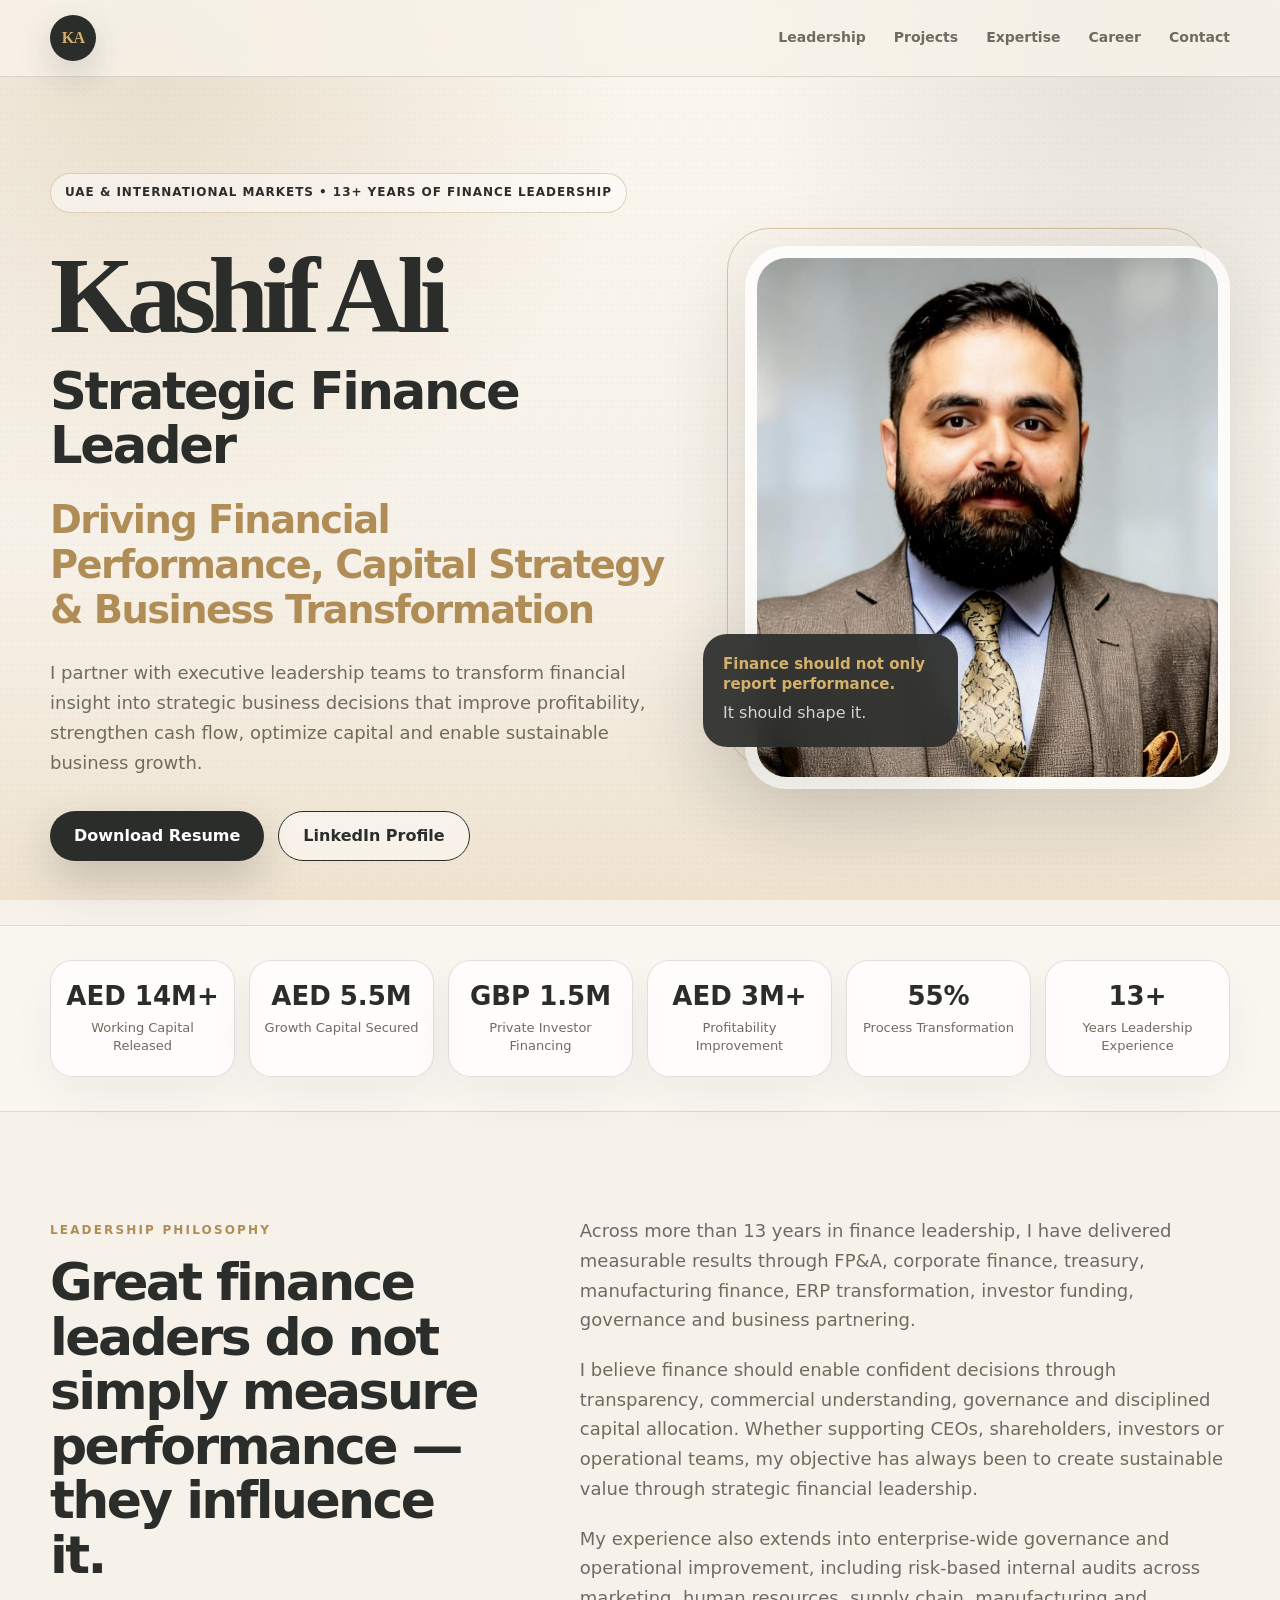
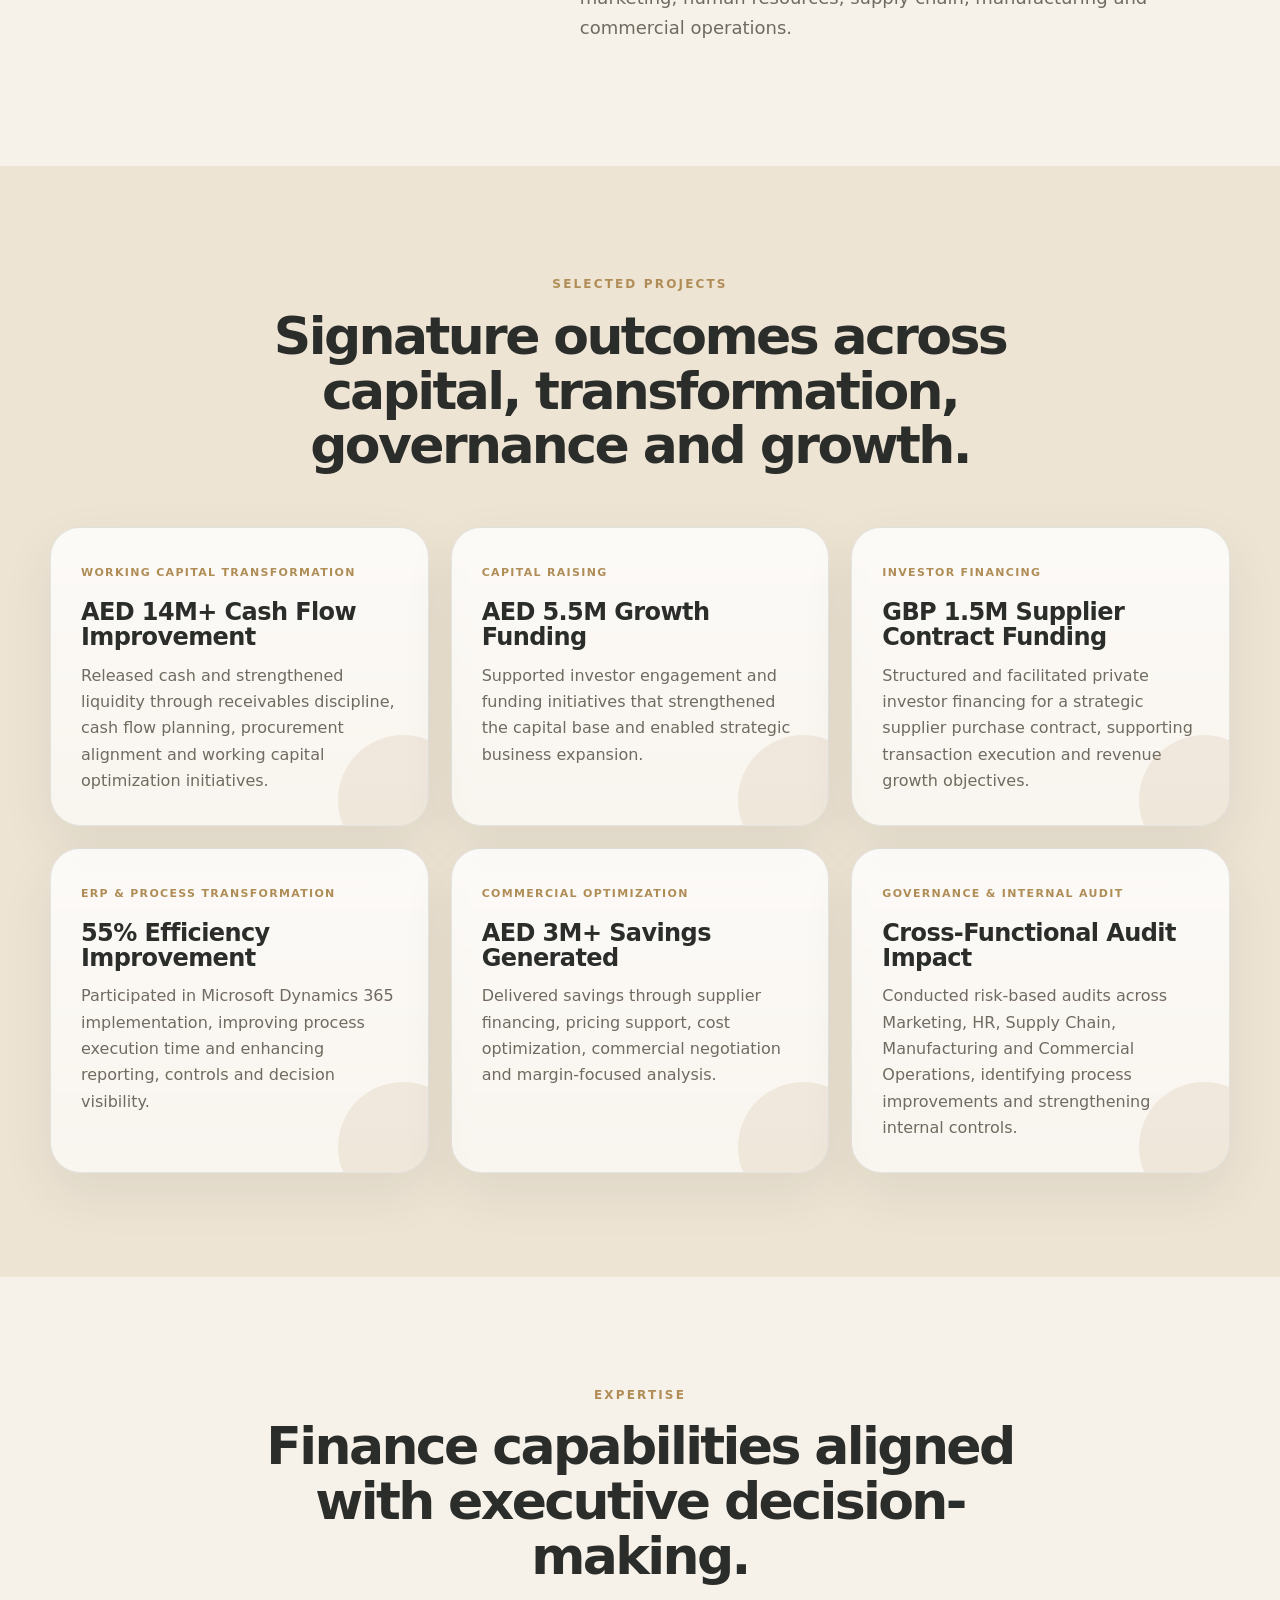
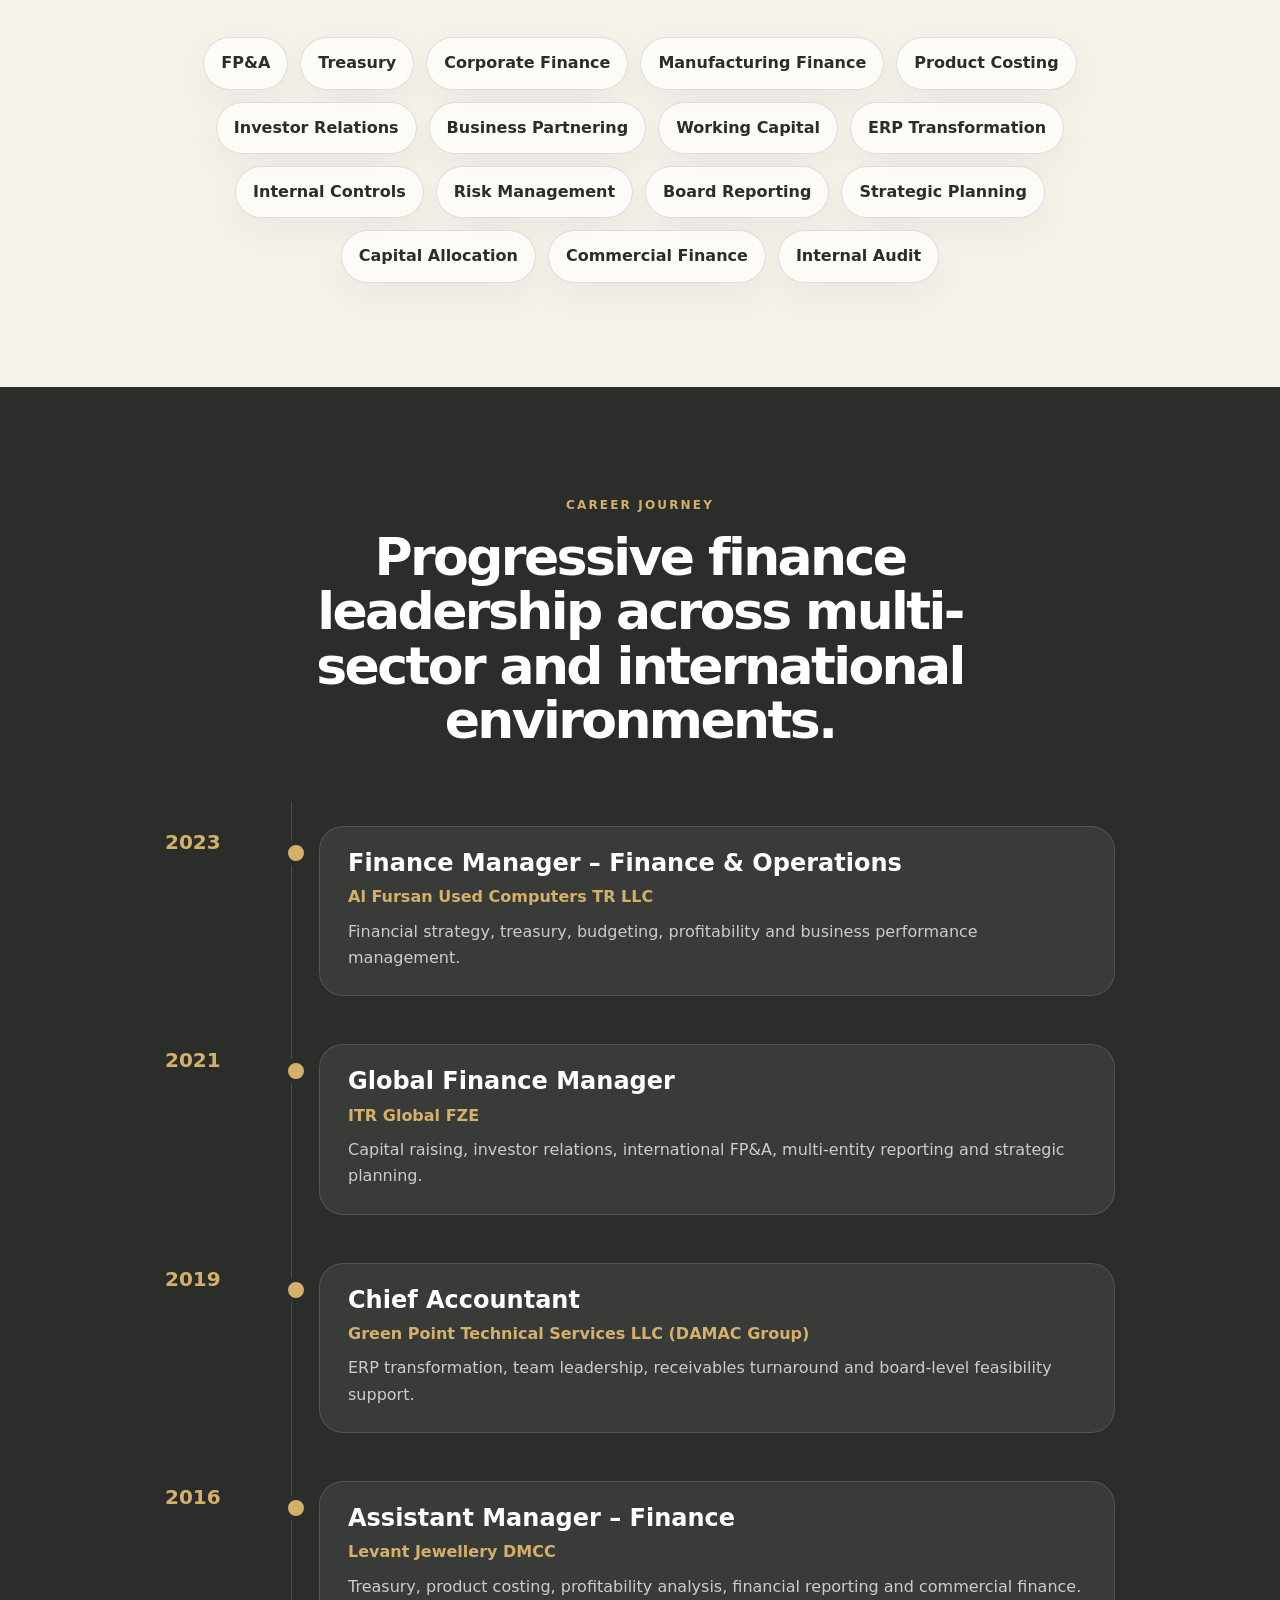
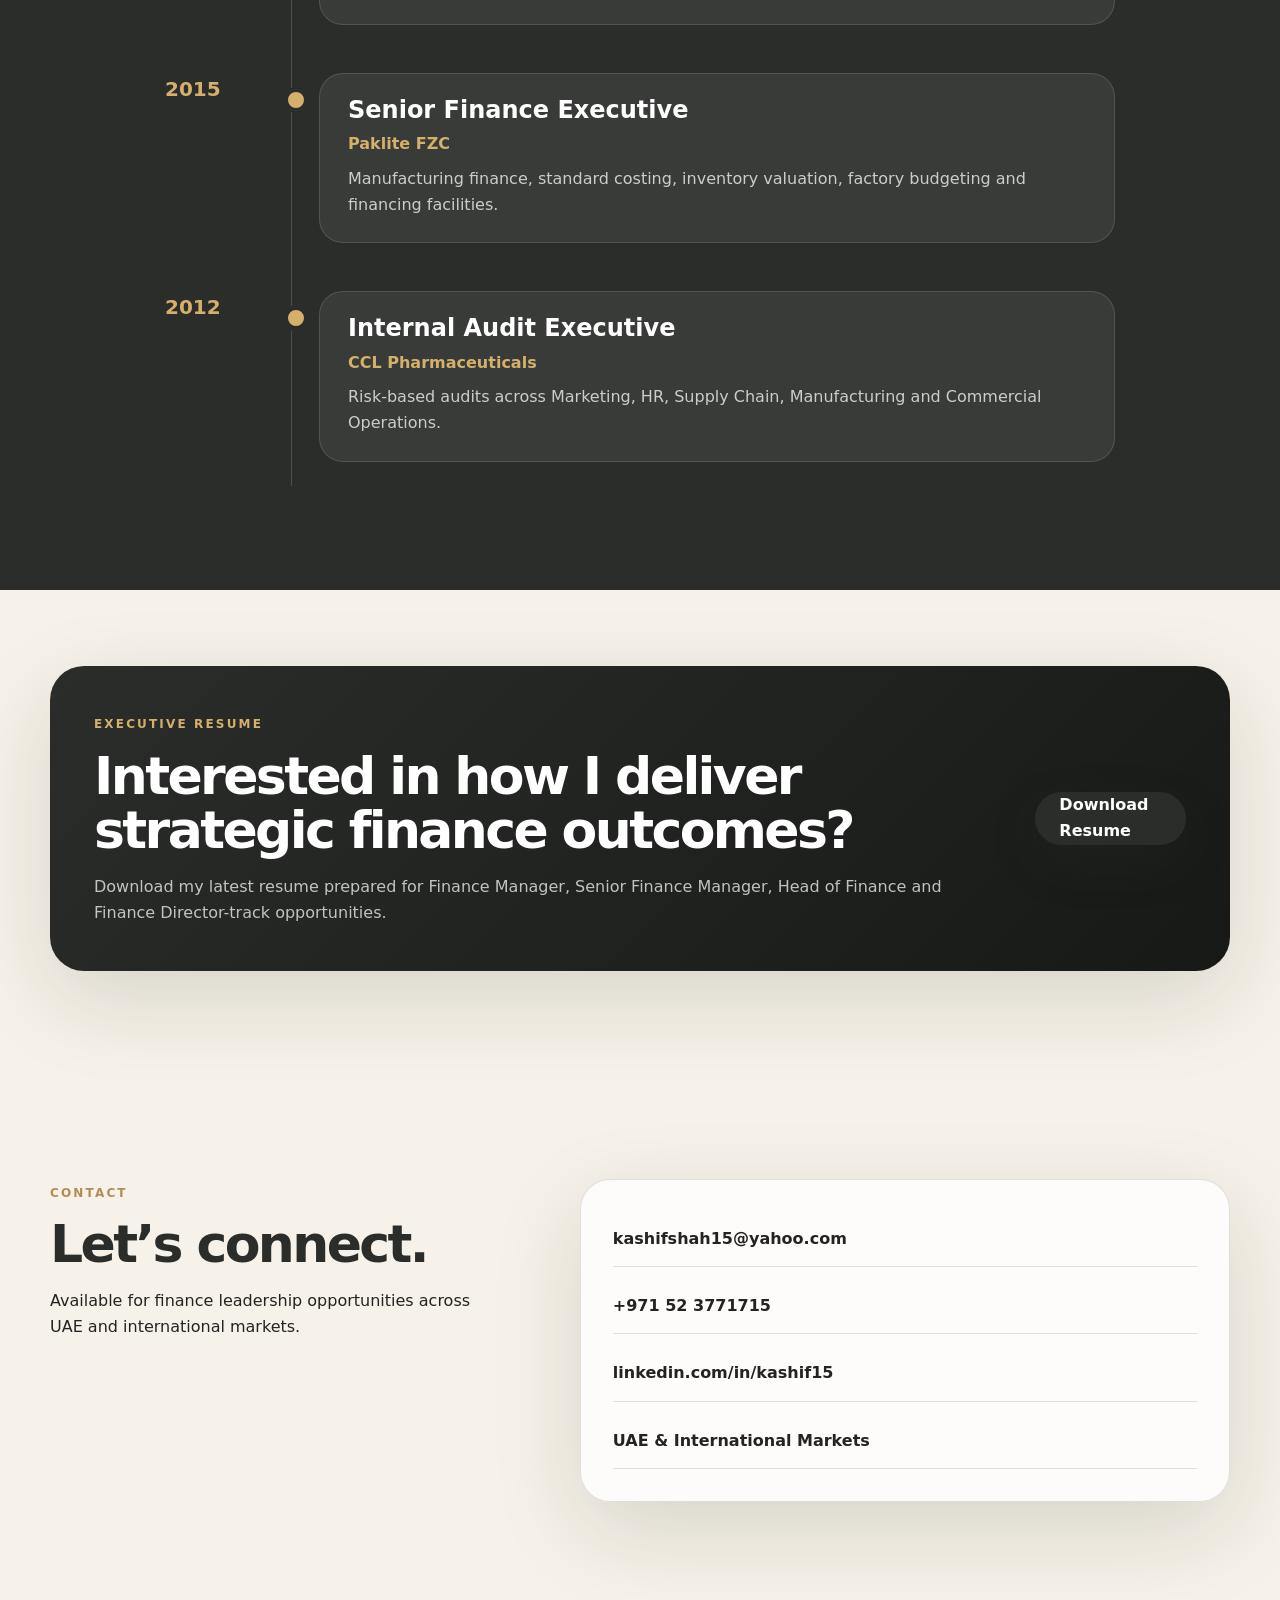
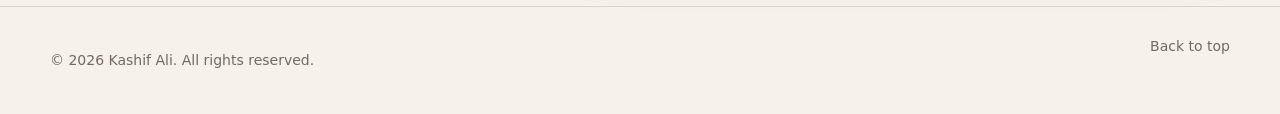
==== index.html @ ffe64fff "Add files via upload" ====
<!DOCTYPE html>
<html lang="en">
<head>
  <meta charset="UTF-8" />
  <meta name="viewport" content="width=device-width, initial-scale=1.0" />
  <title>Kashif Ali | Strategic Finance Leader</title>
  <meta name="description" content="Kashif Ali is a Strategic Finance Leader with 13+ years across UAE and international markets, specializing in FP&A, treasury, corporate finance, manufacturing finance, working capital, investor financing and governance." />
  <meta name="keywords" content="Kashif Ali, Strategic Finance Leader, FP&A, Treasury, Corporate Finance, Finance Manager, Head of Finance, Manufacturing Finance, Dubai, ACCA" />
  <meta property="og:title" content="Kashif Ali | Strategic Finance Leader" />
  <meta property="og:description" content="Driving Financial Performance, Capital Strategy & Business Transformation." />
  <meta property="og:type" content="website" />
  <meta property="og:url" content="https://kashifali.info" />
  <meta property="og:image" content="assets/profile.jpg" />
  <link rel="icon" href="assets/favicon.svg" type="image/svg+xml" />
  <link rel="stylesheet" href="styles.css" />
</head>
<body>
  <div class="noise"></div>
  <header class="header" id="home">
    <nav class="nav">
      <a class="logo" href="#home" aria-label="Kashif Ali home"><span>KA</span></a>
      <button class="menu-btn" aria-label="Open menu" aria-expanded="false"><i></i><i></i><i></i></button>
      <div class="nav-links">
        <a href="#leadership">Leadership</a>
        <a href="#projects">Projects</a>
        <a href="#expertise">Expertise</a>
        <a href="#career">Career</a>
        <a href="#contact">Contact</a>
      </div>
    </nav>
  </header>
  <main>
    <section class="hero">
      <div class="container hero-grid">
        <div class="hero-copy reveal">
          <p class="micro">UAE & International Markets • 13+ Years of Finance Leadership</p>
          <h1>Kashif Ali</h1>
          <h2>Strategic Finance Leader</h2>
          <p class="tagline">Driving Financial Performance, Capital Strategy & Business Transformation</p>
          <p class="intro">I partner with executive leadership teams to transform financial insight into strategic business decisions that improve profitability, strengthen cash flow, optimize capital and enable sustainable business growth.</p>
          <div class="cta-row">
            <a href="assets/resume.pdf" class="btn primary" target="_blank" rel="noopener">Download Resume</a>
            <a href="https://www.linkedin.com/in/kashif15/" class="btn outline" target="_blank" rel="noopener">LinkedIn Profile</a>
          </div>
        </div>
        <div class="hero-photo-wrap reveal">
          <div class="frame"></div>
          <img src="assets/profile.jpg" alt="Kashif Ali professional profile photo" class="hero-photo" />
          <div class="floating-note"><strong>Finance should not only report performance.</strong><span>It should shape it.</span></div>
        </div>
      </div>
    </section>
    <section class="metrics">
      <div class="container metrics-grid">
        <div class="metric reveal"><strong>AED 14M+</strong><span>Working Capital Released</span></div>
        <div class="metric reveal"><strong>AED 5.5M</strong><span>Growth Capital Secured</span></div>
        <div class="metric reveal"><strong>GBP 1.5M</strong><span>Private Investor Financing</span></div>
        <div class="metric reveal"><strong>AED 3M+</strong><span>Profitability Improvement</span></div>
        <div class="metric reveal"><strong>55%</strong><span>Process Transformation</span></div>
        <div class="metric reveal"><strong>13+</strong><span>Years Leadership Experience</span></div>
      </div>
    </section>
    <section class="section" id="leadership">
      <div class="container split">
        <div class="section-title reveal"><span>Leadership Philosophy</span><h2>Great finance leaders do not simply measure performance — they influence it.</h2></div>
        <div class="prose reveal">
          <p>Across more than 13 years in finance leadership, I have delivered measurable results through FP&A, corporate finance, treasury, manufacturing finance, ERP transformation, investor funding, governance and business partnering.</p>
          <p>I believe finance should enable confident decisions through transparency, commercial understanding, governance and disciplined capital allocation. Whether supporting CEOs, shareholders, investors or operational teams, my objective has always been to create sustainable value through strategic financial leadership.</p>
          <p>My experience also extends into enterprise-wide governance and operational improvement, including risk-based internal audits across marketing, human resources, supply chain, manufacturing and commercial operations.</p>
        </div>
      </div>
    </section>
    <section class="section projects-section" id="projects">
      <div class="container">
        <div class="center-title reveal"><span>Selected Projects</span><h2>Signature outcomes across capital, transformation, governance and growth.</h2></div>
        <div class="project-grid">
          <article class="project reveal"><small>Working Capital Transformation</small><h3>AED 14M+ Cash Flow Improvement</h3><p>Released cash and strengthened liquidity through receivables discipline, cash flow planning, procurement alignment and working capital optimization initiatives.</p></article>
          <article class="project reveal"><small>Capital Raising</small><h3>AED 5.5M Growth Funding</h3><p>Supported investor engagement and funding initiatives that strengthened the capital base and enabled strategic business expansion.</p></article>
          <article class="project reveal"><small>Investor Financing</small><h3>GBP 1.5M Supplier Contract Funding</h3><p>Structured and facilitated private investor financing for a strategic supplier purchase contract, supporting transaction execution and revenue growth objectives.</p></article>
          <article class="project reveal"><small>ERP & Process Transformation</small><h3>55% Efficiency Improvement</h3><p>Participated in Microsoft Dynamics 365 implementation, improving process execution time and enhancing reporting, controls and decision visibility.</p></article>
          <article class="project reveal"><small>Commercial Optimization</small><h3>AED 3M+ Savings Generated</h3><p>Delivered savings through supplier financing, pricing support, cost optimization, commercial negotiation and margin-focused analysis.</p></article>
          <article class="project reveal"><small>Governance & Internal Audit</small><h3>Cross-Functional Audit Impact</h3><p>Conducted risk-based audits across Marketing, HR, Supply Chain, Manufacturing and Commercial Operations, identifying process improvements and strengthening internal controls.</p></article>
        </div>
      </div>
    </section>
    <section class="section" id="expertise">
      <div class="container">
        <div class="center-title reveal"><span>Expertise</span><h2>Finance capabilities aligned with executive decision-making.</h2></div>
        <div class="chips reveal"><span>FP&A</span><span>Treasury</span><span>Corporate Finance</span><span>Manufacturing Finance</span><span>Product Costing</span><span>Investor Relations</span><span>Business Partnering</span><span>Working Capital</span><span>ERP Transformation</span><span>Internal Controls</span><span>Risk Management</span><span>Board Reporting</span><span>Strategic Planning</span><span>Capital Allocation</span><span>Commercial Finance</span><span>Internal Audit</span></div>
      </div>
    </section>
    <section class="section career-section" id="career">
      <div class="container">
        <div class="center-title reveal"><span>Career Journey</span><h2>Progressive finance leadership across multi-sector and international environments.</h2></div>
        <div class="timeline">
          <div class="timeline-row reveal"><div class="timeline-year">2023</div><div class="timeline-card"><h3>Finance Manager – Finance & Operations</h3><p>Al Fursan Used Computers TR LLC</p><span>Financial strategy, treasury, budgeting, profitability and business performance management.</span></div></div>
          <div class="timeline-row reveal"><div class="timeline-year">2021</div><div class="timeline-card"><h3>Global Finance Manager</h3><p>ITR Global FZE</p><span>Capital raising, investor relations, international FP&A, multi-entity reporting and strategic planning.</span></div></div>
          <div class="timeline-row reveal"><div class="timeline-year">2019</div><div class="timeline-card"><h3>Chief Accountant</h3><p>Green Point Technical Services LLC (DAMAC Group)</p><span>ERP transformation, team leadership, receivables turnaround and board-level feasibility support.</span></div></div>
          <div class="timeline-row reveal"><div class="timeline-year">2016</div><div class="timeline-card"><h3>Assistant Manager – Finance</h3><p>Levant Jewellery DMCC</p><span>Treasury, product costing, profitability analysis, financial reporting and commercial finance.</span></div></div>
          <div class="timeline-row reveal"><div class="timeline-year">2015</div><div class="timeline-card"><h3>Senior Finance Executive</h3><p>Paklite FZC</p><span>Manufacturing finance, standard costing, inventory valuation, factory budgeting and financing facilities.</span></div></div>
          <div class="timeline-row reveal"><div class="timeline-year">2012</div><div class="timeline-card"><h3>Internal Audit Executive</h3><p>CCL Pharmaceuticals</p><span>Risk-based audits across Marketing, HR, Supply Chain, Manufacturing and Commercial Operations.</span></div></div>
        </div>
      </div>
    </section>
    <section class="section resume-band">
      <div class="container resume-card reveal"><div><span>Executive Resume</span><h2>Interested in how I deliver strategic finance outcomes?</h2><p>Download my latest resume prepared for Finance Manager, Senior Finance Manager, Head of Finance and Finance Director-track opportunities.</p></div><a class="btn primary" href="assets/resume.pdf" target="_blank" rel="noopener">Download Resume</a></div>
    </section>
    <section class="section contact-section" id="contact">
      <div class="container contact-grid">
        <div class="section-title reveal"><span>Contact</span><h2>Let’s connect.</h2><p>Available for finance leadership opportunities across UAE and international markets.</p></div>
        <div class="contact-panel reveal"><a href="mailto:kashifshah15@yahoo.com">kashifshah15@yahoo.com</a><a href="tel:+971523771715">+971 52 3771715</a><a href="https://www.linkedin.com/in/kashif15/" target="_blank" rel="noopener">linkedin.com/in/kashif15</a><span>UAE & International Markets</span></div>
      </div>
    </section>
  </main>
  <footer><div class="container footer-inner"><p>© <span id="year"></span> Kashif Ali. All rights reserved.</p><a href="#home">Back to top</a></div></footer>
  <script src="script.js"></script>
</body>
</html>
---- styles.css ----
:root{--charcoal:#2b2d2b;--charcoal2:#171917;--bronze:#b08d57;--gold:#d4b06a;--ivory:#f7f2e9;--warm:#eee4d4;--white:#fff;--text:#232323;--muted:#706b61;--line:rgba(43,45,43,.14);--shadow:0 28px 90px rgba(23,25,23,.14);--radius:30px;--max:1180px}*{box-sizing:border-box}html{scroll-behavior:smooth}body{margin:0;font-family:Inter,ui-sans-serif,system-ui,-apple-system,BlinkMacSystemFont,"Segoe UI",Arial,sans-serif;background:var(--ivory);color:var(--text);line-height:1.65}body:before{content:"";position:fixed;inset:0;pointer-events:none;background:radial-gradient(circle at 12% 8%,rgba(176,141,87,.22),transparent 34%),radial-gradient(circle at 90% 4%,rgba(43,45,43,.11),transparent 28%),linear-gradient(180deg,#fbf7ef 0%,#f7f2e9 60%,#efe3d0 100%);z-index:-2}.noise{position:fixed;inset:0;opacity:.05;pointer-events:none;background-image:linear-gradient(45deg,rgba(0,0,0,.3) 25%,transparent 25%),linear-gradient(-45deg,rgba(0,0,0,.25) 25%,transparent 25%);background-size:6px 6px;z-index:-1}a{color:inherit;text-decoration:none}img{display:block;max-width:100%}.container{width:min(var(--max),calc(100% - 42px));margin:0 auto}.header{position:sticky;top:0;z-index:30;border-bottom:1px solid var(--line);background:rgba(247,242,233,.84);backdrop-filter:blur(16px)}.nav{height:76px;width:min(var(--max),calc(100% - 42px));margin:0 auto;display:flex;align-items:center;justify-content:space-between}.logo span{width:46px;height:46px;border-radius:50%;display:grid;place-items:center;background:var(--charcoal);color:var(--gold);font-family:Georgia,serif;font-weight:800;letter-spacing:-.04em;box-shadow:0 14px 34px rgba(43,45,43,.18)}.nav-links{display:flex;gap:28px;color:var(--muted);font-size:14px;font-weight:650}.nav-links a:hover{color:var(--charcoal)}.menu-btn{display:none;border:1px solid var(--line);background:rgba(255,255,255,.65);border-radius:12px;width:44px;height:44px}.menu-btn i{display:block;width:18px;height:2px;background:var(--charcoal);margin:4px auto}.hero{padding:96px 0 64px}.hero-grid{display:grid;grid-template-columns:1.05fr .82fr;gap:74px;align-items:center}.micro{display:inline-flex;padding:9px 14px;border:1px solid rgba(176,141,87,.35);border-radius:999px;color:var(--charcoal);background:rgba(255,255,255,.45);font-size:12px;font-weight:800;letter-spacing:.08em;text-transform:uppercase;margin:0 0 26px}h1,h2,h3{margin:0;line-height:1.05;color:var(--charcoal)}h1{font-family:Georgia,"Times New Roman",serif;font-size:clamp(58px,8.5vw,112px);letter-spacing:-.07em}.hero h2{margin-top:12px;font-size:clamp(28px,4vw,54px);letter-spacing:-.045em}.tagline{margin:24px 0 0;font-size:clamp(24px,3vw,40px);line-height:1.18;color:var(--bronze);max-width:820px;font-weight:800;letter-spacing:-.04em}.intro{color:var(--muted);font-size:18px;margin:26px 0 0;max-width:700px}.cta-row{display:flex;flex-wrap:wrap;gap:14px;margin-top:34px}.btn{min-height:50px;padding:0 24px;border-radius:999px;display:inline-flex;align-items:center;justify-content:center;font-weight:800;transition:transform .25s ease,box-shadow .25s ease}.btn:hover{transform:translateY(-2px)}.btn.primary{background:var(--charcoal);color:white;box-shadow:0 18px 45px rgba(43,45,43,.22)}.btn.outline{border:1px solid var(--charcoal);color:var(--charcoal);background:rgba(255,255,255,.5)}.hero-photo-wrap{position:relative}.frame{position:absolute;inset:-18px 22px 22px -18px;border:1px solid rgba(176,141,87,.45);border-radius:42px;z-index:-1}.hero-photo{width:100%;aspect-ratio:1/1.12;object-fit:cover;border-radius:42px;box-shadow:var(--shadow);border:12px solid rgba(255,255,255,.72)}.floating-note{position:absolute;left:-42px;bottom:42px;width:255px;border-radius:24px;padding:20px;background:rgba(43,45,43,.92);color:#fff;box-shadow:var(--shadow);backdrop-filter:blur(16px)}.floating-note strong{display:block;font-size:15px;line-height:1.35;color:var(--gold)}.floating-note span{display:block;margin-top:6px;color:rgba(255,255,255,.78)}.metrics{padding:34px 0;border-top:1px solid var(--line);border-bottom:1px solid var(--line);background:rgba(255,255,255,.38)}.metrics-grid{display:grid;grid-template-columns:repeat(6,1fr);gap:14px}.metric{text-align:center;padding:22px 14px;border-radius:22px;background:rgba(255,255,255,.7);border:1px solid var(--line);box-shadow:0 18px 44px rgba(43,45,43,.06)}.metric strong{display:block;font-size:26px;color:var(--charcoal);line-height:1}.metric span{display:block;margin-top:10px;font-size:13px;color:var(--muted);line-height:1.35}.section{padding:104px 0}.split,.contact-grid{display:grid;grid-template-columns:.82fr 1.18fr;gap:78px}.section-title span,.center-title span,.resume-card span{display:inline-block;color:var(--bronze);text-transform:uppercase;font-weight:900;font-size:12px;letter-spacing:.18em;margin-bottom:14px}.section-title h2,.center-title h2,.resume-card h2{font-size:clamp(32px,4.2vw,52px);letter-spacing:-.05em}.prose p{color:var(--muted);font-size:18px;margin:0 0 20px}.projects-section{background:var(--warm)}.center-title{text-align:center;max-width:800px;margin:0 auto 54px}.project-grid{display:grid;grid-template-columns:repeat(3,1fr);gap:22px}.project{min-height:275px;padding:30px;border-radius:var(--radius);background:linear-gradient(180deg,rgba(255,255,255,.82),rgba(255,255,255,.62));border:1px solid rgba(43,45,43,.11);box-shadow:0 20px 52px rgba(43,45,43,.08);position:relative;overflow:hidden}.project:after{content:"";position:absolute;right:-40px;bottom:-40px;width:130px;height:130px;border-radius:50%;background:rgba(176,141,87,.13)}.project small{color:var(--bronze);font-weight:900;text-transform:uppercase;letter-spacing:.12em;font-size:11px}.project h3{font-size:24px;margin:16px 0 12px;letter-spacing:-.025em}.project p{color:var(--muted);margin:0}.chips{display:flex;justify-content:center;flex-wrap:wrap;gap:12px;max-width:970px;margin:0 auto}.chips span{padding:12px 17px;border-radius:999px;background:rgba(255,255,255,.68);border:1px solid var(--line);color:var(--charcoal);font-weight:750;box-shadow:0 12px 36px rgba(43,45,43,.05)}.career-section{background:var(--charcoal);color:#fff}.career-section h2,.career-section h3{color:#fff}.career-section .center-title span{color:var(--gold)}.timeline{max-width:950px;margin:0 auto;position:relative}.timeline:before{content:"";position:absolute;left:126px;top:0;bottom:0;width:1px;background:rgba(255,255,255,.16)}.timeline-row{display:grid;grid-template-columns:98px 1fr;gap:56px;padding:24px 0;position:relative}.timeline-row:before{content:"";position:absolute;left:118px;top:38px;width:16px;height:16px;background:var(--gold);border-radius:50%;border:5px solid var(--charcoal)}.timeline-year{color:var(--gold);font-size:20px;font-weight:900}.timeline-card{padding:24px 28px;border-radius:24px;background:rgba(255,255,255,.07);border:1px solid rgba(255,255,255,.12)}.timeline-card h3{font-size:24px}.timeline-card p{color:var(--gold);font-weight:800;margin:8px 0}.timeline-card span{color:rgba(255,255,255,.74)}.resume-band{padding-top:76px}.resume-card{background:linear-gradient(135deg,var(--charcoal),var(--charcoal2));color:#fff;border-radius:34px;padding:44px;box-shadow:var(--shadow);display:flex;justify-content:space-between;gap:28px;align-items:center}.resume-card h2{color:#fff}.resume-card p{color:rgba(255,255,255,.72);margin-bottom:0}.resume-card span{color:var(--gold)}.contact-panel{background:rgba(255,255,255,.76);border:1px solid var(--line);border-radius:var(--radius);padding:32px;box-shadow:var(--shadow);display:grid;gap:12px}.contact-panel a,.contact-panel span{padding:14px 0;border-bottom:1px solid var(--line);font-weight:750}.contact-panel a:hover{color:var(--bronze)}footer{border-top:1px solid var(--line);padding:28px 0;color:var(--muted);font-size:14px}.footer-inner{display:flex;justify-content:space-between;gap:18px}.reveal{opacity:0;transform:translateY(24px);transition:opacity .75s ease,transform .75s ease}.reveal.visible{opacity:1;transform:translateY(0)}@media(max-width:980px){.hero-grid,.split,.contact-grid{grid-template-columns:1fr;gap:50px}.metrics-grid{grid-template-columns:repeat(3,1fr)}.project-grid{grid-template-columns:repeat(2,1fr)}.floating-note{left:18px}.nav-links{display:none;position:fixed;top:76px;left:20px;right:20px;flex-direction:column;gap:18px;background:rgba(255,255,255,.94);border:1px solid var(--line);border-radius:20px;padding:22px;box-shadow:var(--shadow)}.nav-links.open{display:flex}.menu-btn{display:block}}@media(max-width:680px){.container,.nav{width:min(100% - 28px,var(--max))}.hero{padding:62px 0 46px}.section{padding:74px 0}.metrics-grid,.project-grid{grid-template-columns:1fr}.cta-row{flex-direction:column}.btn{width:100%}.floating-note{position:static;width:auto;margin-top:16px}.timeline:before{left:10px}.timeline-row{grid-template-columns:1fr;gap:8px;padding-left:42px}.timeline-row:before{left:2px}.resume-card{flex-direction:column;align-items:flex-start}.footer-inner{flex-direction:column}}
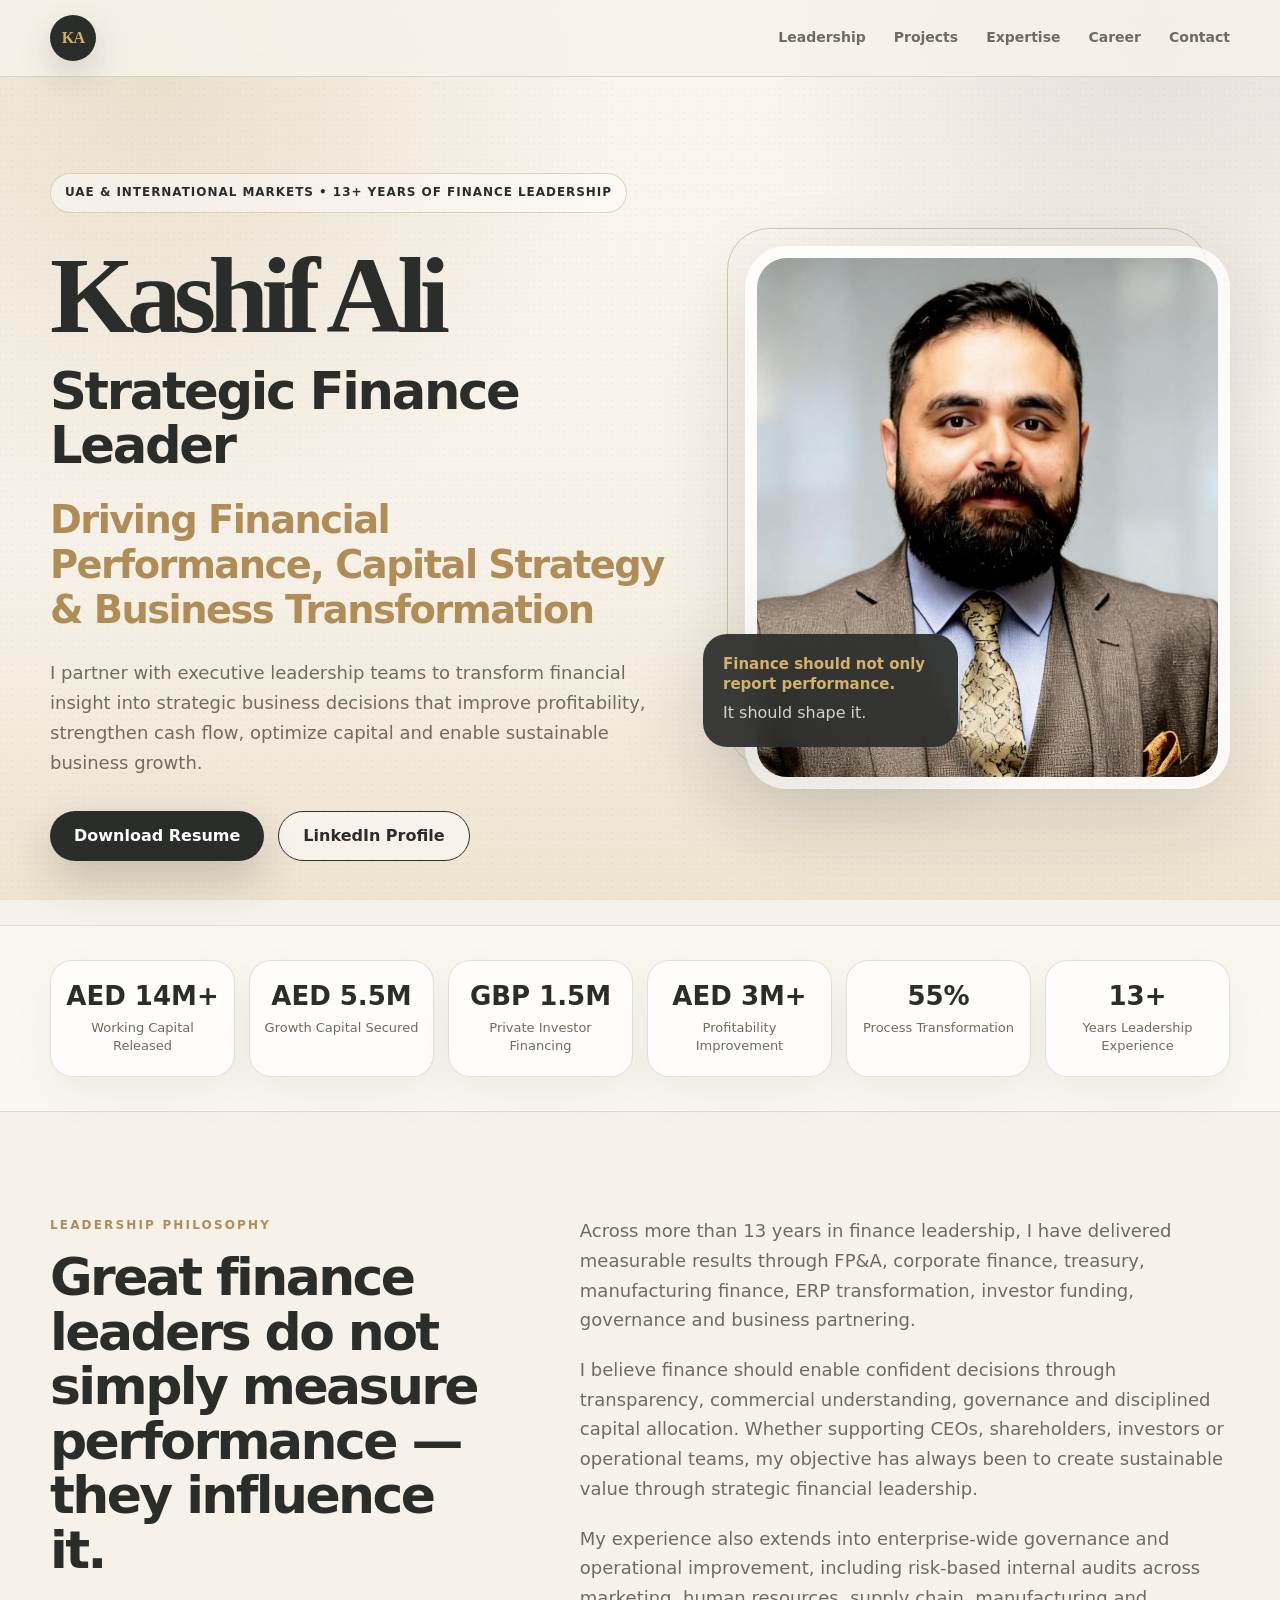
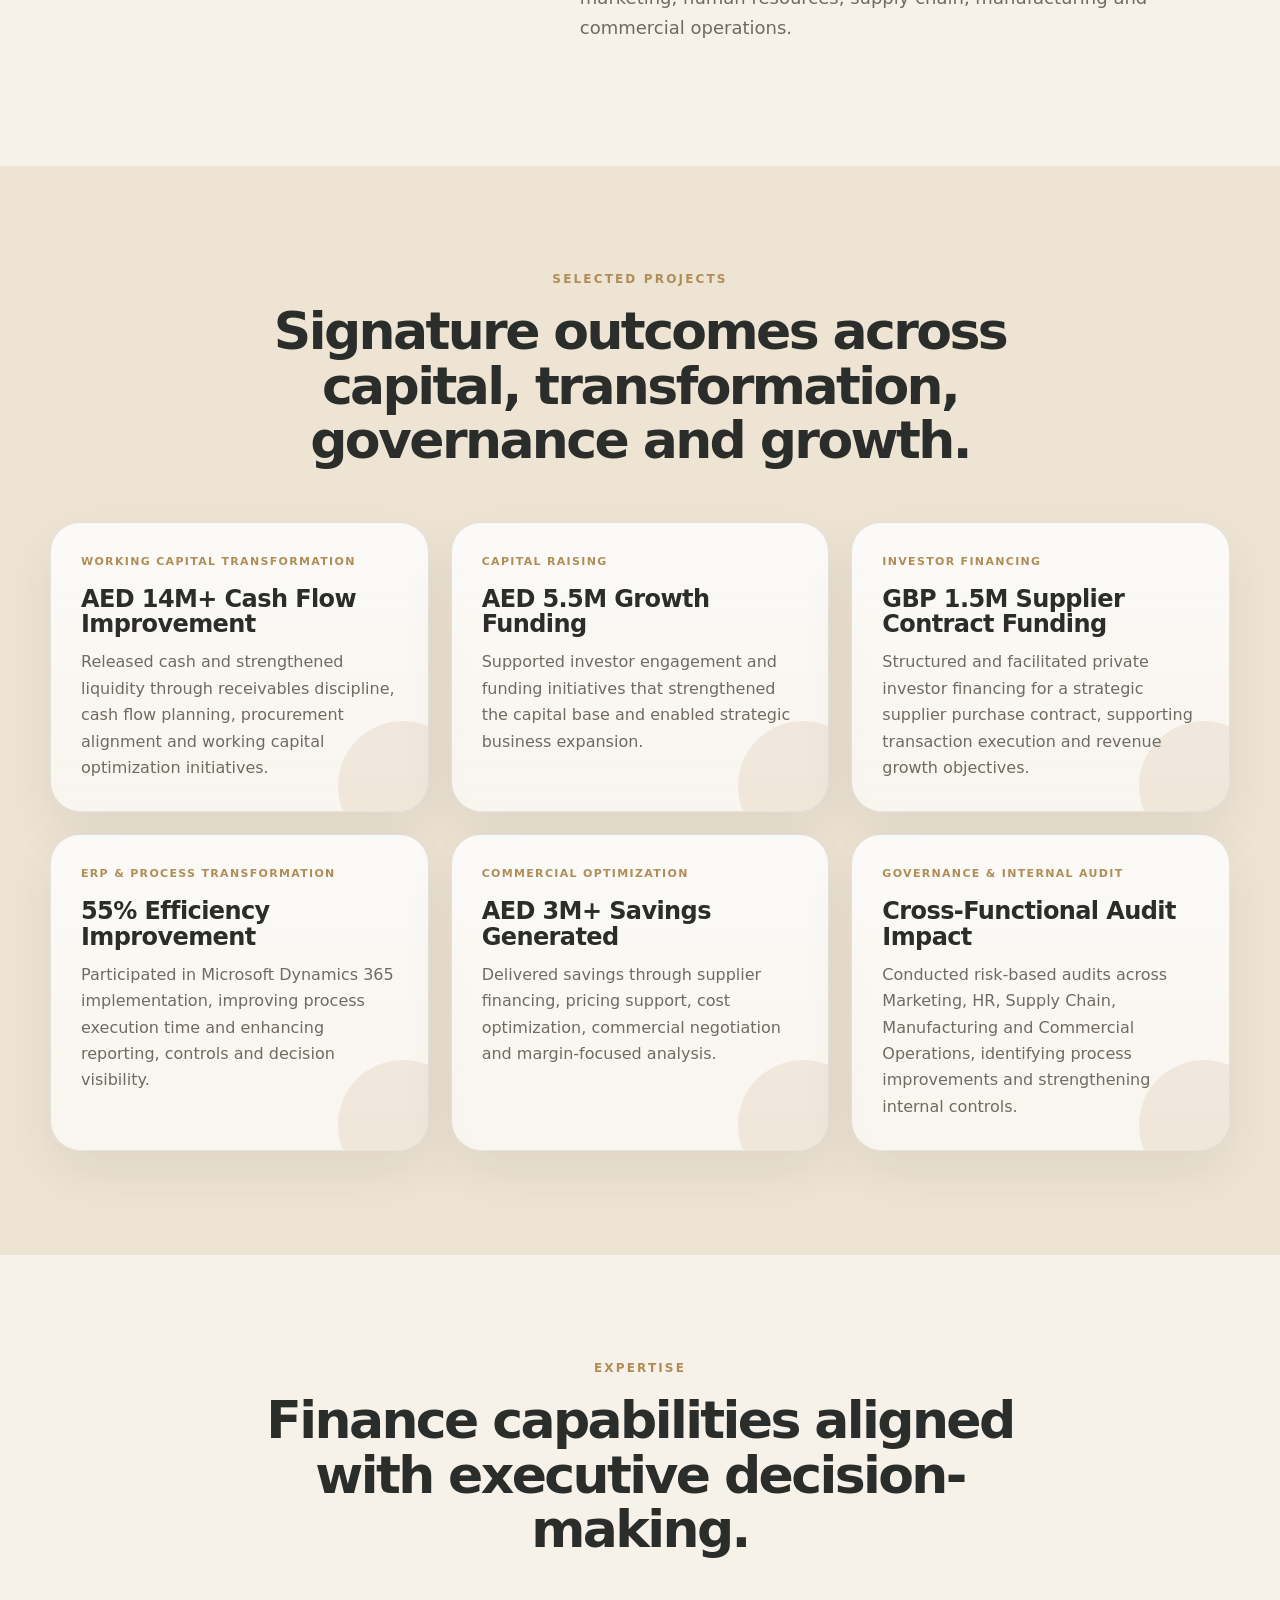
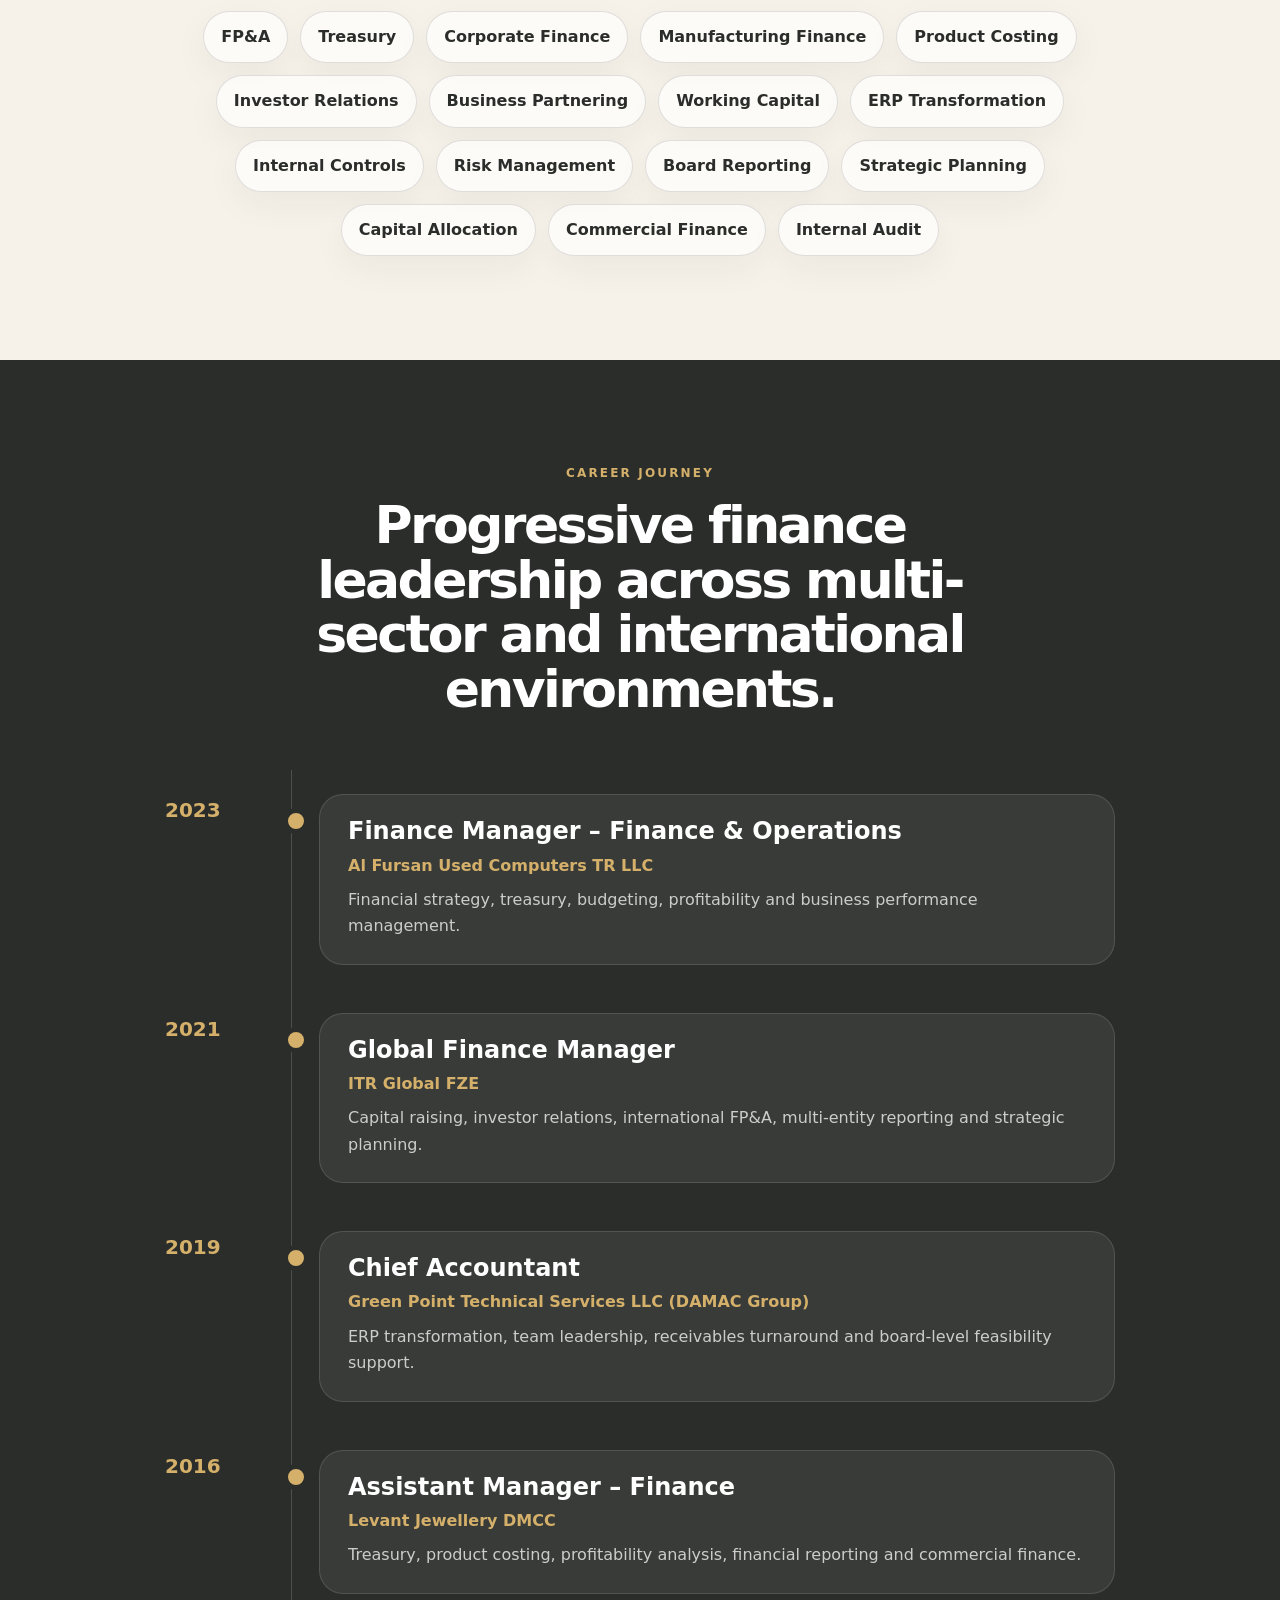
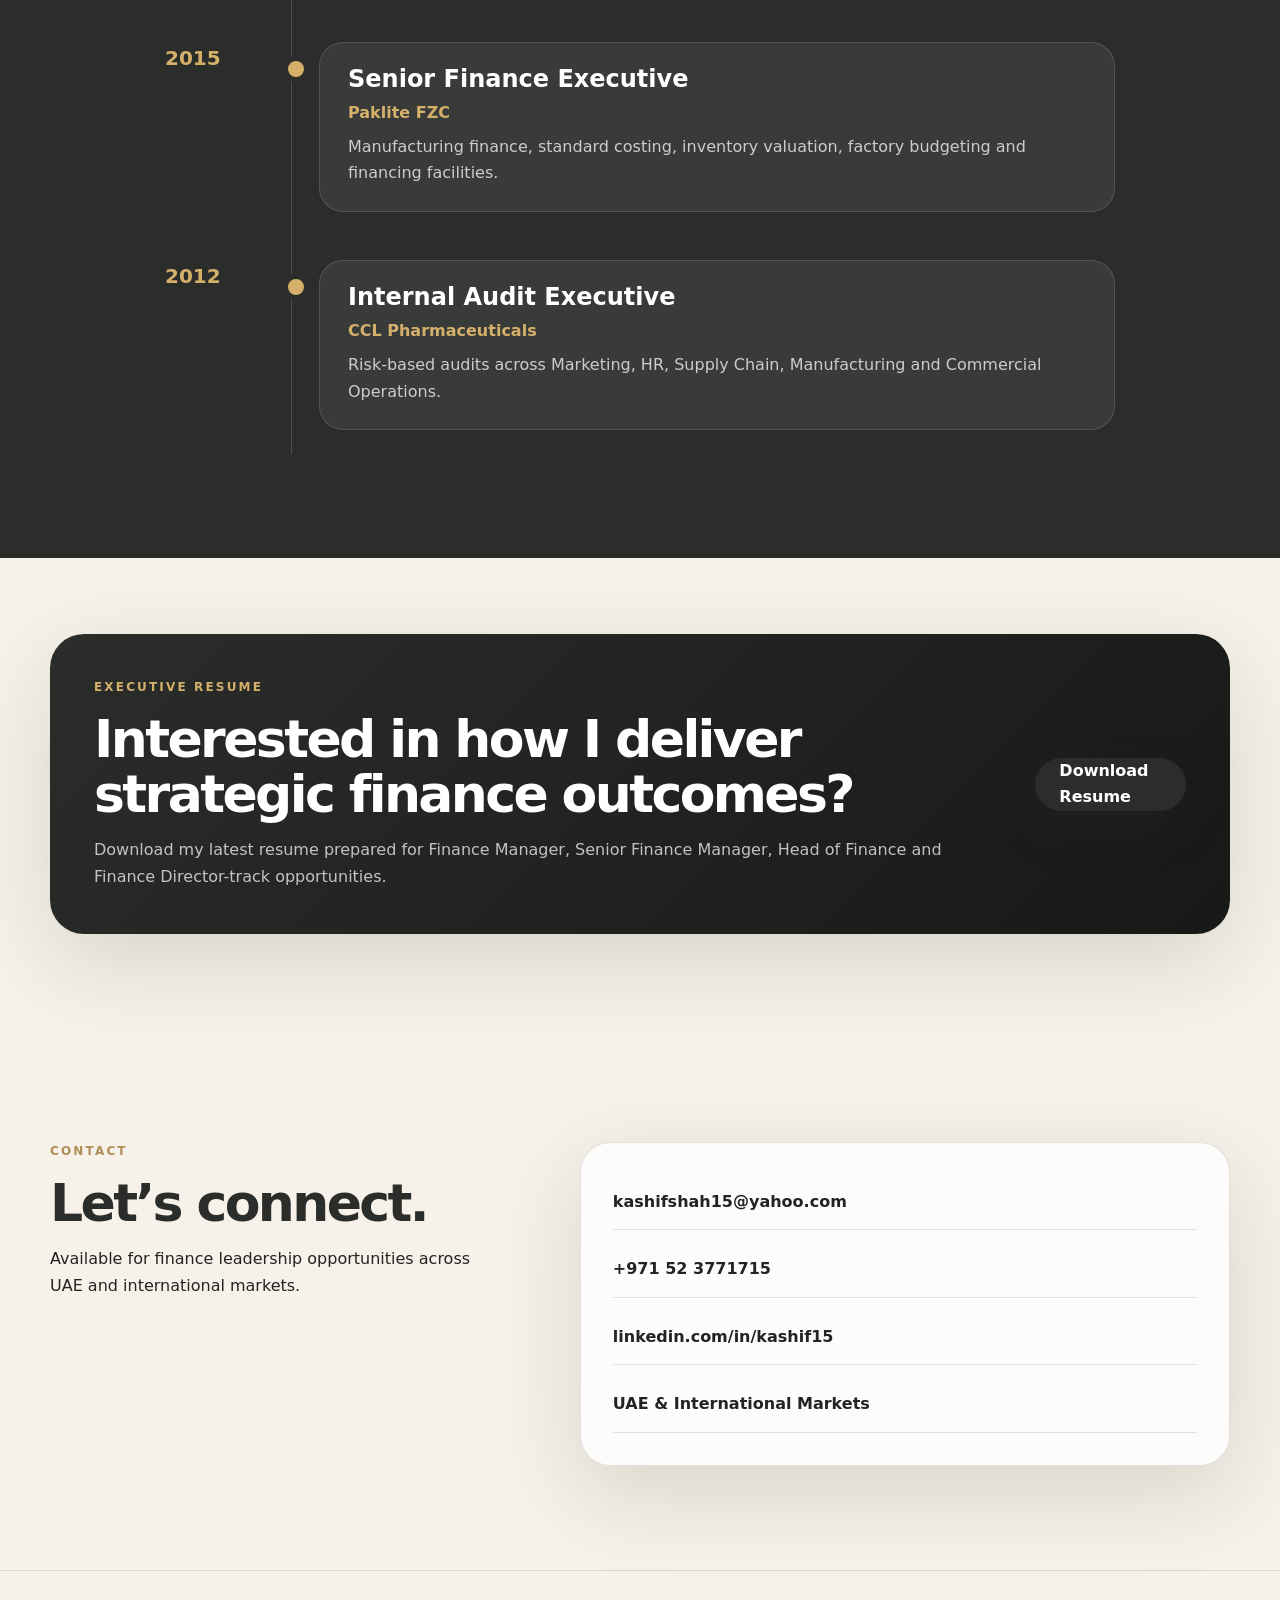
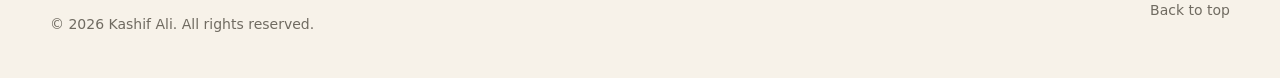
==== commit 2e55b3f1: "Update index.html" ====
--- a/index.html
+++ b/index.html
@@ -1,4 +1,12 @@
-<!DOCTYPE html>
+<!-- Google tag (gtag.js) -->
+<script async src="https://www.googletagmanager.com/gtag/js?id=G-428QS1JCM2"></script>
+<script>
+  window.dataLayer = window.dataLayer || [];
+  function gtag(){dataLayer.push(arguments);}
+  gtag('js', new Date());
+
+  gtag('config', 'G-428QS1JCM2');
+</script><!DOCTYPE html>
 <html lang="en">
 <head>
   <meta charset="UTF-8" />
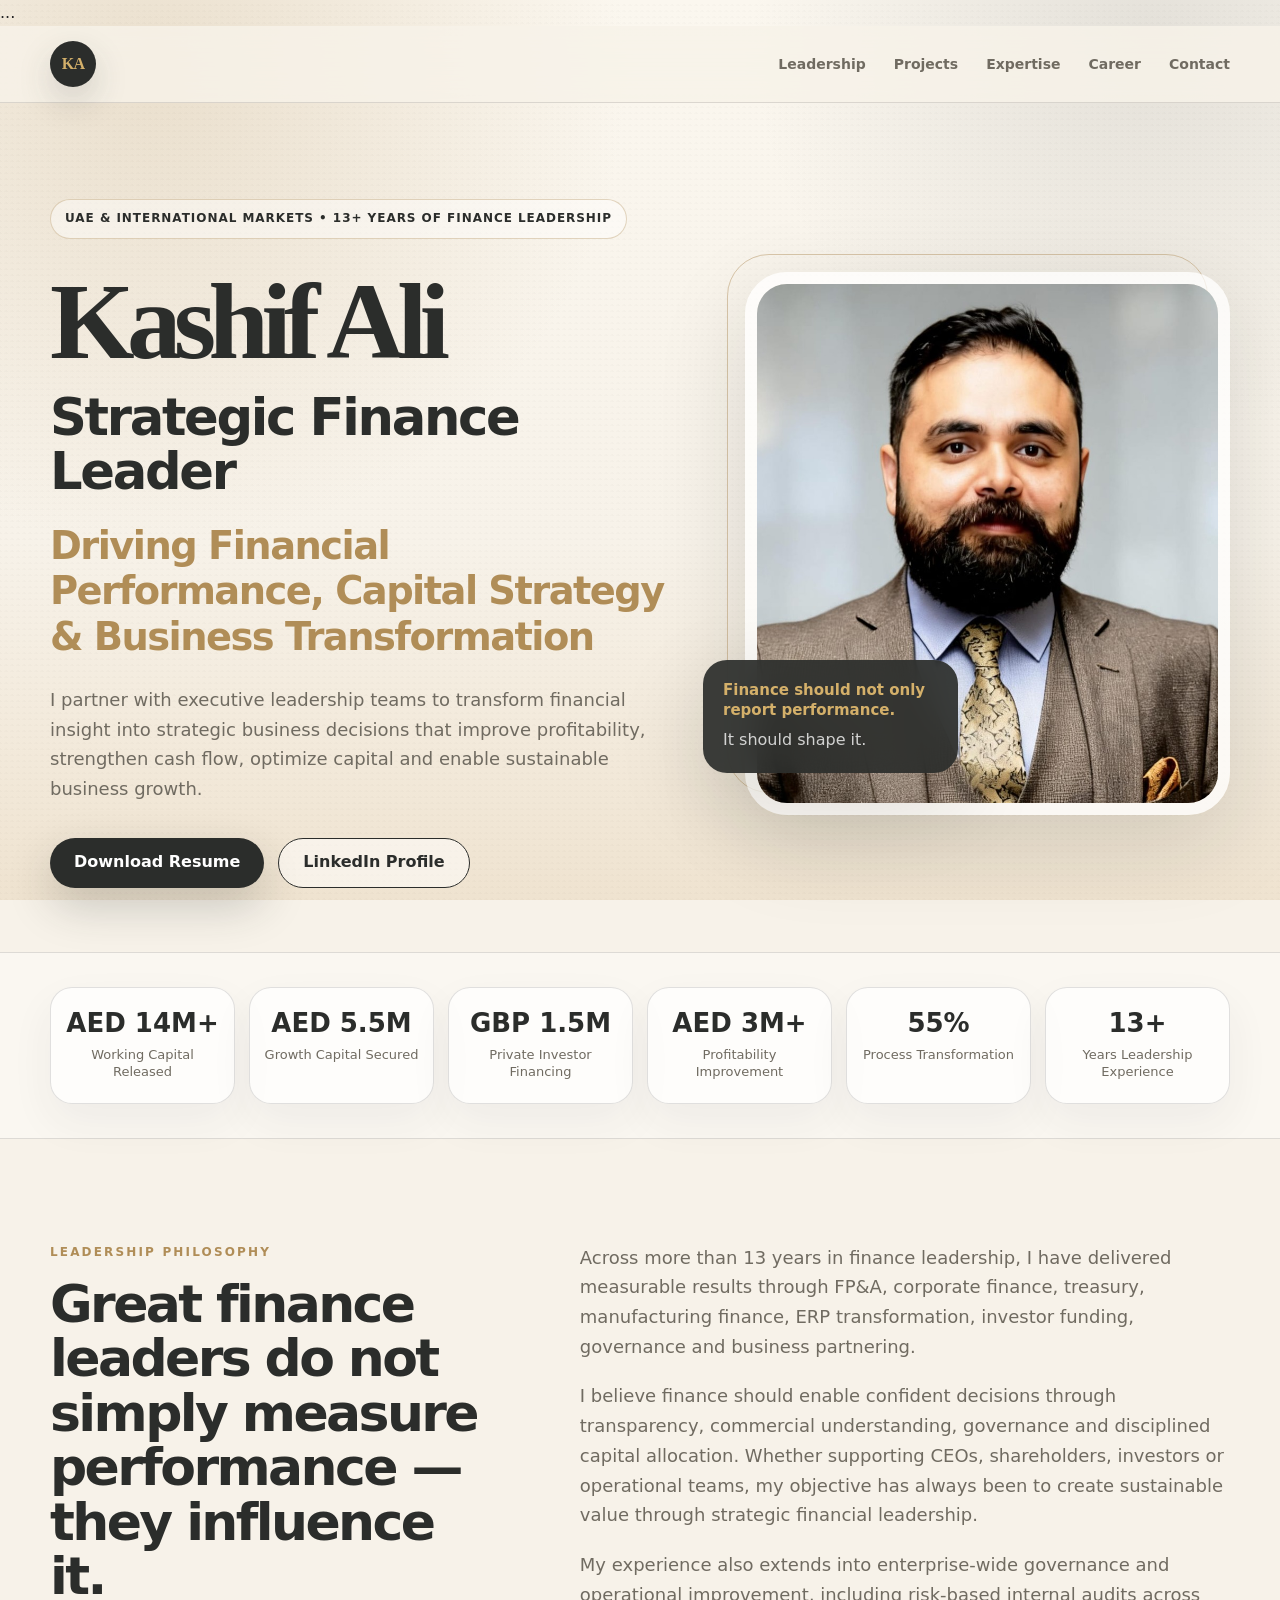
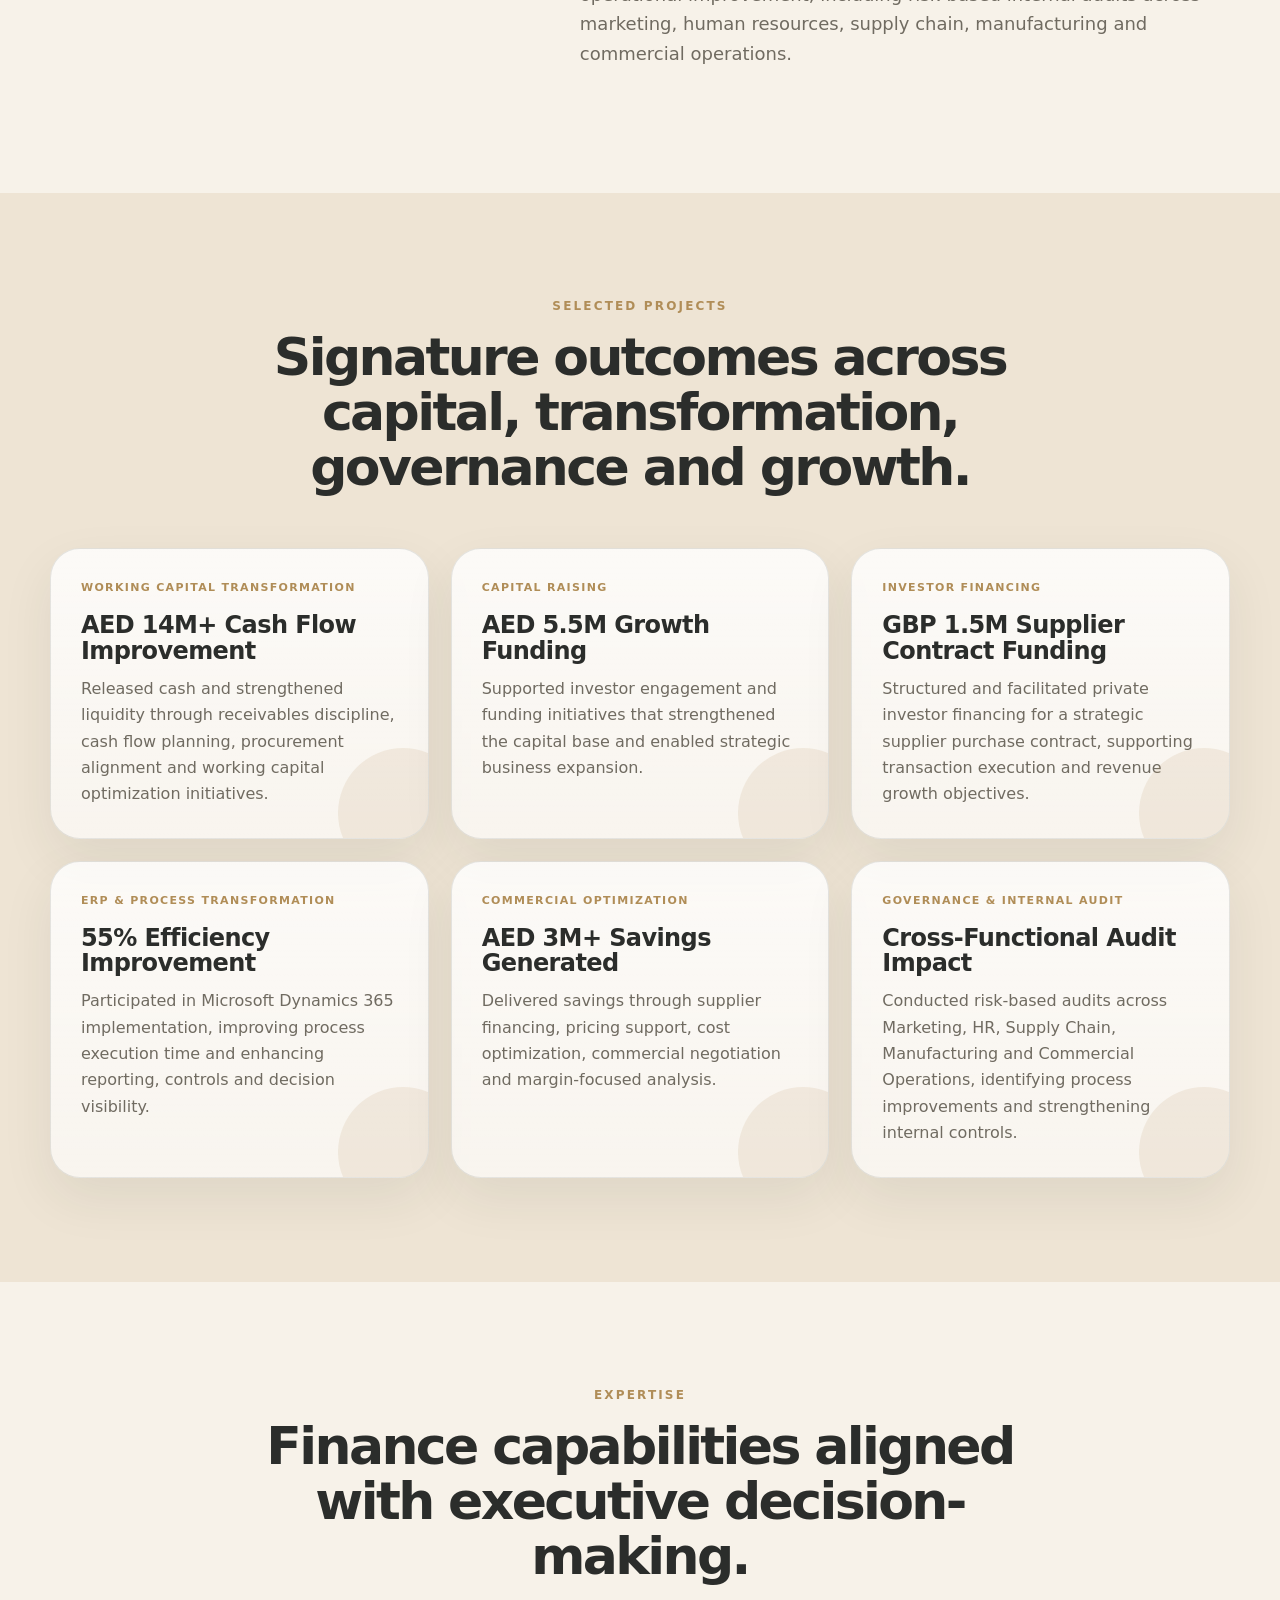
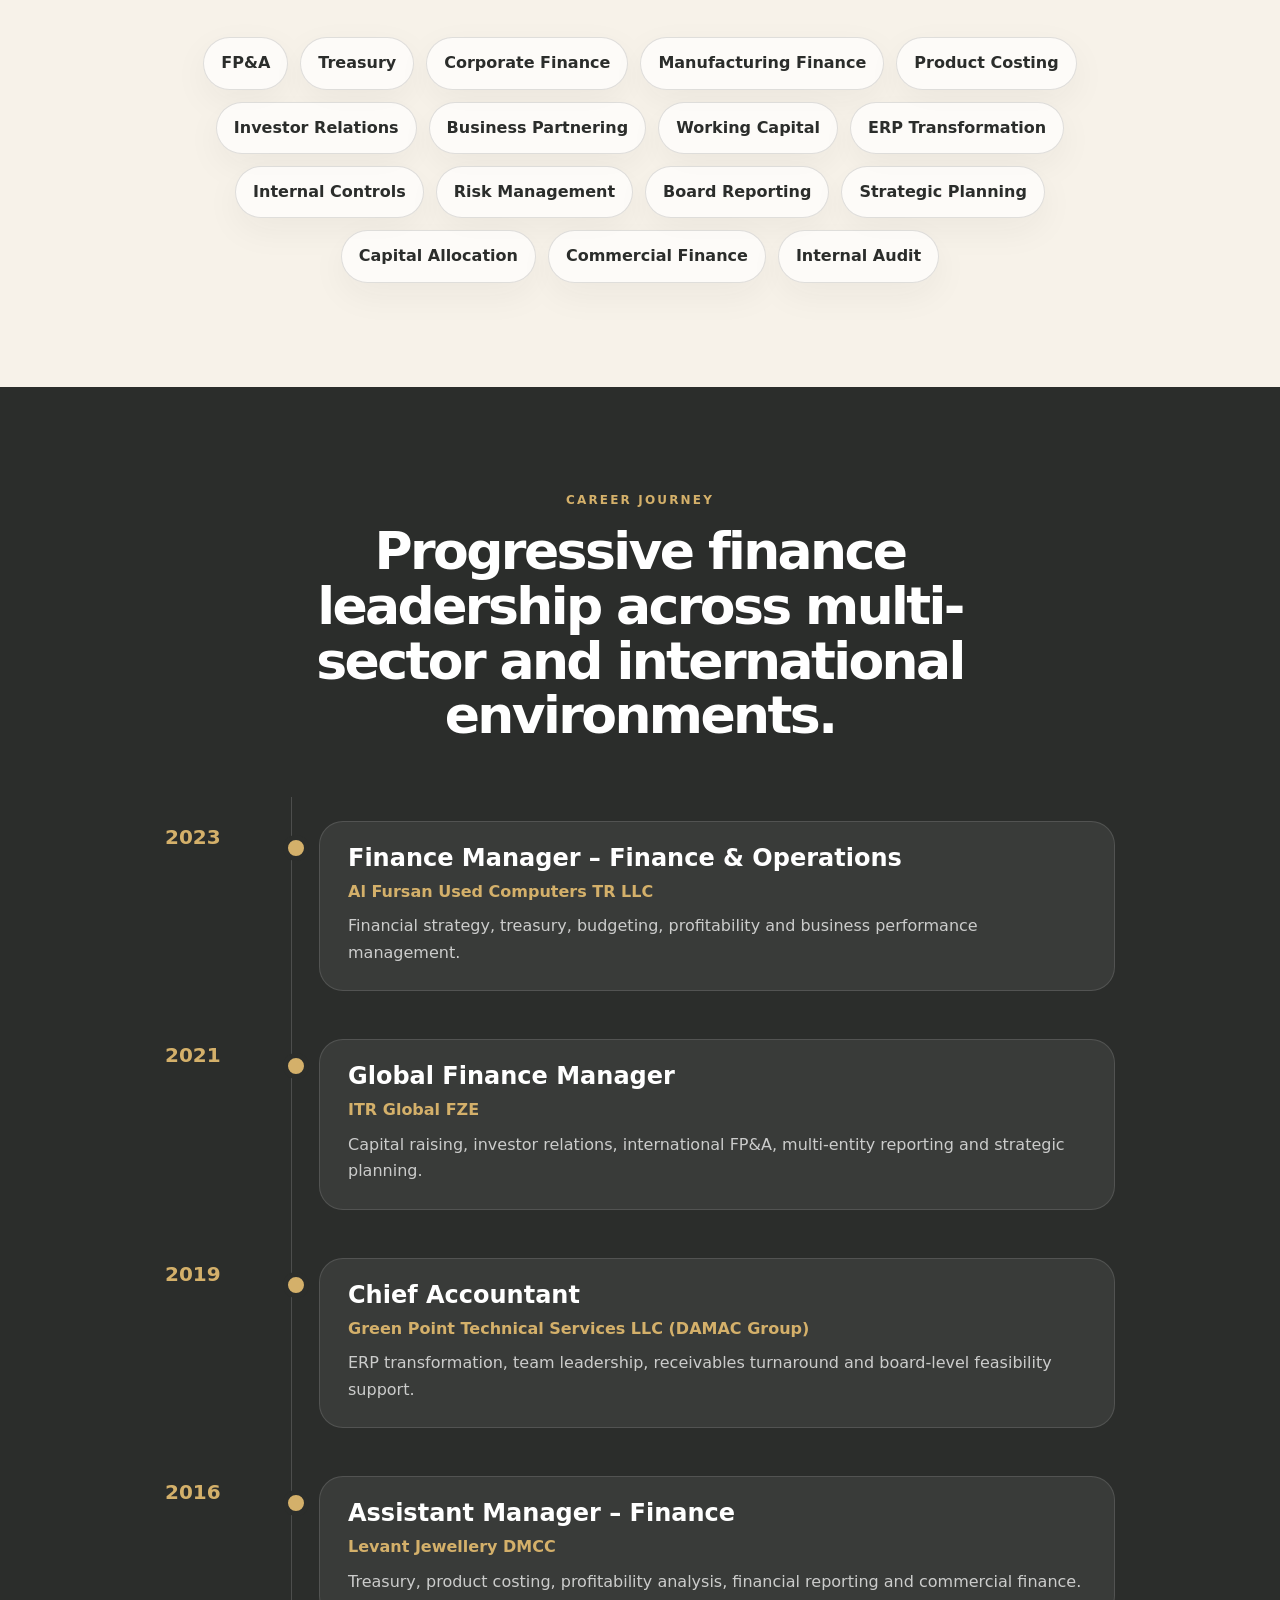
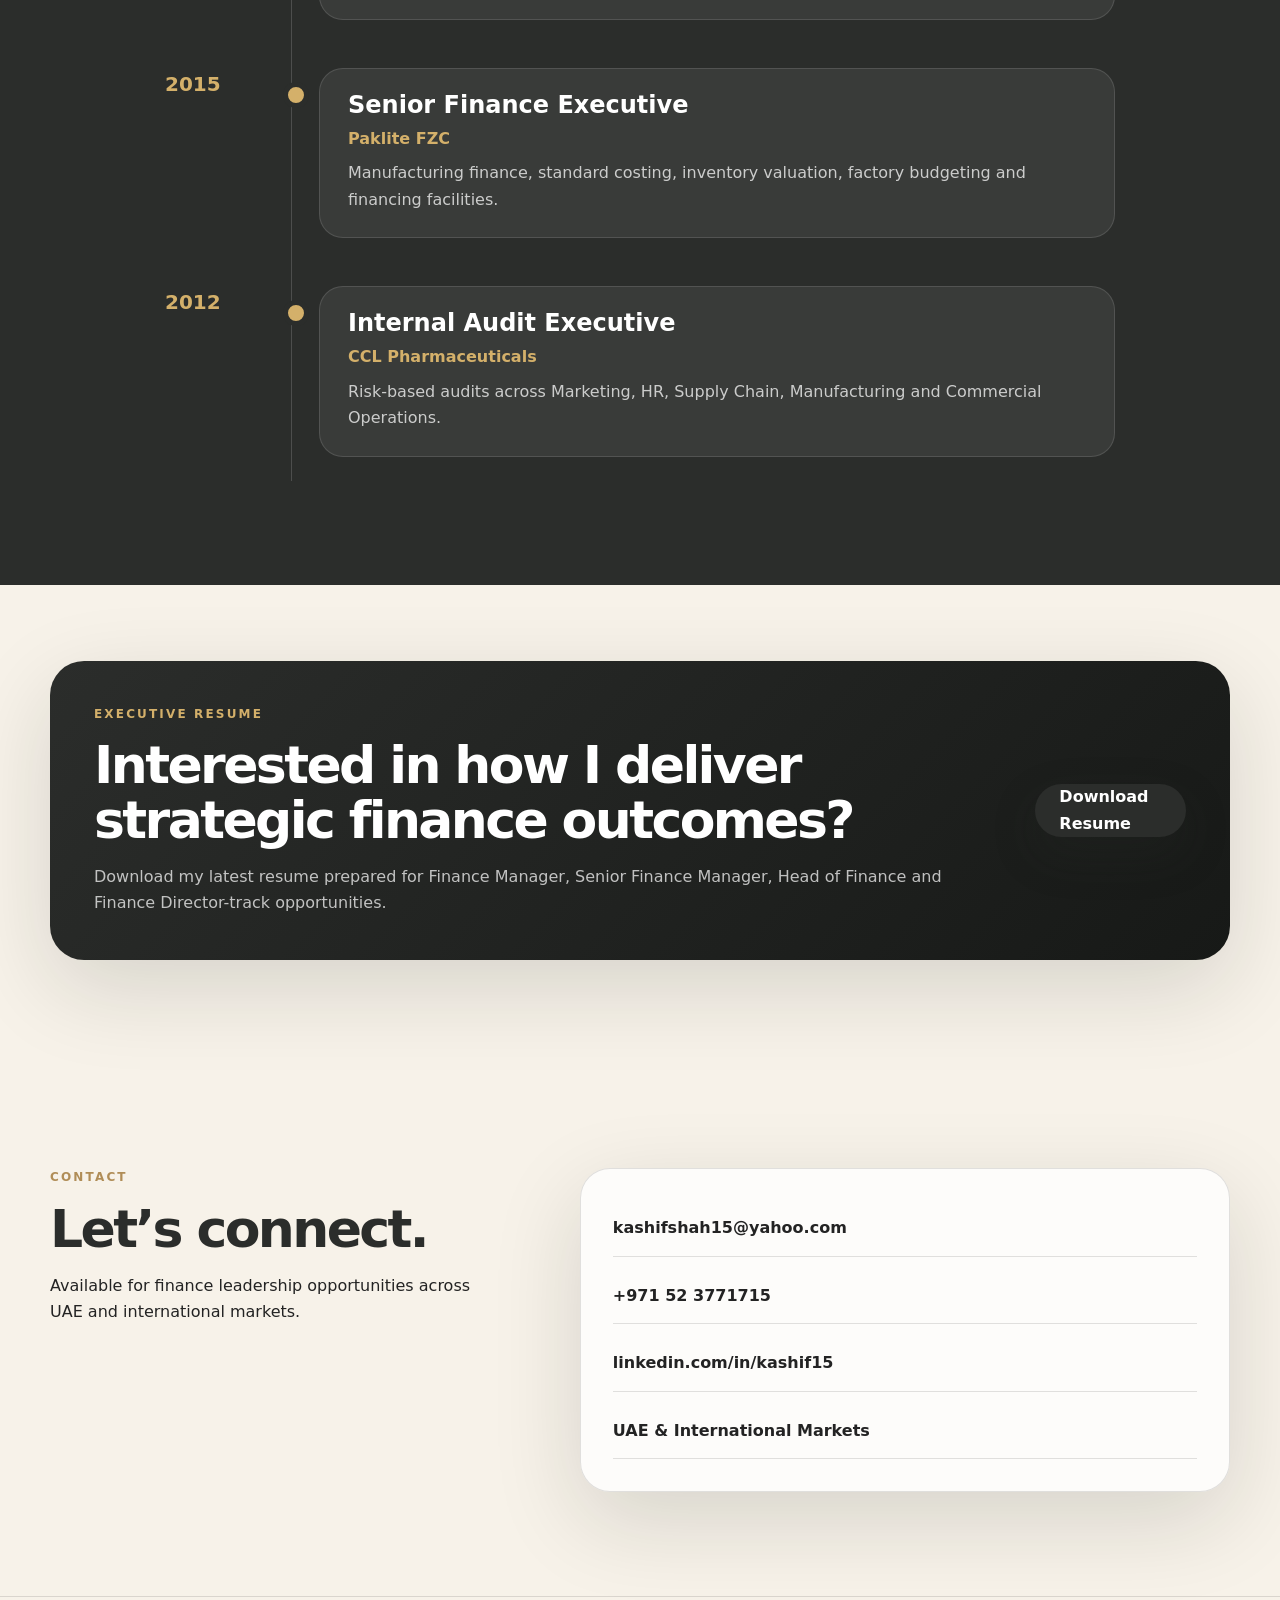
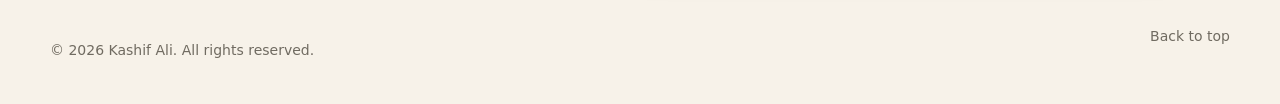
==== commit db9dbf34: "Update index.html" ====
--- a/index.html
+++ b/index.html
@@ -1,4 +1,22 @@
-<!-- Google tag (gtag.js) -->
+<head>
+    <meta charset="UTF-8">
+    <meta name="viewport" content="width=device-width, initial-scale=1.0">
+
+    <!-- Google Search Console -->
+    <meta name="google-site-verification" content="O3PEGT_ESB_7BS3BkQKM0X1HLkDiet7_AV5g5B24JnU" />
+
+    <!-- Google tag (gtag.js) -->
+    <script async src="https://www.googletagmanager.com/gtag/js?id=G-428QS1JCM2"></script>
+    <script>
+      window.dataLayer = window.dataLayer || [];
+      function gtag(){dataLayer.push(arguments);}
+      gtag('js', new Date());
+
+      gtag('config', 'G-428QS1JCM2');
+    </script>
+
+    ...
+</head><!-- Google tag (gtag.js) -->
 <script async src="https://www.googletagmanager.com/gtag/js?id=G-428QS1JCM2"></script>
 <script>
   window.dataLayer = window.dataLayer || [];
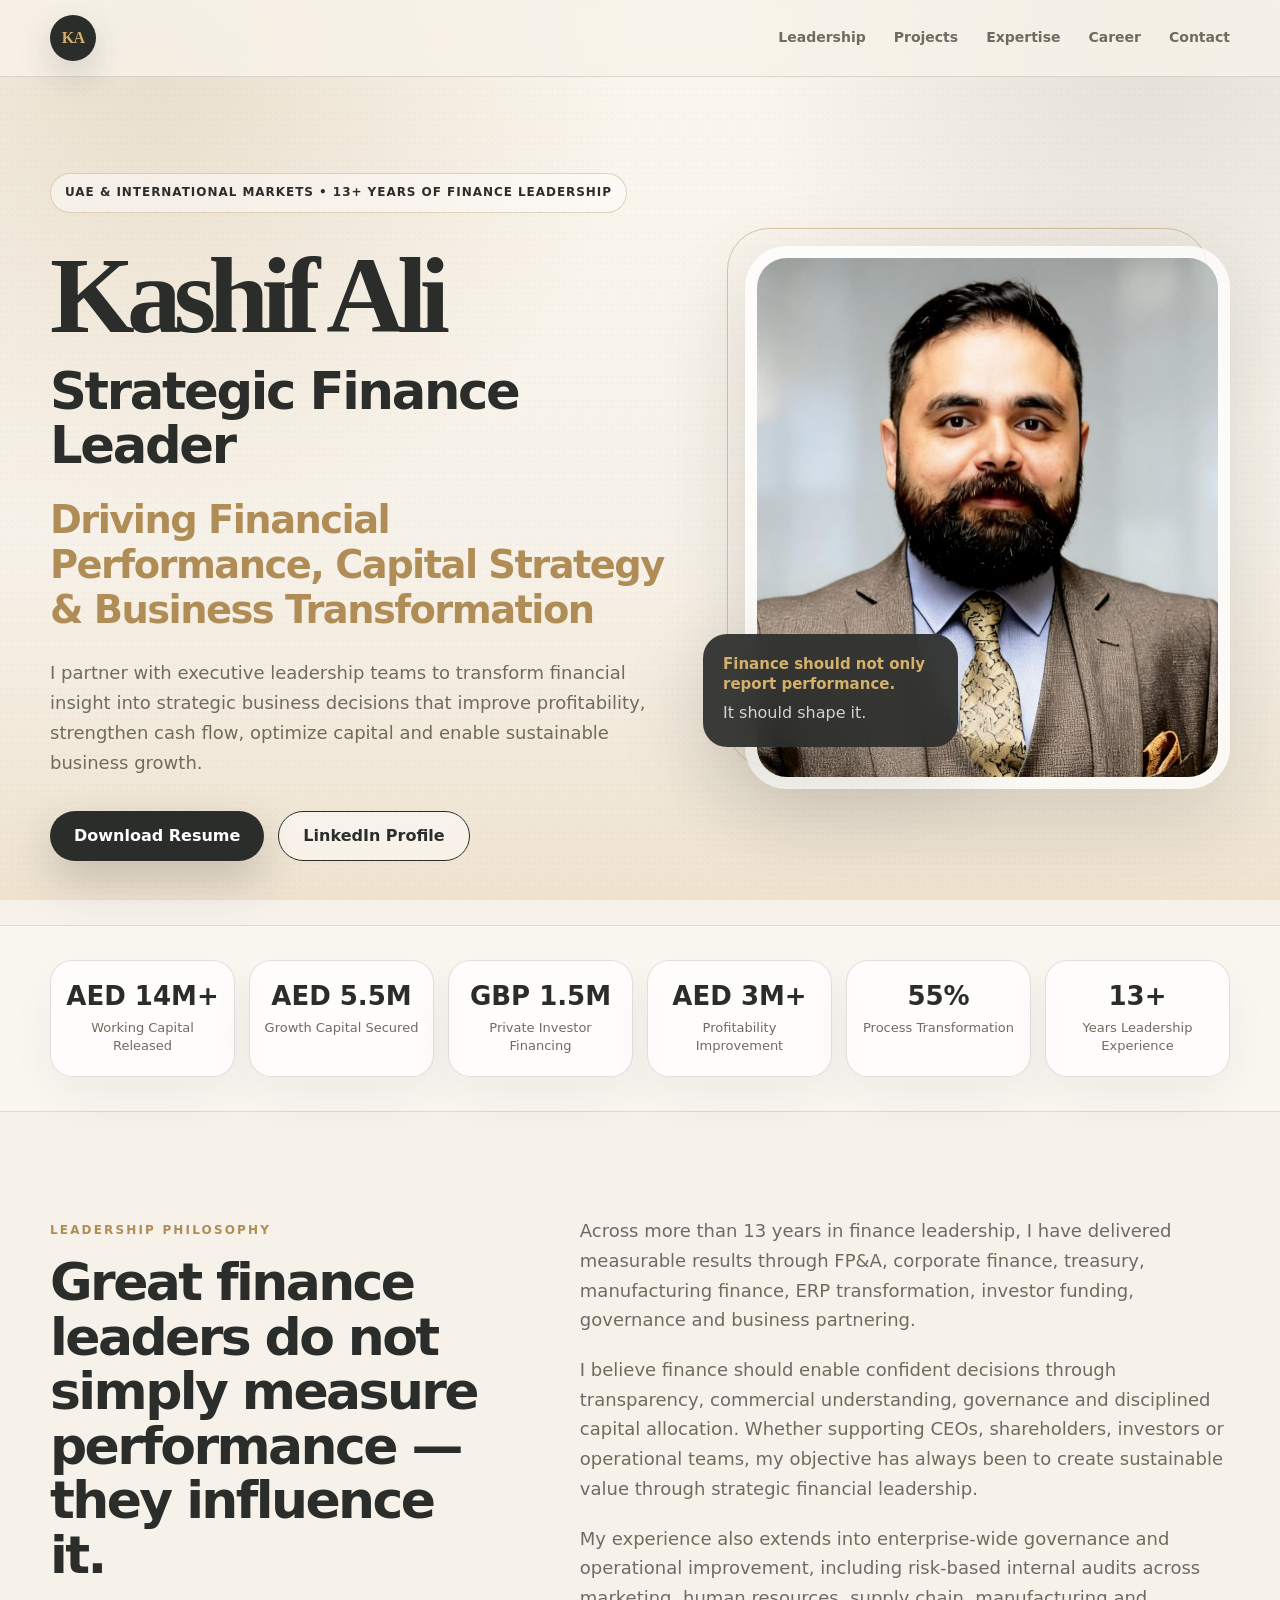
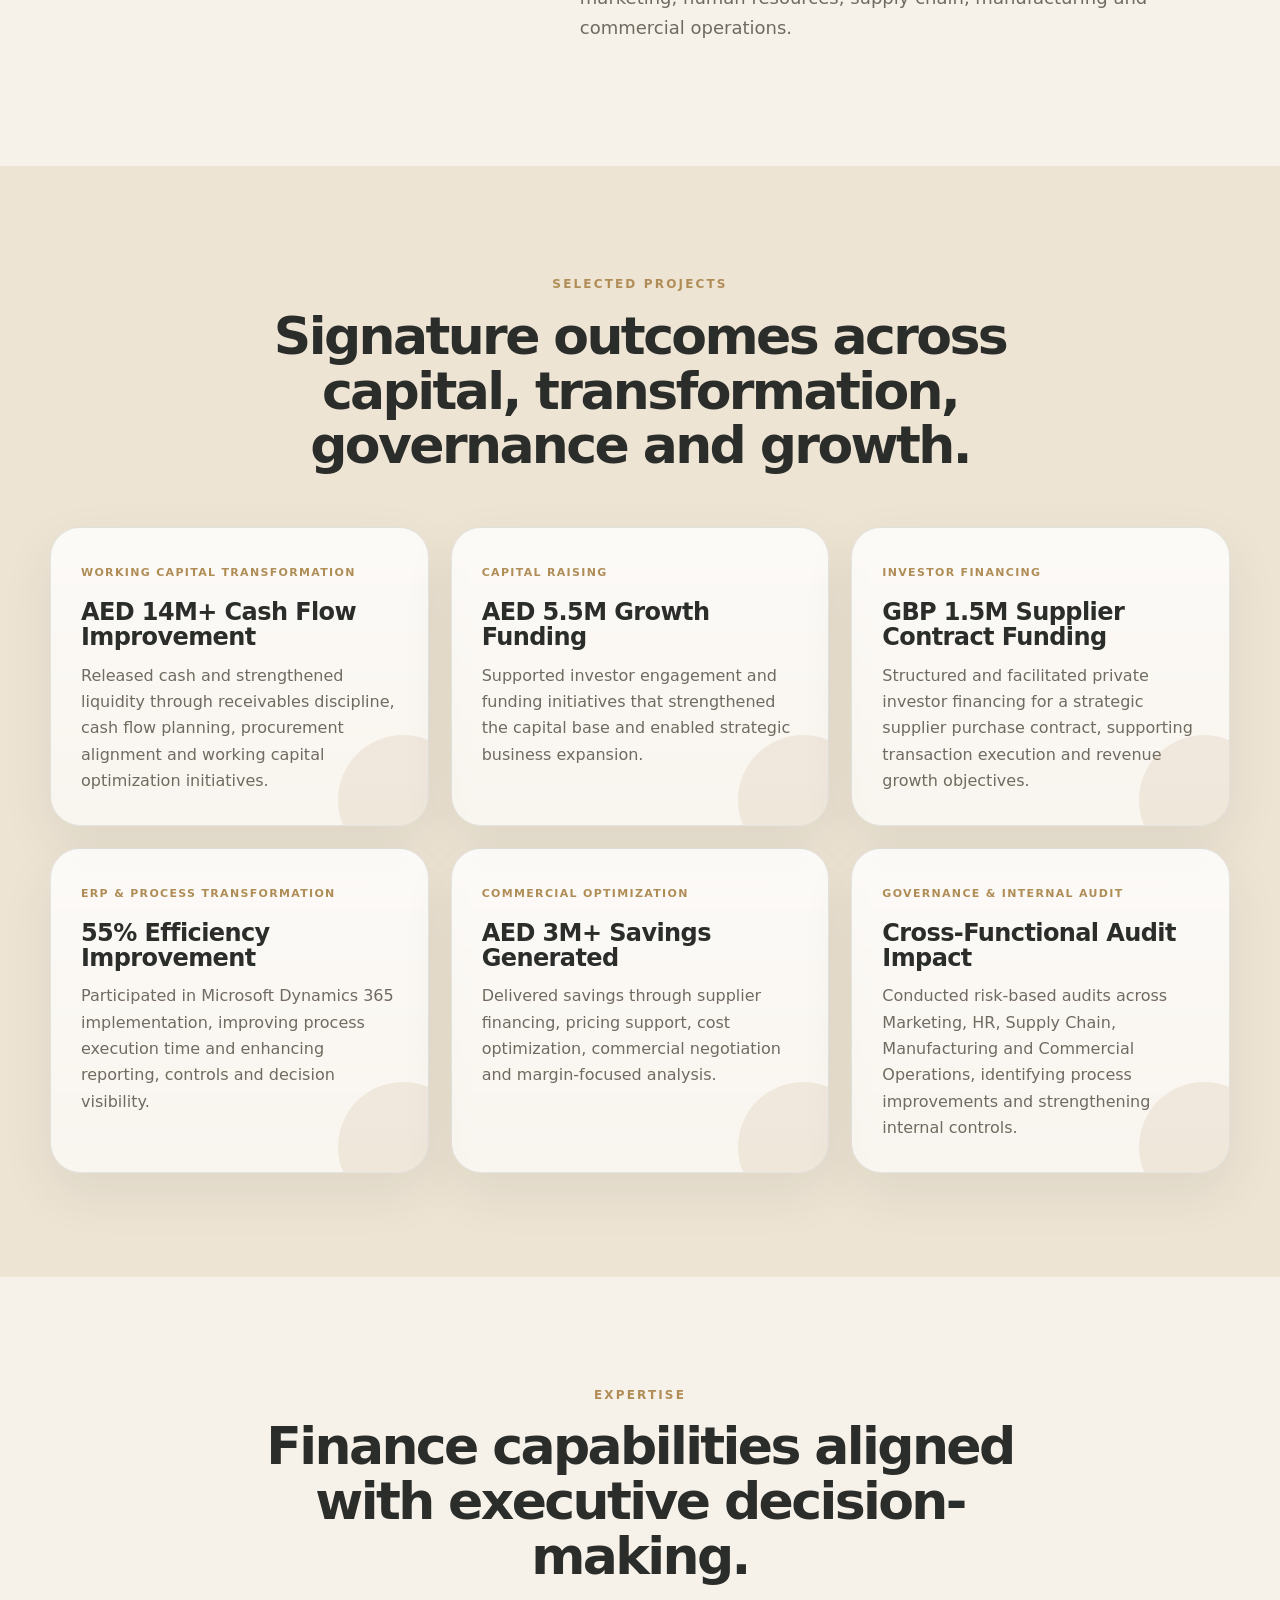
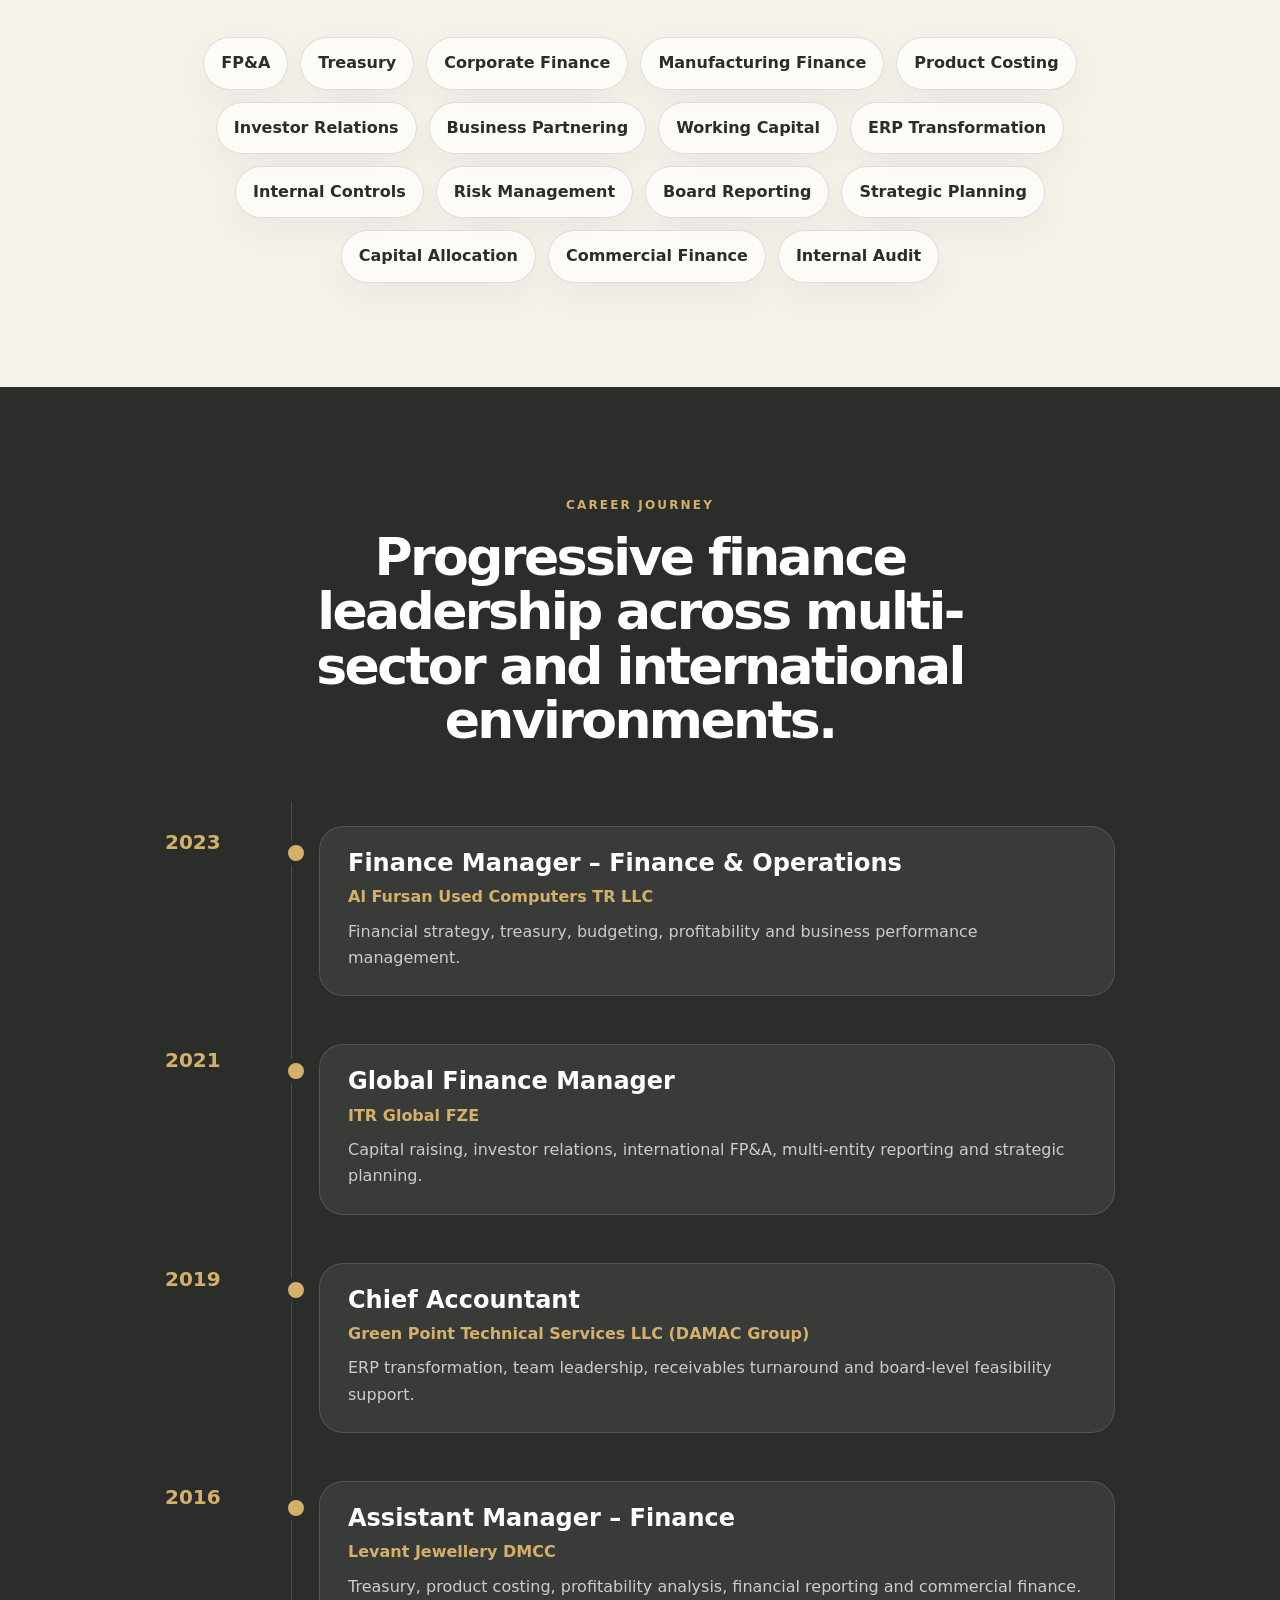
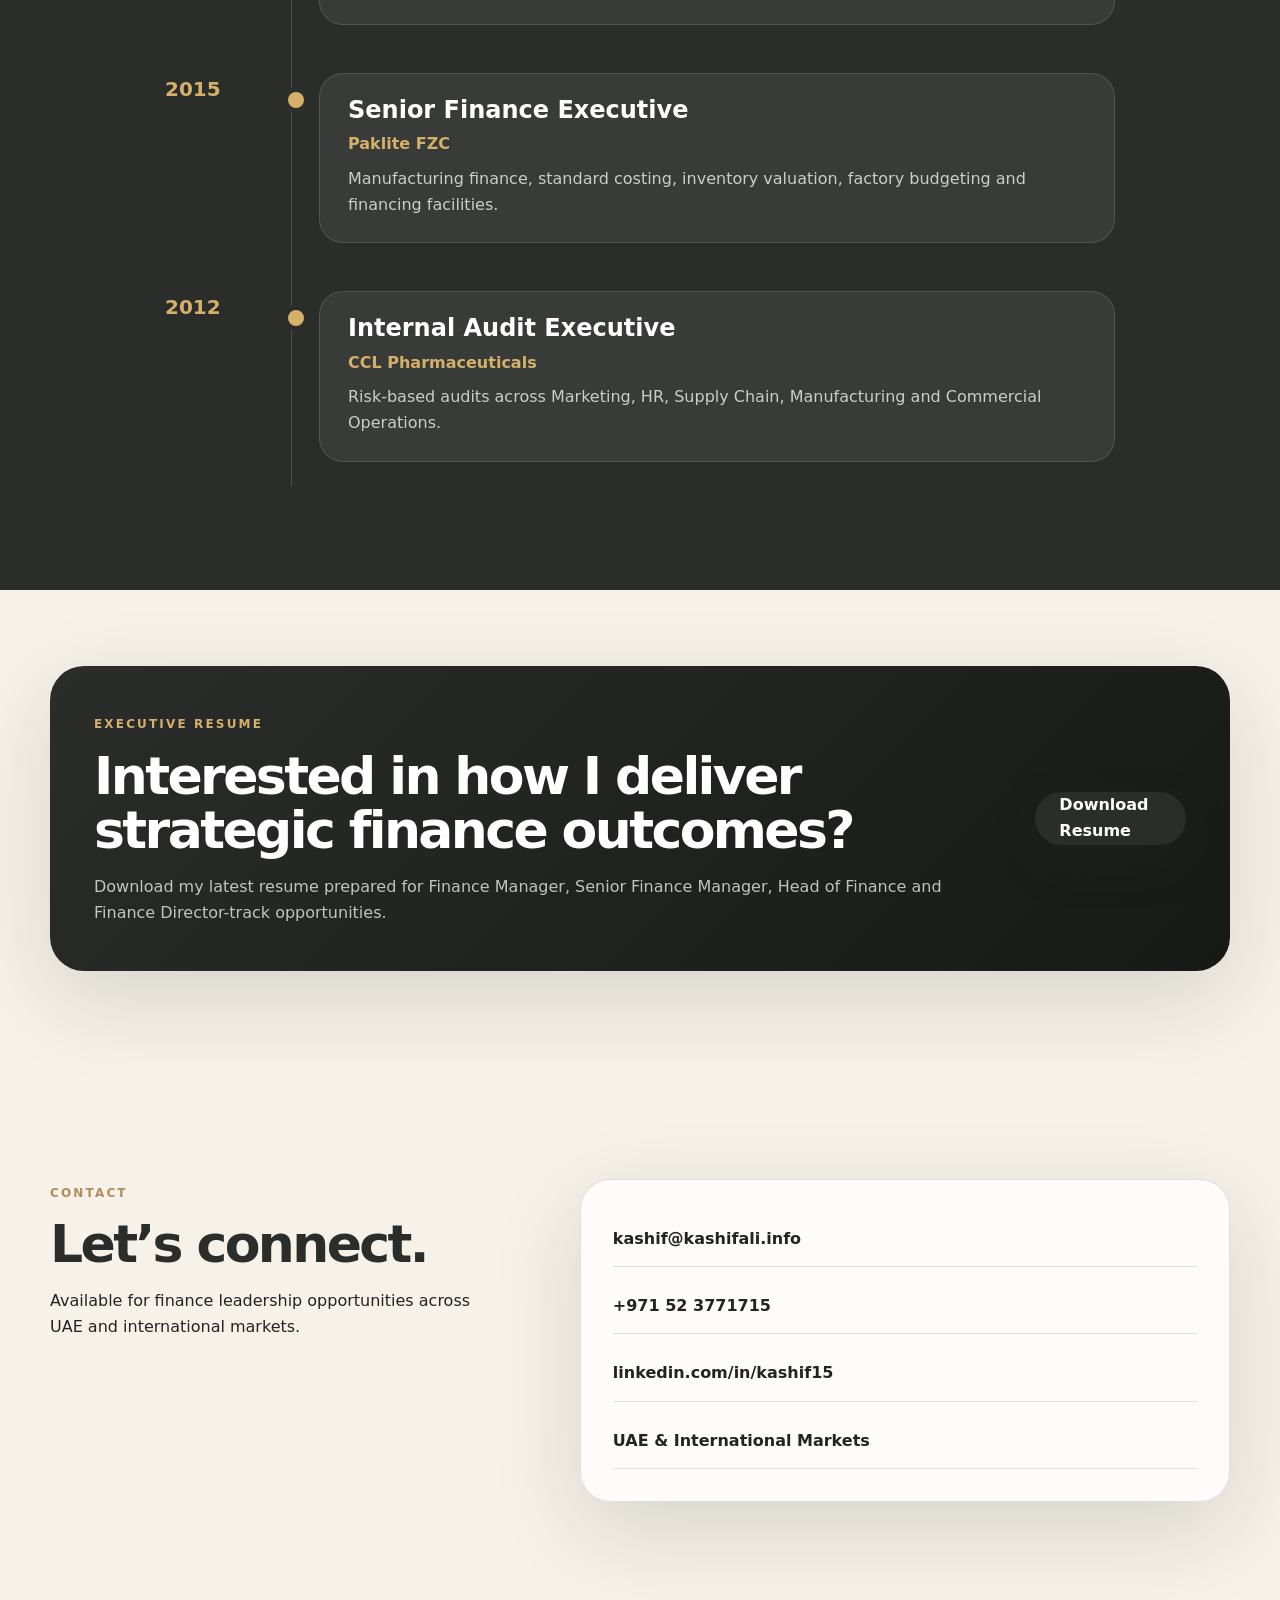
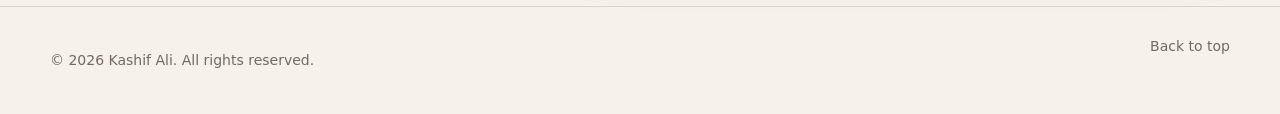
==== commit 82ee3261: "Add files via upload" ====
--- a/index.html
+++ b/index.html
@@ -1,36 +1,10 @@
-<head>
-    <meta charset="UTF-8">
-    <meta name="viewport" content="width=device-width, initial-scale=1.0">
-
-    <!-- Google Search Console -->
-    <meta name="google-site-verification" content="O3PEGT_ESB_7BS3BkQKM0X1HLkDiet7_AV5g5B24JnU" />
-
-    <!-- Google tag (gtag.js) -->
-    <script async src="https://www.googletagmanager.com/gtag/js?id=G-428QS1JCM2"></script>
-    <script>
-      window.dataLayer = window.dataLayer || [];
-      function gtag(){dataLayer.push(arguments);}
-      gtag('js', new Date());
-
-      gtag('config', 'G-428QS1JCM2');
-    </script>
-
-    ...
-</head><!-- Google tag (gtag.js) -->
-<script async src="https://www.googletagmanager.com/gtag/js?id=G-428QS1JCM2"></script>
-<script>
-  window.dataLayer = window.dataLayer || [];
-  function gtag(){dataLayer.push(arguments);}
-  gtag('js', new Date());
-
-  gtag('config', 'G-428QS1JCM2');
-</script><!DOCTYPE html>
+<!DOCTYPE html>
 <html lang="en">
 <head>
   <meta charset="UTF-8" />
   <meta name="viewport" content="width=device-width, initial-scale=1.0" />
-  <title>Kashif Ali | Strategic Finance Leader</title>
-  <meta name="description" content="Kashif Ali is a Strategic Finance Leader with 13+ years across UAE and international markets, specializing in FP&A, treasury, corporate finance, manufacturing finance, working capital, investor financing and governance." />
+  <title>Kashif Ali | Strategic Finance Leader | UAE & International Markets</title>
+  <meta name="description" content="Kashif Ali is a Strategic Finance Leader with 13+ years of experience across FP&A, treasury, corporate finance, manufacturing finance, investor funding, ERP transformation and governance." />
   <meta name="keywords" content="Kashif Ali, Strategic Finance Leader, FP&A, Treasury, Corporate Finance, Finance Manager, Head of Finance, Manufacturing Finance, Dubai, ACCA" />
   <meta property="og:title" content="Kashif Ali | Strategic Finance Leader" />
   <meta property="og:description" content="Driving Financial Performance, Capital Strategy & Business Transformation." />
@@ -39,6 +13,44 @@
   <meta property="og:image" content="assets/profile.jpg" />
   <link rel="icon" href="assets/favicon.svg" type="image/svg+xml" />
   <link rel="stylesheet" href="styles.css" />
+
+  <meta name="robots" content="index, follow" />
+  <link rel="canonical" href="https://kashifali.info/" />
+  <meta name="google-site-verification" content="O3PEGT_ESB_7BS3BkQKM0X1HLkDiet7_AV5g5B24JnU" />
+  <meta property="og:image" content="https://kashifali.info/assets/og-image.jpg" />
+  <meta property="og:image:alt" content="Kashif Ali - Strategic Finance Leader" />
+  <meta property="og:site_name" content="Kashif Ali" />
+  <meta name="twitter:card" content="summary_large_image" />
+  <meta name="twitter:title" content="Kashif Ali | Strategic Finance Leader" />
+  <meta name="twitter:description" content="Driving Financial Performance, Capital Strategy & Business Transformation." />
+  <meta name="twitter:image" content="https://kashifali.info/assets/og-image.jpg" />
+  <meta name="theme-color" content="#2b2d2b" />
+  <link rel="manifest" href="manifest.webmanifest" />
+
+  <script async src="https://www.googletagmanager.com/gtag/js?id=G-428QS1JCM2"></script>
+  <script>
+    window.dataLayer = window.dataLayer || [];
+    function gtag(){dataLayer.push(arguments);}
+    gtag('js', new Date());
+    gtag('config', 'G-428QS1JCM2');
+  </script>
+
+  <script type="application/ld+json">
+  {
+    "@context": "https://schema.org",
+    "@type": "Person",
+    "name": "Kashif Ali",
+    "url": "https://kashifali.info/",
+    "image": "https://kashifali.info/assets/profile.jpg",
+    "email": "mailto:kashif@kashifali.info",
+    "telephone": "+971523771715",
+    "jobTitle": "Strategic Finance Leader",
+    "knowsAbout": ["FP&A", "Treasury Management", "Corporate Finance", "Manufacturing Finance", "Working Capital Optimization", "Investor Relations", "ERP Transformation", "Internal Audit", "Business Partnering"],
+    "sameAs": ["https://www.linkedin.com/in/kashif15/"],
+    "address": {"@type": "PostalAddress", "addressCountry": "AE"}
+  }
+  </script>
+
 </head>
 <body>
   <div class="noise"></div>
@@ -65,13 +77,13 @@
           <p class="tagline">Driving Financial Performance, Capital Strategy & Business Transformation</p>
           <p class="intro">I partner with executive leadership teams to transform financial insight into strategic business decisions that improve profitability, strengthen cash flow, optimize capital and enable sustainable business growth.</p>
           <div class="cta-row">
-            <a href="assets/resume.pdf" class="btn primary" target="_blank" rel="noopener">Download Resume</a>
+            <a href="assets/resume.pdf" class="btn primary" target="_blank" rel="noopener" data-track="resume-download">Download Resume</a>
             <a href="https://www.linkedin.com/in/kashif15/" class="btn outline" target="_blank" rel="noopener">LinkedIn Profile</a>
           </div>
         </div>
         <div class="hero-photo-wrap reveal">
           <div class="frame"></div>
-          <img src="assets/profile.jpg" alt="Kashif Ali professional profile photo" class="hero-photo" />
+          <img src="assets/profile.jpg" alt="Kashif Ali professional profile photo" class="hero-photo" loading="eager" />
           <div class="floating-note"><strong>Finance should not only report performance.</strong><span>It should shape it.</span></div>
         </div>
       </div>
@@ -134,7 +146,7 @@
     <section class="section contact-section" id="contact">
       <div class="container contact-grid">
         <div class="section-title reveal"><span>Contact</span><h2>Let’s connect.</h2><p>Available for finance leadership opportunities across UAE and international markets.</p></div>
-        <div class="contact-panel reveal"><a href="mailto:kashifshah15@yahoo.com">kashifshah15@yahoo.com</a><a href="tel:+971523771715">+971 52 3771715</a><a href="https://www.linkedin.com/in/kashif15/" target="_blank" rel="noopener">linkedin.com/in/kashif15</a><span>UAE & International Markets</span></div>
+        <div class="contact-panel reveal"><a href="mailto:kashif@kashifali.info">kashif@kashifali.info</a><a href="tel:+971523771715">+971 52 3771715</a><a href="https://www.linkedin.com/in/kashif15/" target="_blank" rel="noopener">linkedin.com/in/kashif15</a><span>UAE & International Markets</span></div>
       </div>
     </section>
   </main>
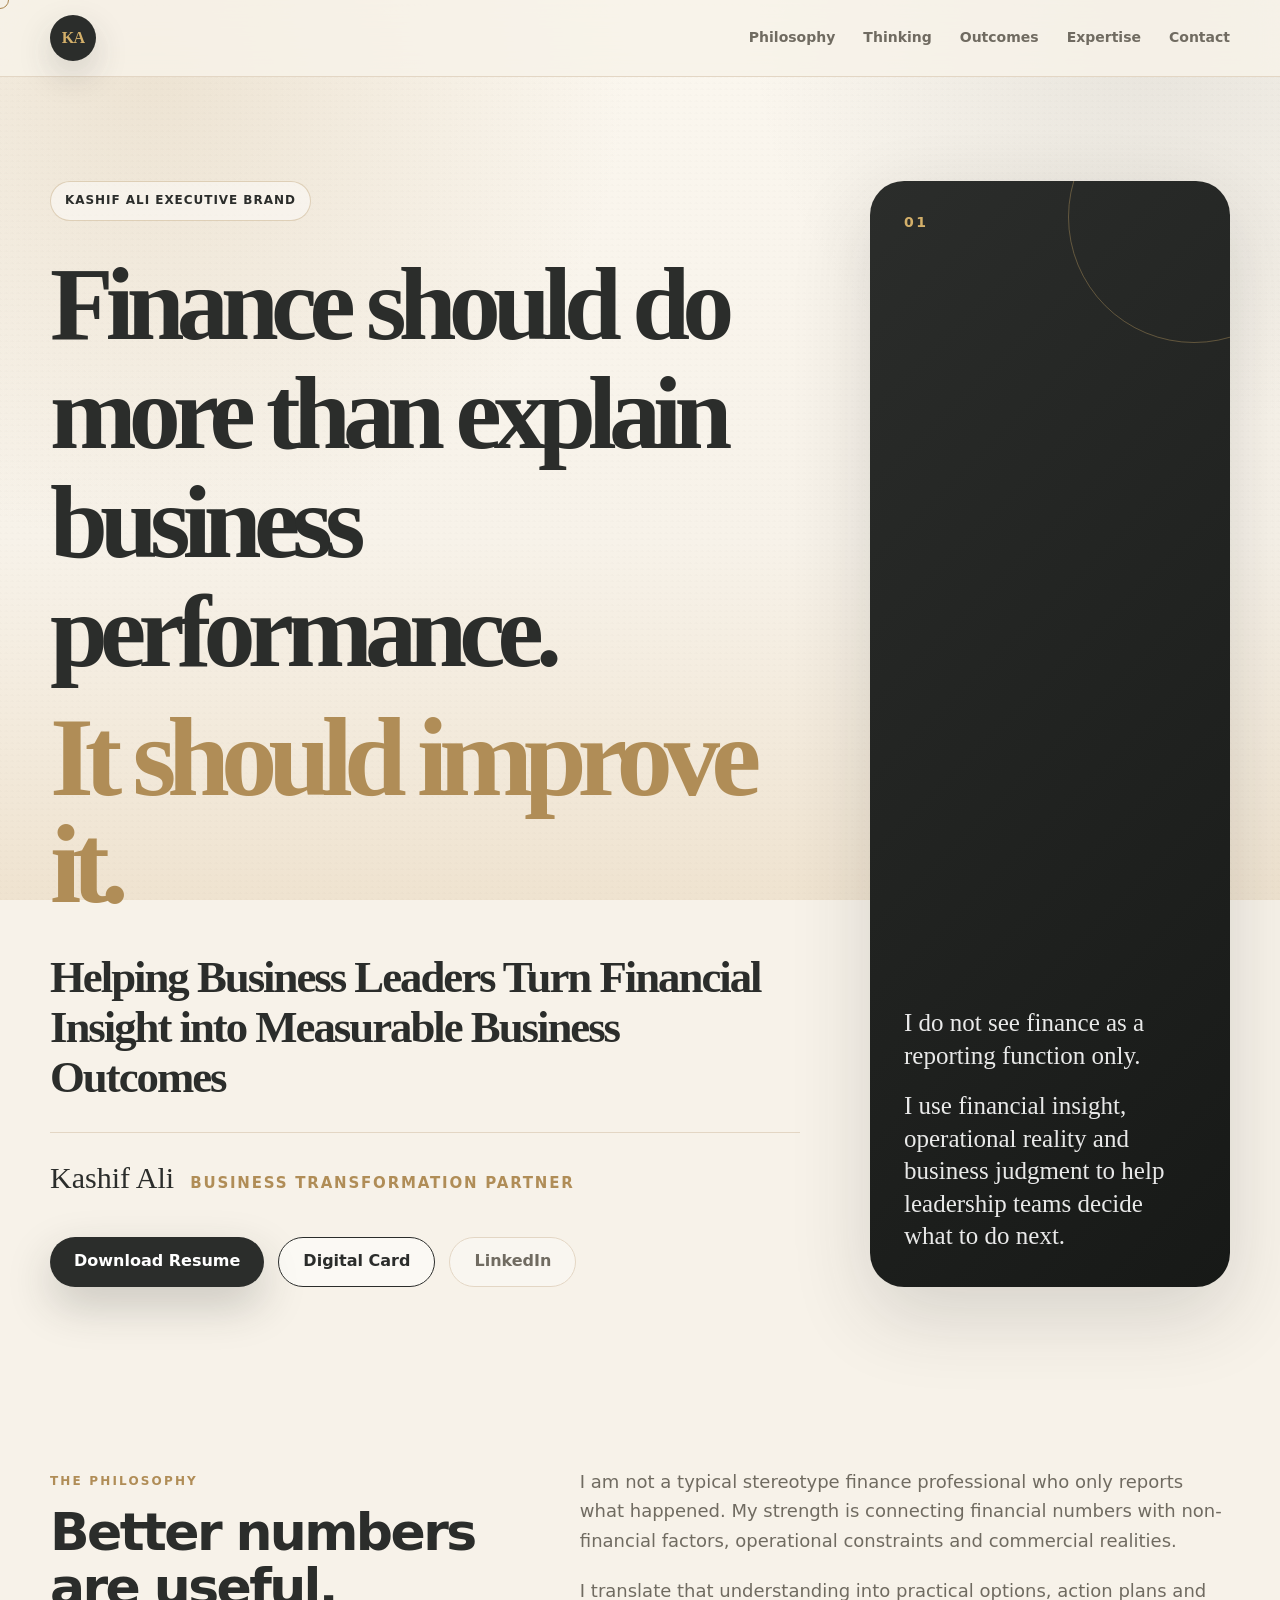
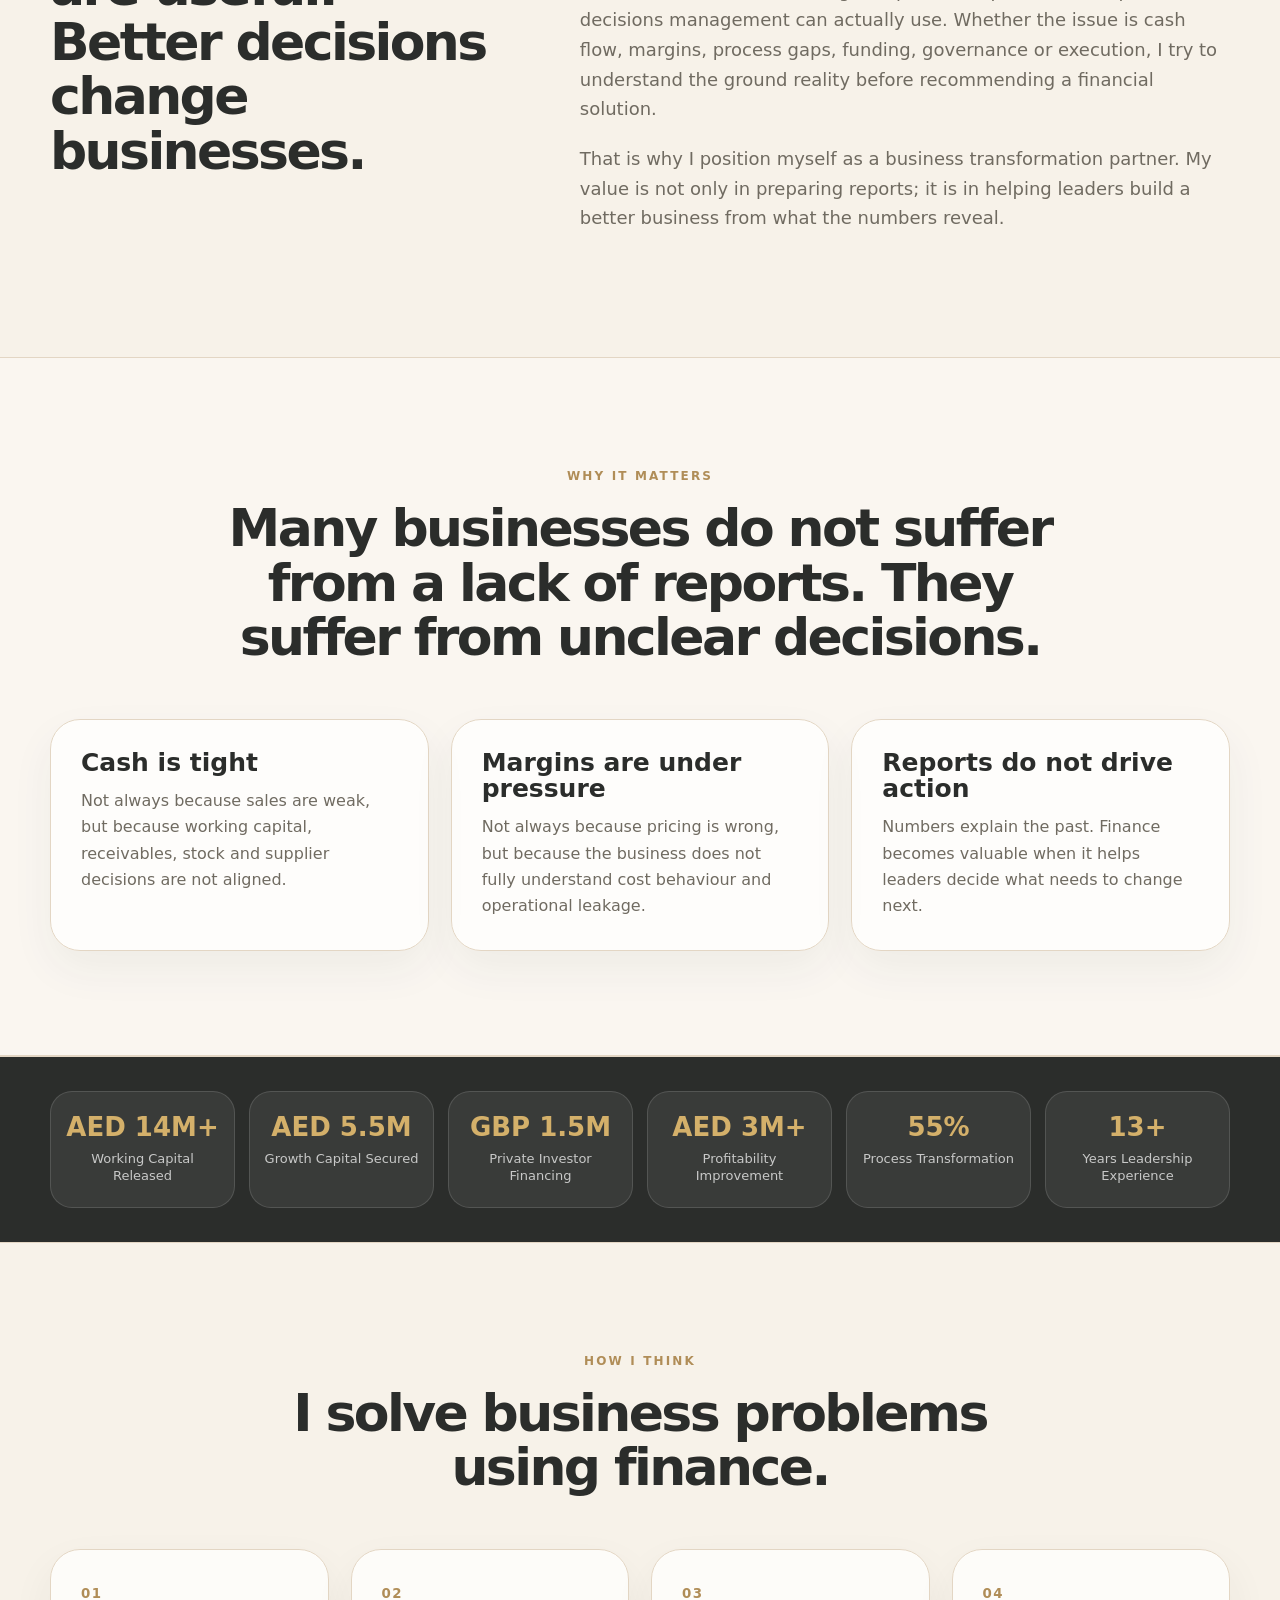
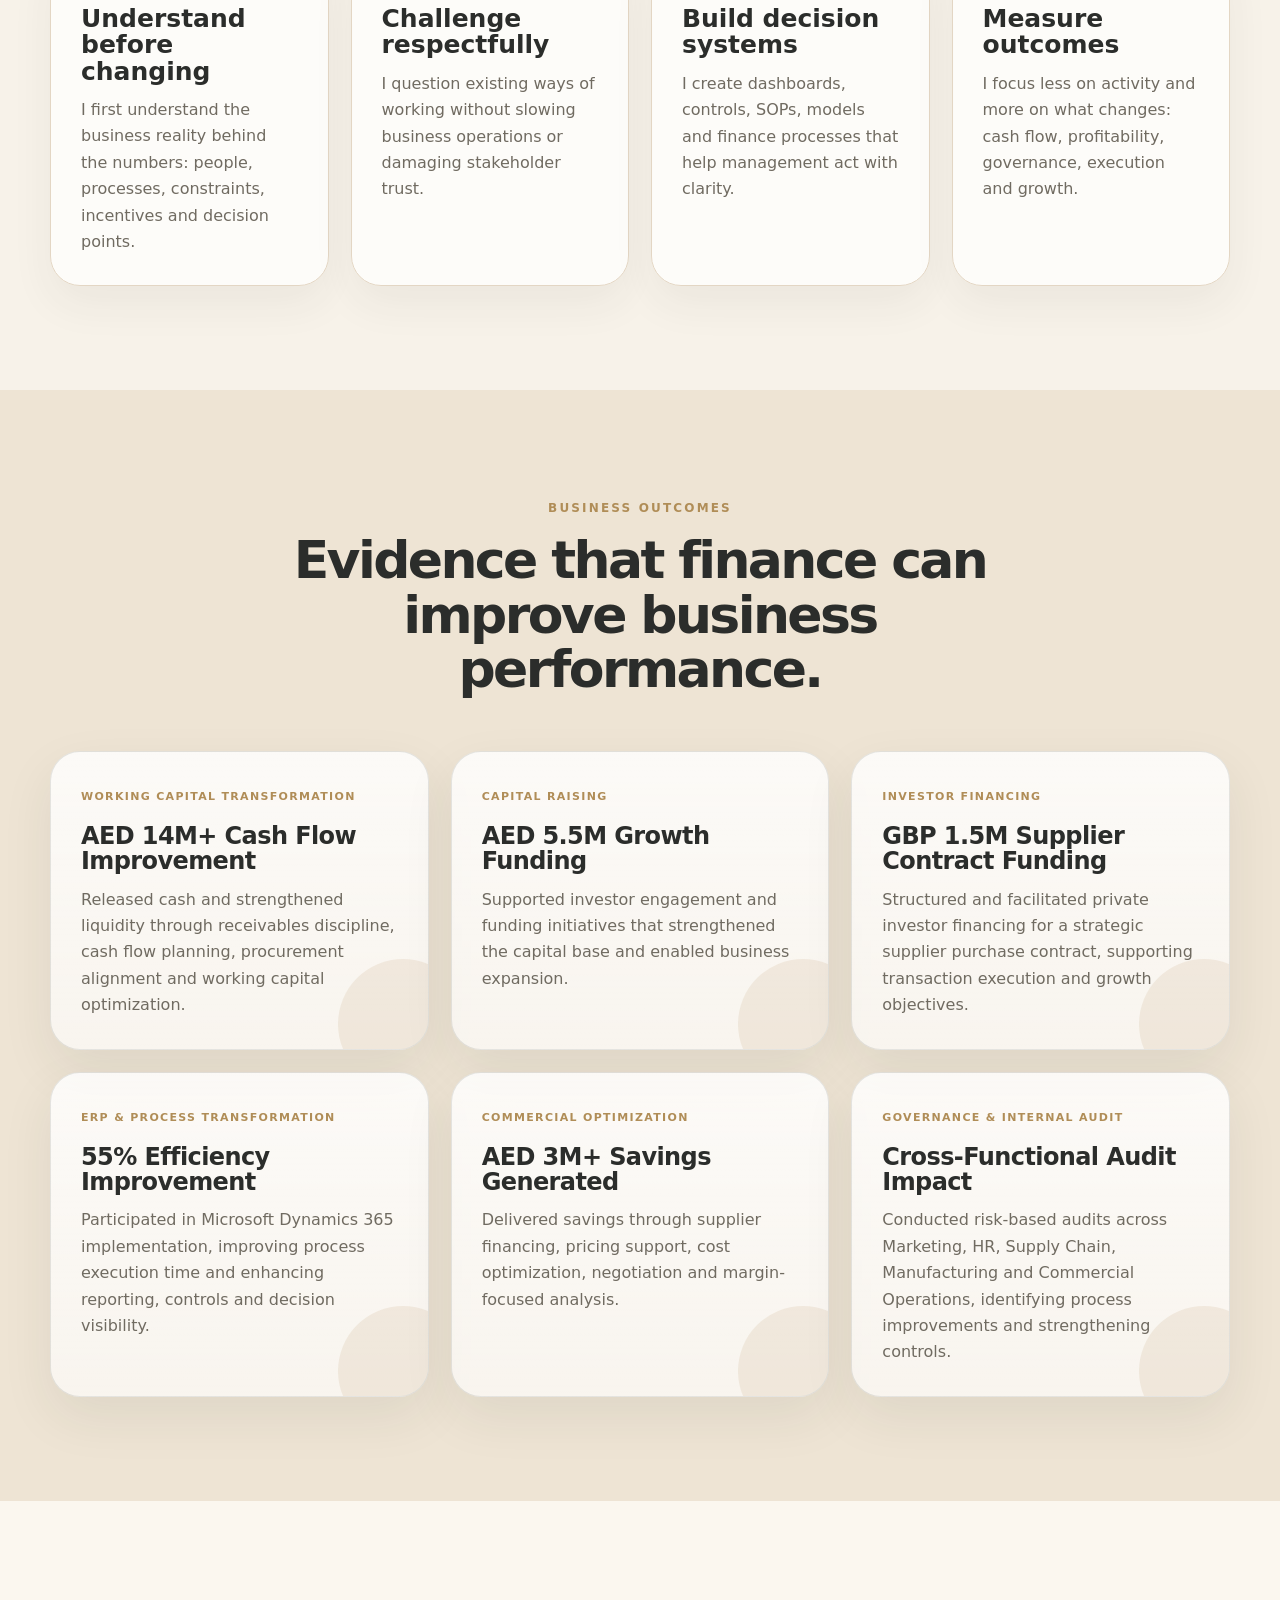
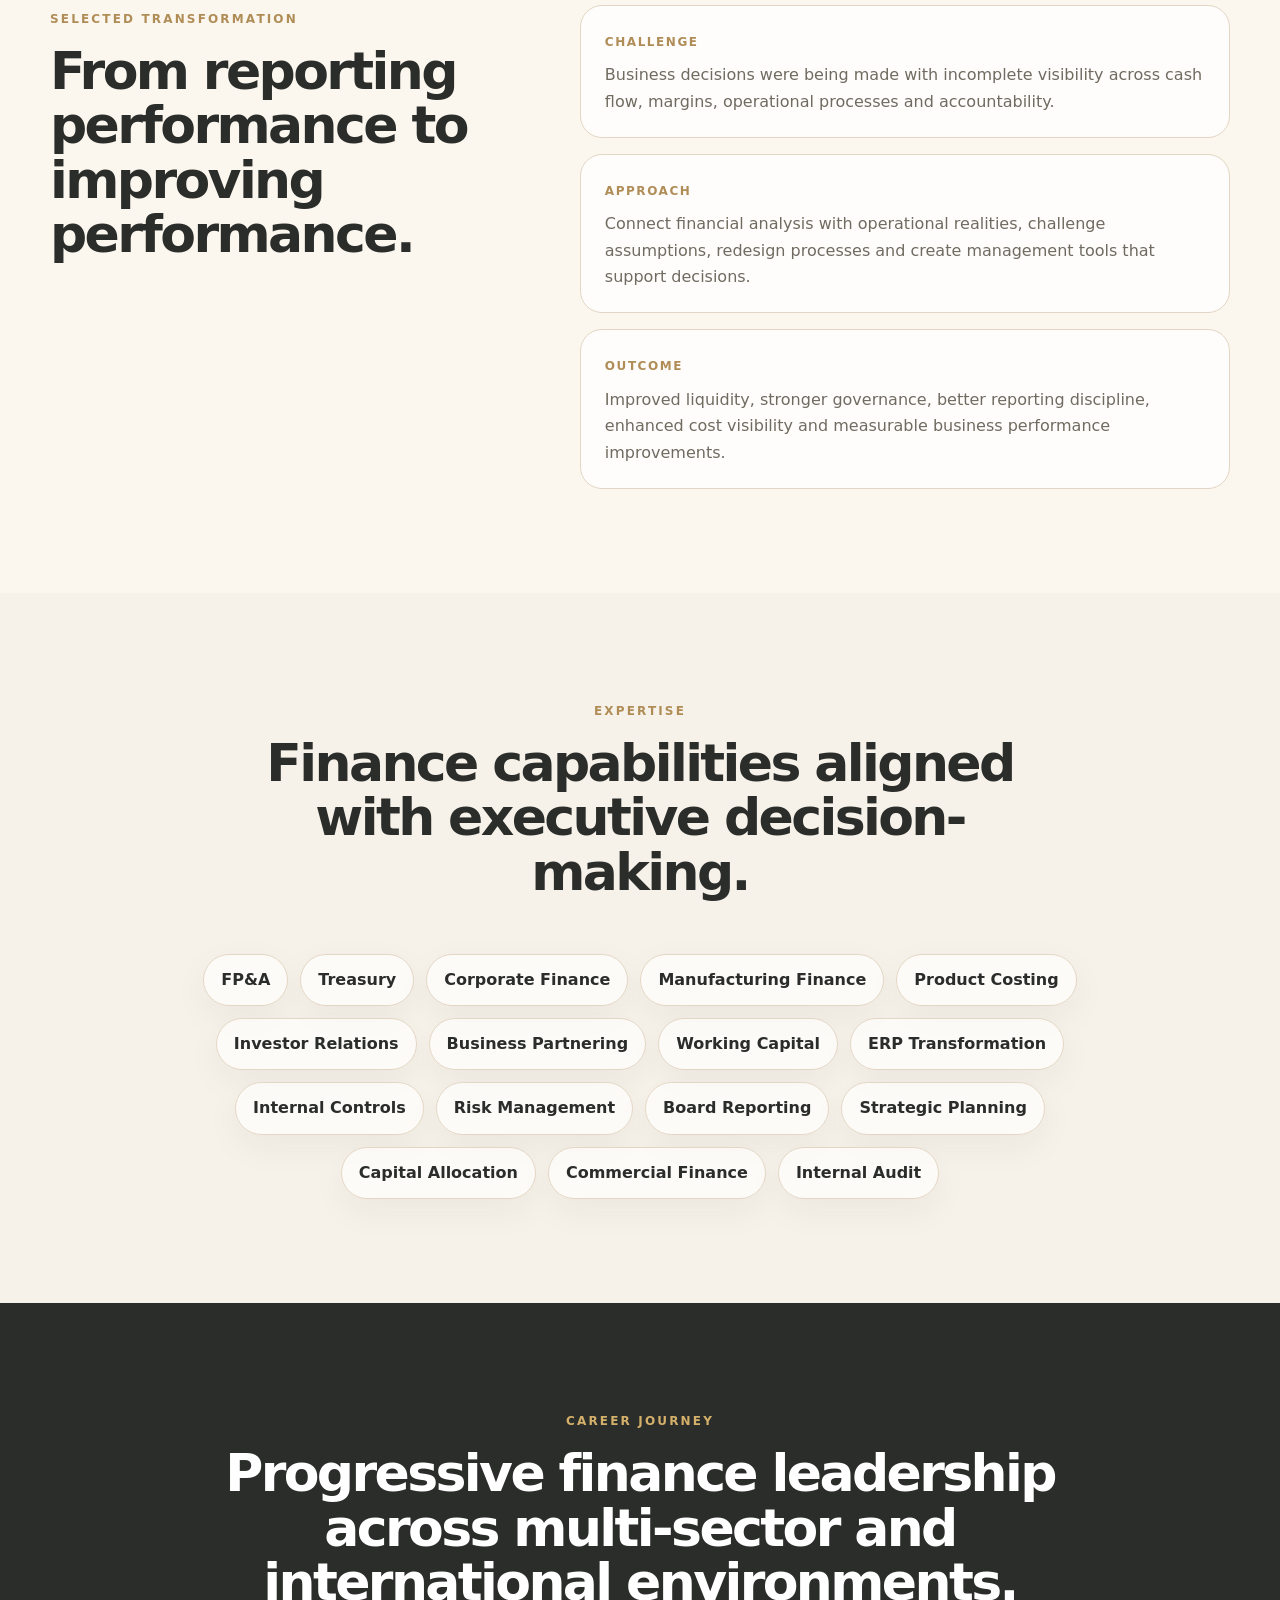
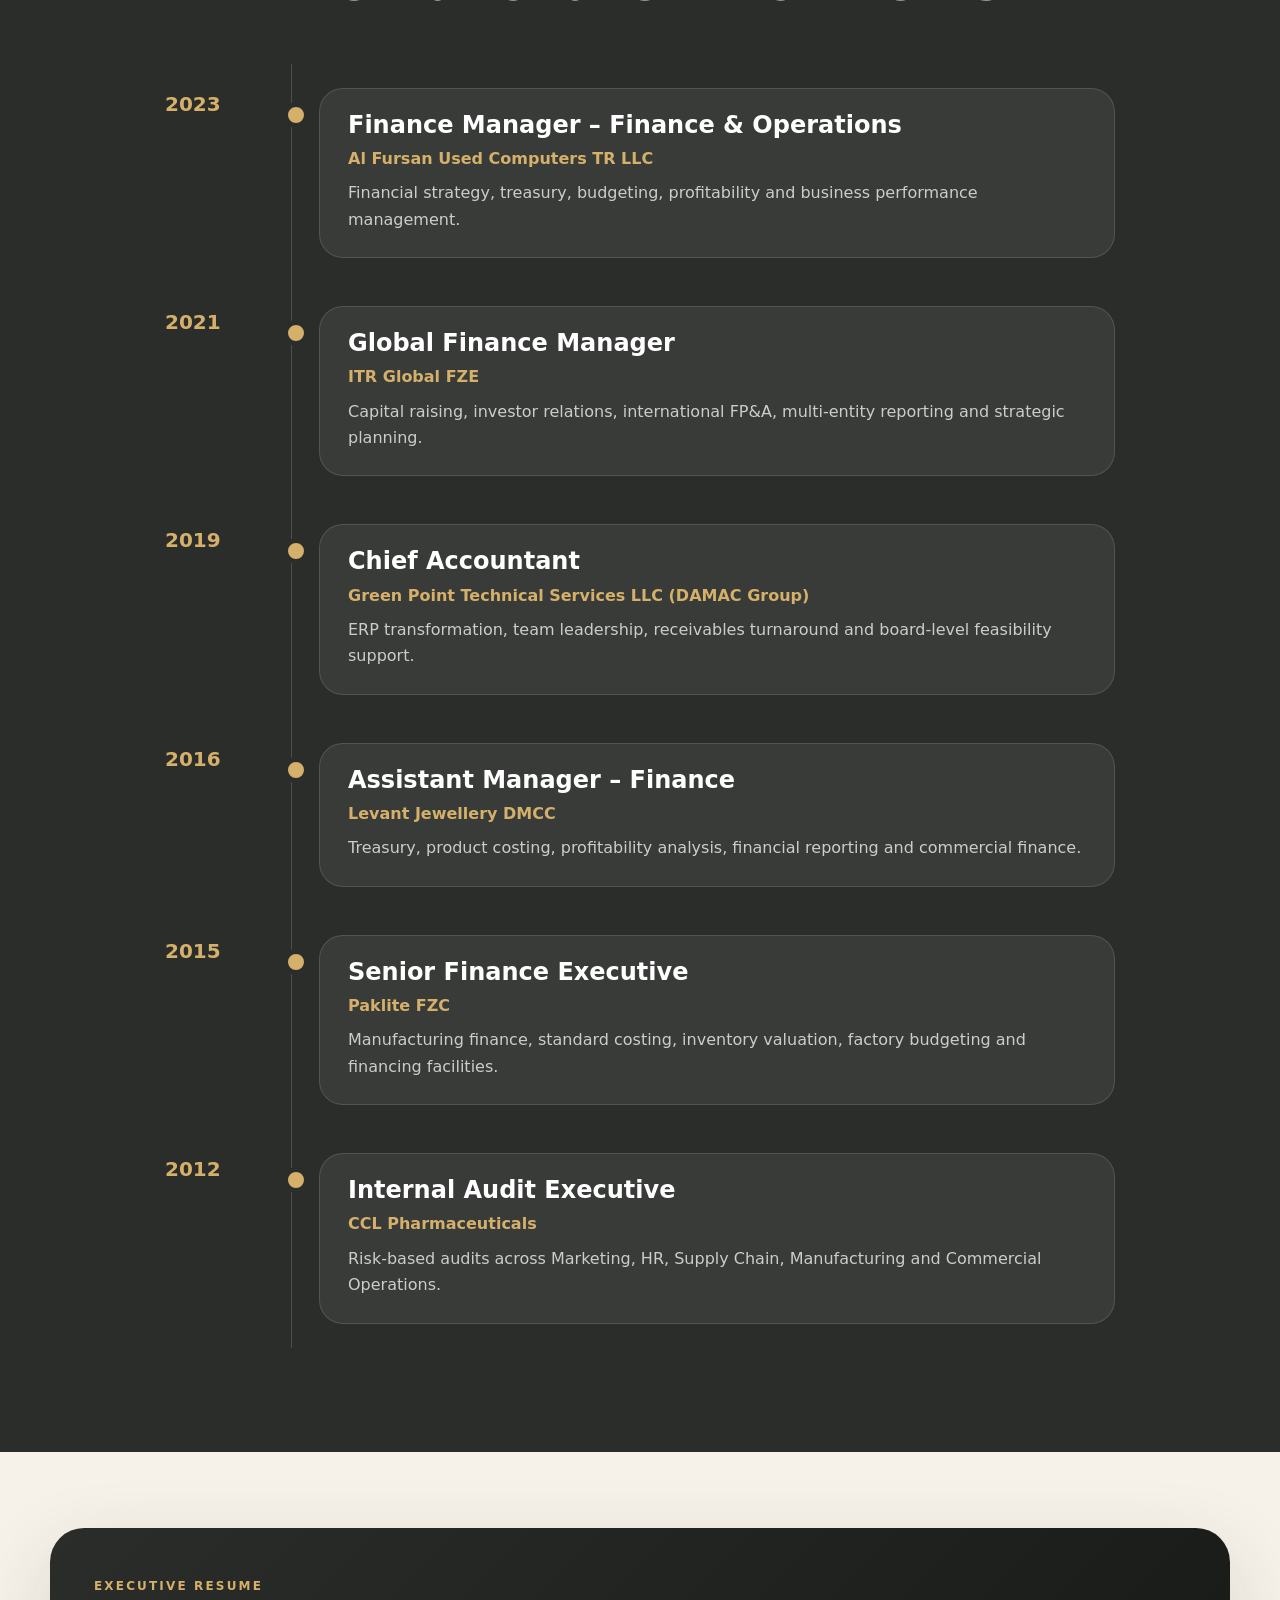
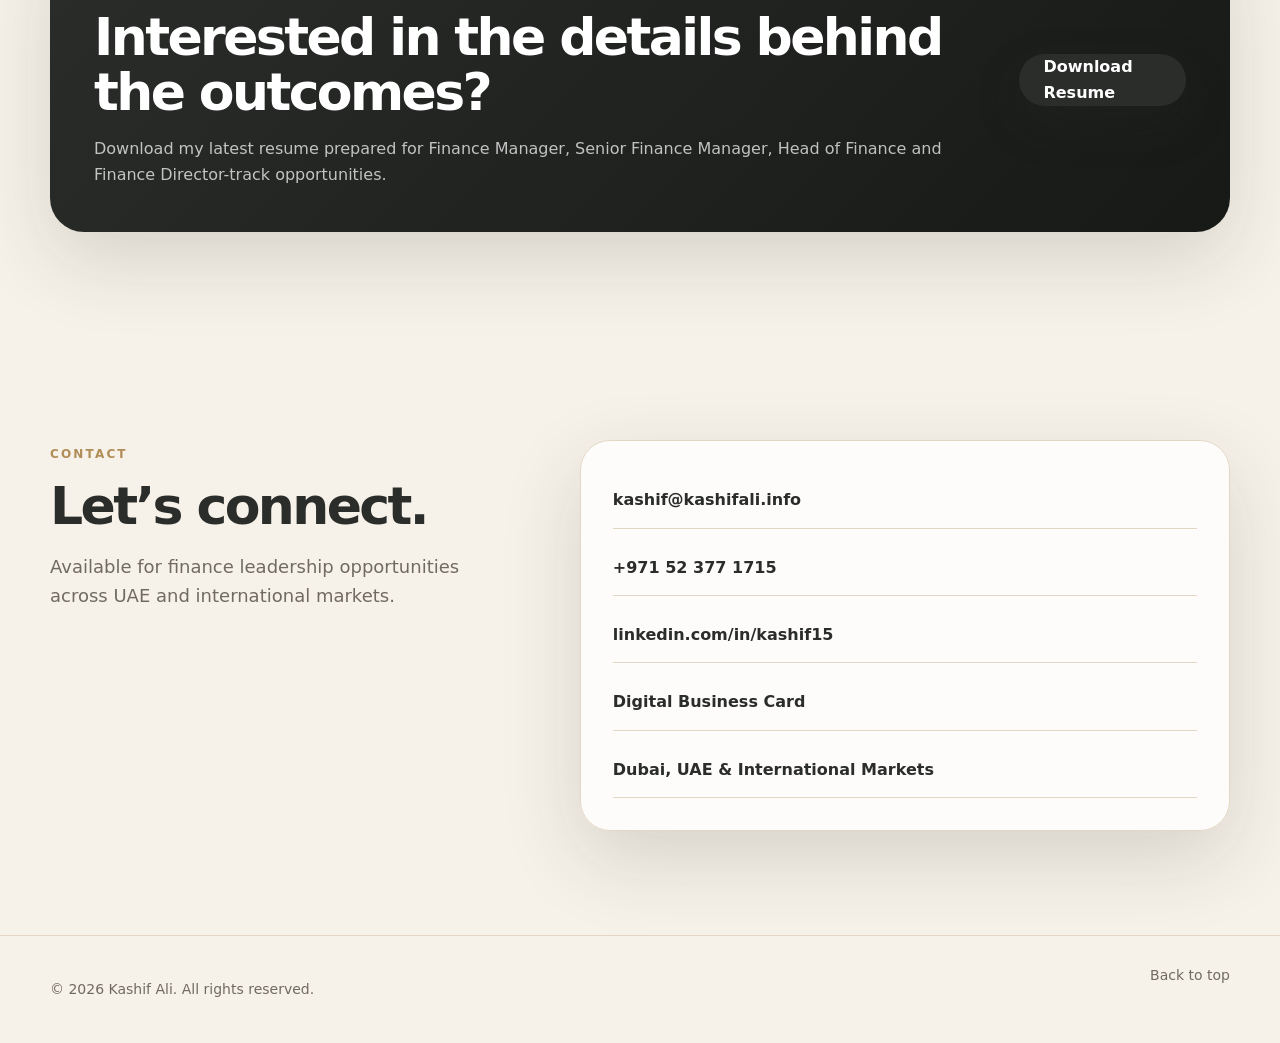
==== commit e449a350: "Add files via upload" ====
--- a/index.html
+++ b/index.html
@@ -3,29 +3,31 @@
 <head>
   <meta charset="UTF-8" />
   <meta name="viewport" content="width=device-width, initial-scale=1.0" />
-  <title>Kashif Ali | Strategic Finance Leader | UAE & International Markets</title>
-  <meta name="description" content="Kashif Ali is a Strategic Finance Leader with 13+ years of experience across FP&A, treasury, corporate finance, manufacturing finance, investor funding, ERP transformation and governance." />
-  <meta name="keywords" content="Kashif Ali, Strategic Finance Leader, FP&A, Treasury, Corporate Finance, Finance Manager, Head of Finance, Manufacturing Finance, Dubai, ACCA" />
-  <meta property="og:title" content="Kashif Ali | Strategic Finance Leader" />
-  <meta property="og:description" content="Driving Financial Performance, Capital Strategy & Business Transformation." />
-  <meta property="og:type" content="website" />
-  <meta property="og:url" content="https://kashifali.info" />
-  <meta property="og:image" content="assets/profile.jpg" />
-  <link rel="icon" href="assets/favicon.svg" type="image/svg+xml" />
-  <link rel="stylesheet" href="styles.css" />
-
+  <title>Kashif Ali | Finance Should Improve Business Performance</title>
+  <meta name="description" content="Finance should do more than explain business performance. It should improve it. Kashif Ali helps business leaders turn financial insight into measurable business outcomes." />
+  <meta name="keywords" content="Kashif Ali, Business Transformation Partner, Finance Leader, FP&A, Treasury, Corporate Finance, Manufacturing Finance, Working Capital, Dubai, UAE, ACCA" />
   <meta name="robots" content="index, follow" />
   <link rel="canonical" href="https://kashifali.info/" />
+
   <meta name="google-site-verification" content="O3PEGT_ESB_7BS3BkQKM0X1HLkDiet7_AV5g5B24JnU" />
+
+  <meta property="og:title" content="Finance should do more than explain business performance." />
+  <meta property="og:description" content="It should improve it. Kashif Ali | Business Transformation Partner." />
+  <meta property="og:type" content="website" />
+  <meta property="og:url" content="https://kashifali.info/" />
   <meta property="og:image" content="https://kashifali.info/assets/og-image.jpg" />
-  <meta property="og:image:alt" content="Kashif Ali - Strategic Finance Leader" />
+  <meta property="og:image:alt" content="Finance should do more than explain business performance. It should improve it." />
   <meta property="og:site_name" content="Kashif Ali" />
+
   <meta name="twitter:card" content="summary_large_image" />
-  <meta name="twitter:title" content="Kashif Ali | Strategic Finance Leader" />
-  <meta name="twitter:description" content="Driving Financial Performance, Capital Strategy & Business Transformation." />
+  <meta name="twitter:title" content="Finance should do more than explain business performance." />
+  <meta name="twitter:description" content="It should improve it. Kashif Ali | Business Transformation Partner." />
   <meta name="twitter:image" content="https://kashifali.info/assets/og-image.jpg" />
-  <meta name="theme-color" content="#2b2d2b" />
+
+  <meta name="theme-color" content="#2B2D2B" />
+  <link rel="icon" href="assets/favicon.svg" type="image/svg+xml" />
   <link rel="manifest" href="manifest.webmanifest" />
+  <link rel="stylesheet" href="styles.css" />
 
   <script async src="https://www.googletagmanager.com/gtag/js?id=G-428QS1JCM2"></script>
   <script>
@@ -41,53 +43,89 @@
     "@type": "Person",
     "name": "Kashif Ali",
     "url": "https://kashifali.info/",
-    "image": "https://kashifali.info/assets/profile.jpg",
     "email": "mailto:kashif@kashifali.info",
     "telephone": "+971523771715",
-    "jobTitle": "Strategic Finance Leader",
+    "jobTitle": "Business Transformation Partner",
+    "description": "Finance should do more than explain business performance. It should improve it.",
     "knowsAbout": ["FP&A", "Treasury Management", "Corporate Finance", "Manufacturing Finance", "Working Capital Optimization", "Investor Relations", "ERP Transformation", "Internal Audit", "Business Partnering"],
     "sameAs": ["https://www.linkedin.com/in/kashif15/"],
     "address": {"@type": "PostalAddress", "addressCountry": "AE"}
   }
   </script>
-
 </head>
 <body>
   <div class="noise"></div>
+  <div class="cursor-dot" aria-hidden="true"></div>
+  <div class="loader" aria-hidden="true"><span>Finance should improve performance.</span></div>
+
   <header class="header" id="home">
     <nav class="nav">
       <a class="logo" href="#home" aria-label="Kashif Ali home"><span>KA</span></a>
       <button class="menu-btn" aria-label="Open menu" aria-expanded="false"><i></i><i></i><i></i></button>
       <div class="nav-links">
-        <a href="#leadership">Leadership</a>
-        <a href="#projects">Projects</a>
+        <a href="#philosophy">Philosophy</a>
+        <a href="#thinking">Thinking</a>
+        <a href="#outcomes">Outcomes</a>
         <a href="#expertise">Expertise</a>
-        <a href="#career">Career</a>
         <a href="#contact">Contact</a>
       </div>
     </nav>
   </header>
+
   <main>
-    <section class="hero">
-      <div class="container hero-grid">
+    <section class="hero philosophy-hero">
+      <div class="container hero-editorial">
         <div class="hero-copy reveal">
-          <p class="micro">UAE & International Markets • 13+ Years of Finance Leadership</p>
-          <h1>Kashif Ali</h1>
-          <h2>Strategic Finance Leader</h2>
-          <p class="tagline">Driving Financial Performance, Capital Strategy & Business Transformation</p>
-          <p class="intro">I partner with executive leadership teams to transform financial insight into strategic business decisions that improve profitability, strengthen cash flow, optimize capital and enable sustainable business growth.</p>
+          <p class="micro">Kashif Ali Executive Brand</p>
+          <h1>Finance should do more than explain business performance.</h1>
+          <div class="hero-highlight">It should improve it.</div>
+          <p class="tagline">Helping Business Leaders Turn Financial Insight into Measurable Business Outcomes</p>
+          <div class="identity-card">
+            <span>Kashif Ali</span>
+            <strong>Business Transformation Partner</strong>
+          </div>
           <div class="cta-row">
             <a href="assets/resume.pdf" class="btn primary" target="_blank" rel="noopener" data-track="resume-download">Download Resume</a>
-            <a href="https://www.linkedin.com/in/kashif15/" class="btn outline" target="_blank" rel="noopener">LinkedIn Profile</a>
+            <a href="card.html" class="btn outline">Digital Card</a>
+            <a href="https://www.linkedin.com/in/kashif15/" class="btn ghost" target="_blank" rel="noopener">LinkedIn</a>
           </div>
         </div>
-        <div class="hero-photo-wrap reveal">
-          <div class="frame"></div>
-          <img src="assets/profile.jpg" alt="Kashif Ali professional profile photo" class="hero-photo" loading="eager" />
-          <div class="floating-note"><strong>Finance should not only report performance.</strong><span>It should shape it.</span></div>
-        </div>
-      </div>
-    </section>
+        <div class="hero-statement reveal" aria-label="brand philosophy">
+          <div class="statement-number">01</div>
+          <p>I do not see finance as a reporting function only.</p>
+          <p>I use financial insight, operational reality and business judgment to help leadership teams decide what to do next.</p>
+        </div>
+      </div>
+    </section>
+
+    <section class="section" id="philosophy">
+      <div class="container split">
+        <div class="section-title reveal">
+          <span>The Philosophy</span>
+          <h2>Better numbers are useful. Better decisions change businesses.</h2>
+        </div>
+        <div class="prose reveal">
+          <p>I am not a typical stereotype finance professional who only reports what happened. My strength is connecting financial numbers with non-financial factors, operational constraints and commercial realities.</p>
+          <p>I translate that understanding into practical options, action plans and decisions management can actually use. Whether the issue is cash flow, margins, process gaps, funding, governance or execution, I try to understand the ground reality before recommending a financial solution.</p>
+          <p>That is why I position myself as a business transformation partner. My value is not only in preparing reports; it is in helping leaders build a better business from what the numbers reveal.</p>
+        </div>
+      </div>
+    </section>
+
+    <section class="section problem-section">
+      <div class="container">
+        <div class="center-title reveal">
+          <span>Why It Matters</span>
+          <h2>Many businesses do not suffer from a lack of reports. They suffer from unclear decisions.</h2>
+        </div>
+        <div class="problem-grid">
+          <div class="problem reveal"><h3>Cash is tight</h3><p>Not always because sales are weak, but because working capital, receivables, stock and supplier decisions are not aligned.</p></div>
+          <div class="problem reveal"><h3>Margins are under pressure</h3><p>Not always because pricing is wrong, but because the business does not fully understand cost behaviour and operational leakage.</p></div>
+          <div class="problem reveal"><h3>Reports do not drive action</h3><p>Numbers explain the past. Finance becomes valuable when it helps leaders decide what needs to change next.</p></div>
+        </div>
+      </div>
+    </section>
+
     <section class="metrics">
       <div class="container metrics-grid">
         <div class="metric reveal"><strong>AED 14M+</strong><span>Working Capital Released</span></div>
@@ -98,35 +136,53 @@
         <div class="metric reveal"><strong>13+</strong><span>Years Leadership Experience</span></div>
       </div>
     </section>
-    <section class="section" id="leadership">
+
+    <section class="section" id="thinking">
+      <div class="container">
+        <div class="center-title reveal"><span>How I Think</span><h2>I solve business problems using finance.</h2></div>
+        <div class="thinking-grid">
+          <article class="thinking reveal"><small>01</small><h3>Understand before changing</h3><p>I first understand the business reality behind the numbers: people, processes, constraints, incentives and decision points.</p></article>
+          <article class="thinking reveal"><small>02</small><h3>Challenge respectfully</h3><p>I question existing ways of working without slowing business operations or damaging stakeholder trust.</p></article>
+          <article class="thinking reveal"><small>03</small><h3>Build decision systems</h3><p>I create dashboards, controls, SOPs, models and finance processes that help management act with clarity.</p></article>
+          <article class="thinking reveal"><small>04</small><h3>Measure outcomes</h3><p>I focus less on activity and more on what changes: cash flow, profitability, governance, execution and growth.</p></article>
+        </div>
+      </div>
+    </section>
+
+    <section class="section projects-section" id="outcomes">
+      <div class="container">
+        <div class="center-title reveal"><span>Business Outcomes</span><h2>Evidence that finance can improve business performance.</h2></div>
+        <div class="project-grid">
+          <article class="project reveal"><small>Working Capital Transformation</small><h3>AED 14M+ Cash Flow Improvement</h3><p>Released cash and strengthened liquidity through receivables discipline, cash flow planning, procurement alignment and working capital optimization.</p></article>
+          <article class="project reveal"><small>Capital Raising</small><h3>AED 5.5M Growth Funding</h3><p>Supported investor engagement and funding initiatives that strengthened the capital base and enabled business expansion.</p></article>
+          <article class="project reveal"><small>Investor Financing</small><h3>GBP 1.5M Supplier Contract Funding</h3><p>Structured and facilitated private investor financing for a strategic supplier purchase contract, supporting transaction execution and growth objectives.</p></article>
+          <article class="project reveal"><small>ERP & Process Transformation</small><h3>55% Efficiency Improvement</h3><p>Participated in Microsoft Dynamics 365 implementation, improving process execution time and enhancing reporting, controls and decision visibility.</p></article>
+          <article class="project reveal"><small>Commercial Optimization</small><h3>AED 3M+ Savings Generated</h3><p>Delivered savings through supplier financing, pricing support, cost optimization, negotiation and margin-focused analysis.</p></article>
+          <article class="project reveal"><small>Governance & Internal Audit</small><h3>Cross-Functional Audit Impact</h3><p>Conducted risk-based audits across Marketing, HR, Supply Chain, Manufacturing and Commercial Operations, identifying process improvements and strengthening controls.</p></article>
+        </div>
+      </div>
+    </section>
+
+    <section class="section case-section">
       <div class="container split">
-        <div class="section-title reveal"><span>Leadership Philosophy</span><h2>Great finance leaders do not simply measure performance — they influence it.</h2></div>
-        <div class="prose reveal">
-          <p>Across more than 13 years in finance leadership, I have delivered measurable results through FP&A, corporate finance, treasury, manufacturing finance, ERP transformation, investor funding, governance and business partnering.</p>
-          <p>I believe finance should enable confident decisions through transparency, commercial understanding, governance and disciplined capital allocation. Whether supporting CEOs, shareholders, investors or operational teams, my objective has always been to create sustainable value through strategic financial leadership.</p>
-          <p>My experience also extends into enterprise-wide governance and operational improvement, including risk-based internal audits across marketing, human resources, supply chain, manufacturing and commercial operations.</p>
-        </div>
-      </div>
-    </section>
-    <section class="section projects-section" id="projects">
-      <div class="container">
-        <div class="center-title reveal"><span>Selected Projects</span><h2>Signature outcomes across capital, transformation, governance and growth.</h2></div>
-        <div class="project-grid">
-          <article class="project reveal"><small>Working Capital Transformation</small><h3>AED 14M+ Cash Flow Improvement</h3><p>Released cash and strengthened liquidity through receivables discipline, cash flow planning, procurement alignment and working capital optimization initiatives.</p></article>
-          <article class="project reveal"><small>Capital Raising</small><h3>AED 5.5M Growth Funding</h3><p>Supported investor engagement and funding initiatives that strengthened the capital base and enabled strategic business expansion.</p></article>
-          <article class="project reveal"><small>Investor Financing</small><h3>GBP 1.5M Supplier Contract Funding</h3><p>Structured and facilitated private investor financing for a strategic supplier purchase contract, supporting transaction execution and revenue growth objectives.</p></article>
-          <article class="project reveal"><small>ERP & Process Transformation</small><h3>55% Efficiency Improvement</h3><p>Participated in Microsoft Dynamics 365 implementation, improving process execution time and enhancing reporting, controls and decision visibility.</p></article>
-          <article class="project reveal"><small>Commercial Optimization</small><h3>AED 3M+ Savings Generated</h3><p>Delivered savings through supplier financing, pricing support, cost optimization, commercial negotiation and margin-focused analysis.</p></article>
-          <article class="project reveal"><small>Governance & Internal Audit</small><h3>Cross-Functional Audit Impact</h3><p>Conducted risk-based audits across Marketing, HR, Supply Chain, Manufacturing and Commercial Operations, identifying process improvements and strengthening internal controls.</p></article>
-        </div>
-      </div>
-    </section>
+        <div class="section-title reveal"><span>Selected Transformation</span><h2>From reporting performance to improving performance.</h2></div>
+        <div class="case-stack reveal">
+          <div class="case-row"><b>Challenge</b><p>Business decisions were being made with incomplete visibility across cash flow, margins, operational processes and accountability.</p></div>
+          <div class="case-row"><b>Approach</b><p>Connect financial analysis with operational realities, challenge assumptions, redesign processes and create management tools that support decisions.</p></div>
+          <div class="case-row"><b>Outcome</b><p>Improved liquidity, stronger governance, better reporting discipline, enhanced cost visibility and measurable business performance improvements.</p></div>
+        </div>
+      </div>
+    </section>
+
     <section class="section" id="expertise">
       <div class="container">
         <div class="center-title reveal"><span>Expertise</span><h2>Finance capabilities aligned with executive decision-making.</h2></div>
-        <div class="chips reveal"><span>FP&A</span><span>Treasury</span><span>Corporate Finance</span><span>Manufacturing Finance</span><span>Product Costing</span><span>Investor Relations</span><span>Business Partnering</span><span>Working Capital</span><span>ERP Transformation</span><span>Internal Controls</span><span>Risk Management</span><span>Board Reporting</span><span>Strategic Planning</span><span>Capital Allocation</span><span>Commercial Finance</span><span>Internal Audit</span></div>
-      </div>
-    </section>
+        <div class="chips reveal">
+          <span>FP&A</span><span>Treasury</span><span>Corporate Finance</span><span>Manufacturing Finance</span><span>Product Costing</span><span>Investor Relations</span><span>Business Partnering</span><span>Working Capital</span><span>ERP Transformation</span><span>Internal Controls</span><span>Risk Management</span><span>Board Reporting</span><span>Strategic Planning</span><span>Capital Allocation</span><span>Commercial Finance</span><span>Internal Audit</span>
+        </div>
+      </div>
+    </section>
+
     <section class="section career-section" id="career">
       <div class="container">
         <div class="center-title reveal"><span>Career Journey</span><h2>Progressive finance leadership across multi-sector and international environments.</h2></div>
@@ -140,16 +196,28 @@
         </div>
       </div>
     </section>
+
     <section class="section resume-band">
-      <div class="container resume-card reveal"><div><span>Executive Resume</span><h2>Interested in how I deliver strategic finance outcomes?</h2><p>Download my latest resume prepared for Finance Manager, Senior Finance Manager, Head of Finance and Finance Director-track opportunities.</p></div><a class="btn primary" href="assets/resume.pdf" target="_blank" rel="noopener">Download Resume</a></div>
-    </section>
+      <div class="container resume-card reveal">
+        <div><span>Executive Resume</span><h2>Interested in the details behind the outcomes?</h2><p>Download my latest resume prepared for Finance Manager, Senior Finance Manager, Head of Finance and Finance Director-track opportunities.</p></div>
+        <a class="btn primary" href="assets/resume.pdf" target="_blank" rel="noopener" data-track="resume-download">Download Resume</a>
+      </div>
+    </section>
+
     <section class="section contact-section" id="contact">
       <div class="container contact-grid">
         <div class="section-title reveal"><span>Contact</span><h2>Let’s connect.</h2><p>Available for finance leadership opportunities across UAE and international markets.</p></div>
-        <div class="contact-panel reveal"><a href="mailto:kashif@kashifali.info">kashif@kashifali.info</a><a href="tel:+971523771715">+971 52 3771715</a><a href="https://www.linkedin.com/in/kashif15/" target="_blank" rel="noopener">linkedin.com/in/kashif15</a><span>UAE & International Markets</span></div>
+        <div class="contact-panel reveal">
+          <a href="mailto:kashif@kashifali.info">kashif@kashifali.info</a>
+          <a href="tel:+971523771715">+971 52 377 1715</a>
+          <a href="https://www.linkedin.com/in/kashif15/" target="_blank" rel="noopener">linkedin.com/in/kashif15</a>
+          <a href="card.html">Digital Business Card</a>
+          <span>Dubai, UAE & International Markets</span>
+        </div>
       </div>
     </section>
   </main>
+
   <footer><div class="container footer-inner"><p>© <span id="year"></span> Kashif Ali. All rights reserved.</p><a href="#home">Back to top</a></div></footer>
   <script src="script.js"></script>
 </body>
--- a/styles.css
+++ b/styles.css
@@ -1 +1 @@
-:root{--charcoal:#2b2d2b;--charcoal2:#171917;--bronze:#b08d57;--gold:#d4b06a;--ivory:#f7f2e9;--warm:#eee4d4;--white:#fff;--text:#232323;--muted:#706b61;--line:rgba(43,45,43,.14);--shadow:0 28px 90px rgba(23,25,23,.14);--radius:30px;--max:1180px}*{box-sizing:border-box}html{scroll-behavior:smooth}body{margin:0;font-family:Inter,ui-sans-serif,system-ui,-apple-system,BlinkMacSystemFont,"Segoe UI",Arial,sans-serif;background:var(--ivory);color:var(--text);line-height:1.65}body:before{content:"";position:fixed;inset:0;pointer-events:none;background:radial-gradient(circle at 12% 8%,rgba(176,141,87,.22),transparent 34%),radial-gradient(circle at 90% 4%,rgba(43,45,43,.11),transparent 28%),linear-gradient(180deg,#fbf7ef 0%,#f7f2e9 60%,#efe3d0 100%);z-index:-2}.noise{position:fixed;inset:0;opacity:.05;pointer-events:none;background-image:linear-gradient(45deg,rgba(0,0,0,.3) 25%,transparent 25%),linear-gradient(-45deg,rgba(0,0,0,.25) 25%,transparent 25%);background-size:6px 6px;z-index:-1}a{color:inherit;text-decoration:none}img{display:block;max-width:100%}.container{width:min(var(--max),calc(100% - 42px));margin:0 auto}.header{position:sticky;top:0;z-index:30;border-bottom:1px solid var(--line);background:rgba(247,242,233,.84);backdrop-filter:blur(16px)}.nav{height:76px;width:min(var(--max),calc(100% - 42px));margin:0 auto;display:flex;align-items:center;justify-content:space-between}.logo span{width:46px;height:46px;border-radius:50%;display:grid;place-items:center;background:var(--charcoal);color:var(--gold);font-family:Georgia,serif;font-weight:800;letter-spacing:-.04em;box-shadow:0 14px 34px rgba(43,45,43,.18)}.nav-links{display:flex;gap:28px;color:var(--muted);font-size:14px;font-weight:650}.nav-links a:hover{color:var(--charcoal)}.menu-btn{display:none;border:1px solid var(--line);background:rgba(255,255,255,.65);border-radius:12px;width:44px;height:44px}.menu-btn i{display:block;width:18px;height:2px;background:var(--charcoal);margin:4px auto}.hero{padding:96px 0 64px}.hero-grid{display:grid;grid-template-columns:1.05fr .82fr;gap:74px;align-items:center}.micro{display:inline-flex;padding:9px 14px;border:1px solid rgba(176,141,87,.35);border-radius:999px;color:var(--charcoal);background:rgba(255,255,255,.45);font-size:12px;font-weight:800;letter-spacing:.08em;text-transform:uppercase;margin:0 0 26px}h1,h2,h3{margin:0;line-height:1.05;color:var(--charcoal)}h1{font-family:Georgia,"Times New Roman",serif;font-size:clamp(58px,8.5vw,112px);letter-spacing:-.07em}.hero h2{margin-top:12px;font-size:clamp(28px,4vw,54px);letter-spacing:-.045em}.tagline{margin:24px 0 0;font-size:clamp(24px,3vw,40px);line-height:1.18;color:var(--bronze);max-width:820px;font-weight:800;letter-spacing:-.04em}.intro{color:var(--muted);font-size:18px;margin:26px 0 0;max-width:700px}.cta-row{display:flex;flex-wrap:wrap;gap:14px;margin-top:34px}.btn{min-height:50px;padding:0 24px;border-radius:999px;display:inline-flex;align-items:center;justify-content:center;font-weight:800;transition:transform .25s ease,box-shadow .25s ease}.btn:hover{transform:translateY(-2px)}.btn.primary{background:var(--charcoal);color:white;box-shadow:0 18px 45px rgba(43,45,43,.22)}.btn.outline{border:1px solid var(--charcoal);color:var(--charcoal);background:rgba(255,255,255,.5)}.hero-photo-wrap{position:relative}.frame{position:absolute;inset:-18px 22px 22px -18px;border:1px solid rgba(176,141,87,.45);border-radius:42px;z-index:-1}.hero-photo{width:100%;aspect-ratio:1/1.12;object-fit:cover;border-radius:42px;box-shadow:var(--shadow);border:12px solid rgba(255,255,255,.72)}.floating-note{position:absolute;left:-42px;bottom:42px;width:255px;border-radius:24px;padding:20px;background:rgba(43,45,43,.92);color:#fff;box-shadow:var(--shadow);backdrop-filter:blur(16px)}.floating-note strong{display:block;font-size:15px;line-height:1.35;color:var(--gold)}.floating-note span{display:block;margin-top:6px;color:rgba(255,255,255,.78)}.metrics{padding:34px 0;border-top:1px solid var(--line);border-bottom:1px solid var(--line);background:rgba(255,255,255,.38)}.metrics-grid{display:grid;grid-template-columns:repeat(6,1fr);gap:14px}.metric{text-align:center;padding:22px 14px;border-radius:22px;background:rgba(255,255,255,.7);border:1px solid var(--line);box-shadow:0 18px 44px rgba(43,45,43,.06)}.metric strong{display:block;font-size:26px;color:var(--charcoal);line-height:1}.metric span{display:block;margin-top:10px;font-size:13px;color:var(--muted);line-height:1.35}.section{padding:104px 0}.split,.contact-grid{display:grid;grid-template-columns:.82fr 1.18fr;gap:78px}.section-title span,.center-title span,.resume-card span{display:inline-block;color:var(--bronze);text-transform:uppercase;font-weight:900;font-size:12px;letter-spacing:.18em;margin-bottom:14px}.section-title h2,.center-title h2,.resume-card h2{font-size:clamp(32px,4.2vw,52px);letter-spacing:-.05em}.prose p{color:var(--muted);font-size:18px;margin:0 0 20px}.projects-section{background:var(--warm)}.center-title{text-align:center;max-width:800px;margin:0 auto 54px}.project-grid{display:grid;grid-template-columns:repeat(3,1fr);gap:22px}.project{min-height:275px;padding:30px;border-radius:var(--radius);background:linear-gradient(180deg,rgba(255,255,255,.82),rgba(255,255,255,.62));border:1px solid rgba(43,45,43,.11);box-shadow:0 20px 52px rgba(43,45,43,.08);position:relative;overflow:hidden}.project:after{content:"";position:absolute;right:-40px;bottom:-40px;width:130px;height:130px;border-radius:50%;background:rgba(176,141,87,.13)}.project small{color:var(--bronze);font-weight:900;text-transform:uppercase;letter-spacing:.12em;font-size:11px}.project h3{font-size:24px;margin:16px 0 12px;letter-spacing:-.025em}.project p{color:var(--muted);margin:0}.chips{display:flex;justify-content:center;flex-wrap:wrap;gap:12px;max-width:970px;margin:0 auto}.chips span{padding:12px 17px;border-radius:999px;background:rgba(255,255,255,.68);border:1px solid var(--line);color:var(--charcoal);font-weight:750;box-shadow:0 12px 36px rgba(43,45,43,.05)}.career-section{background:var(--charcoal);color:#fff}.career-section h2,.career-section h3{color:#fff}.career-section .center-title span{color:var(--gold)}.timeline{max-width:950px;margin:0 auto;position:relative}.timeline:before{content:"";position:absolute;left:126px;top:0;bottom:0;width:1px;background:rgba(255,255,255,.16)}.timeline-row{display:grid;grid-template-columns:98px 1fr;gap:56px;padding:24px 0;position:relative}.timeline-row:before{content:"";position:absolute;left:118px;top:38px;width:16px;height:16px;background:var(--gold);border-radius:50%;border:5px solid var(--charcoal)}.timeline-year{color:var(--gold);font-size:20px;font-weight:900}.timeline-card{padding:24px 28px;border-radius:24px;background:rgba(255,255,255,.07);border:1px solid rgba(255,255,255,.12)}.timeline-card h3{font-size:24px}.timeline-card p{color:var(--gold);font-weight:800;margin:8px 0}.timeline-card span{color:rgba(255,255,255,.74)}.resume-band{padding-top:76px}.resume-card{background:linear-gradient(135deg,var(--charcoal),var(--charcoal2));color:#fff;border-radius:34px;padding:44px;box-shadow:var(--shadow);display:flex;justify-content:space-between;gap:28px;align-items:center}.resume-card h2{color:#fff}.resume-card p{color:rgba(255,255,255,.72);margin-bottom:0}.resume-card span{color:var(--gold)}.contact-panel{background:rgba(255,255,255,.76);border:1px solid var(--line);border-radius:var(--radius);padding:32px;box-shadow:var(--shadow);display:grid;gap:12px}.contact-panel a,.contact-panel span{padding:14px 0;border-bottom:1px solid var(--line);font-weight:750}.contact-panel a:hover{color:var(--bronze)}footer{border-top:1px solid var(--line);padding:28px 0;color:var(--muted);font-size:14px}.footer-inner{display:flex;justify-content:space-between;gap:18px}.reveal{opacity:0;transform:translateY(24px);transition:opacity .75s ease,transform .75s ease}.reveal.visible{opacity:1;transform:translateY(0)}@media(max-width:980px){.hero-grid,.split,.contact-grid{grid-template-columns:1fr;gap:50px}.metrics-grid{grid-template-columns:repeat(3,1fr)}.project-grid{grid-template-columns:repeat(2,1fr)}.floating-note{left:18px}.nav-links{display:none;position:fixed;top:76px;left:20px;right:20px;flex-direction:column;gap:18px;background:rgba(255,255,255,.94);border:1px solid var(--line);border-radius:20px;padding:22px;box-shadow:var(--shadow)}.nav-links.open{display:flex}.menu-btn{display:block}}@media(max-width:680px){.container,.nav{width:min(100% - 28px,var(--max))}.hero{padding:62px 0 46px}.section{padding:74px 0}.metrics-grid,.project-grid{grid-template-columns:1fr}.cta-row{flex-direction:column}.btn{width:100%}.floating-note{position:static;width:auto;margin-top:16px}.timeline:before{left:10px}.timeline-row{grid-template-columns:1fr;gap:8px;padding-left:42px}.timeline-row:before{left:2px}.resume-card{flex-direction:column;align-items:flex-start}.footer-inner{flex-direction:column}}
+:root{--ivory:#f7f2e9;--warm:#eee4d4;--charcoal:#2b2d2b;--charcoal2:#171917;--bronze:#b08d57;--gold:#d4b06a;--text:#2b2d2b;--muted:#706b61;--line:#e3d6c4;--white:#fff;--shadow:0 28px 80px rgba(43,45,43,.16);--radius:30px;--max:1180px}*{box-sizing:border-box}html{scroll-behavior:smooth}body{margin:0;font-family:Inter,ui-sans-serif,system-ui,-apple-system,BlinkMacSystemFont,"Segoe UI",Arial,sans-serif;background:var(--ivory);color:var(--text);line-height:1.65;cursor:none}body:before{content:"";position:fixed;inset:0;pointer-events:none;background:radial-gradient(circle at 12% 8%,rgba(176,141,87,.18),transparent 34%),radial-gradient(circle at 90% 4%,rgba(43,45,43,.09),transparent 28%),linear-gradient(180deg,#fbf7ef 0%,#f7f2e9 60%,#efe3d0 100%);z-index:-2}.noise{position:fixed;inset:0;opacity:.04;pointer-events:none;background-image:linear-gradient(45deg,rgba(0,0,0,.3) 25%,transparent 25%),linear-gradient(-45deg,rgba(0,0,0,.25) 25%,transparent 25%);background-size:6px 6px;z-index:-1}.cursor-dot{position:fixed;left:0;top:0;width:18px;height:18px;border-radius:50%;border:1px solid var(--bronze);pointer-events:none;z-index:1000;transform:translate(-50%,-50%);transition:width .2s ease,height .2s ease,background .2s ease;mix-blend-mode:multiply}.cursor-dot.active{width:42px;height:42px;background:rgba(176,141,87,.12)}.loader{position:fixed;inset:0;background:var(--charcoal);z-index:999;display:grid;place-items:center;color:var(--gold);font-family:Georgia,serif;font-size:clamp(24px,4vw,48px);animation:loaderOut .9s ease 1.05s forwards}.loader span{opacity:0;animation:fadeUp .8s ease .15s forwards}@keyframes loaderOut{to{opacity:0;visibility:hidden}}@keyframes fadeUp{from{opacity:0;transform:translateY(18px)}to{opacity:1;transform:translateY(0)}}a{color:inherit;text-decoration:none}img{display:block;max-width:100%}.container{width:min(var(--max),calc(100% - 42px));margin:0 auto}.header{position:sticky;top:0;z-index:30;border-bottom:1px solid var(--line);background:rgba(247,242,233,.84);backdrop-filter:blur(16px)}.nav{height:76px;width:min(var(--max),calc(100% - 42px));margin:0 auto;display:flex;align-items:center;justify-content:space-between}.logo span{width:46px;height:46px;border-radius:50%;display:grid;place-items:center;background:var(--charcoal);color:var(--gold);font-family:Georgia,serif;font-weight:800;letter-spacing:-.04em;box-shadow:0 14px 34px rgba(43,45,43,.18)}.nav-links{display:flex;gap:28px;color:var(--muted);font-size:14px;font-weight:650}.nav-links a:hover{color:var(--charcoal)}.menu-btn{display:none;border:1px solid var(--line);background:rgba(255,255,255,.65);border-radius:12px;width:44px;height:44px}.menu-btn i{display:block;width:18px;height:2px;background:var(--charcoal);margin:4px auto}.hero{padding:104px 0 76px}.hero-editorial{display:grid;grid-template-columns:1fr 360px;gap:70px;align-items:end}.micro{display:inline-flex;padding:9px 14px;border:1px solid rgba(176,141,87,.35);border-radius:999px;color:var(--charcoal);background:rgba(255,255,255,.45);font-size:12px;font-weight:800;letter-spacing:.08em;text-transform:uppercase;margin:0 0 28px}h1,h2,h3{margin:0;line-height:1.05;color:var(--charcoal)}.hero h1{font-family:Georgia,"Times New Roman",serif;font-size:clamp(52px,8.2vw,104px);letter-spacing:-.075em;max-width:980px}.hero-highlight{font-family:Georgia,"Times New Roman",serif;margin-top:18px;color:var(--bronze);font-weight:800;font-size:clamp(54px,8.8vw,118px);line-height:.95;letter-spacing:-.08em}.tagline{margin:34px 0 0;font-family:Georgia,"Times New Roman",serif;font-size:clamp(26px,3.5vw,46px);line-height:1.12;color:var(--charcoal);max-width:860px;font-weight:700;letter-spacing:-.045em}.identity-card{margin-top:30px;padding:20px 0 0;border-top:1px solid var(--line);display:flex;gap:16px;align-items:baseline;flex-wrap:wrap}.identity-card span{font-family:Georgia,serif;font-size:30px;color:var(--charcoal)}.identity-card strong{color:var(--bronze);font-size:15px;text-transform:uppercase;letter-spacing:.12em}.hero-statement{align-self:stretch;min-height:420px;padding:34px;border-radius:34px;background:linear-gradient(135deg,var(--charcoal),var(--charcoal2));color:#fff;box-shadow:var(--shadow);display:flex;flex-direction:column;justify-content:flex-end;position:relative;overflow:hidden}.hero-statement:before{content:"";position:absolute;right:-90px;top:-90px;width:250px;height:250px;border-radius:50%;border:1px solid rgba(212,176,106,.35)}.statement-number{position:absolute;top:30px;left:34px;color:var(--gold);font-size:14px;font-weight:900;letter-spacing:.18em}.hero-statement p{font-family:Georgia,serif;font-size:25px;line-height:1.3;color:rgba(255,255,255,.9);margin:18px 0 0}.cta-row{display:flex;flex-wrap:wrap;gap:14px;margin-top:34px}.btn{min-height:50px;padding:0 24px;border-radius:999px;display:inline-flex;align-items:center;justify-content:center;font-weight:800;transition:transform .25s ease,box-shadow .25s ease}.btn:hover{transform:translateY(-2px)}.btn.primary{background:var(--charcoal);color:white;box-shadow:0 18px 45px rgba(43,45,43,.22)}.btn.outline{border:1px solid var(--charcoal);color:var(--charcoal);background:rgba(255,255,255,.5)}.btn.ghost{color:var(--muted);border:1px solid var(--line);background:rgba(255,255,255,.32)}.section{padding:104px 0}.split,.contact-grid{display:grid;grid-template-columns:.82fr 1.18fr;gap:78px}.section-title span,.center-title span,.resume-card span{display:inline-block;color:var(--bronze);text-transform:uppercase;font-weight:900;font-size:12px;letter-spacing:.18em;margin-bottom:14px}.section-title h2,.center-title h2,.resume-card h2{font-size:clamp(32px,4.2vw,52px);letter-spacing:-.05em}.section-title p{color:var(--muted);font-size:18px}.prose p{color:var(--muted);font-size:18px;margin:0 0 20px}.problem-section{background:rgba(255,255,255,.35);border-top:1px solid var(--line);border-bottom:1px solid var(--line)}.center-title{text-align:center;max-width:850px;margin:0 auto 54px}.problem-grid,.thinking-grid{display:grid;grid-template-columns:repeat(3,1fr);gap:22px}.problem,.thinking{padding:30px;border-radius:var(--radius);background:rgba(255,255,255,.72);border:1px solid var(--line);box-shadow:0 18px 44px rgba(43,45,43,.06)}.problem h3,.thinking h3{font-size:25px;margin-bottom:12px}.problem p,.thinking p{color:var(--muted);margin:0}.thinking-grid{grid-template-columns:repeat(4,1fr)}.thinking small{color:var(--bronze);font-weight:900;letter-spacing:.12em}.metrics{padding:34px 0;border-top:1px solid var(--line);border-bottom:1px solid var(--line);background:var(--charcoal)}.metrics-grid{display:grid;grid-template-columns:repeat(6,1fr);gap:14px}.metric{text-align:center;padding:22px 14px;border-radius:22px;background:rgba(255,255,255,.07);border:1px solid rgba(255,255,255,.13)}.metric strong{display:block;font-size:26px;color:var(--gold);line-height:1}.metric span{display:block;margin-top:10px;font-size:13px;color:rgba(255,255,255,.72);line-height:1.35}.projects-section{background:var(--warm)}.project-grid{display:grid;grid-template-columns:repeat(3,1fr);gap:22px}.project{min-height:275px;padding:30px;border-radius:var(--radius);background:linear-gradient(180deg,rgba(255,255,255,.82),rgba(255,255,255,.62));border:1px solid rgba(43,45,43,.11);box-shadow:0 20px 52px rgba(43,45,43,.08);position:relative;overflow:hidden}.project:after{content:"";position:absolute;right:-40px;bottom:-40px;width:130px;height:130px;border-radius:50%;background:rgba(176,141,87,.13)}.project small{color:var(--bronze);font-weight:900;text-transform:uppercase;letter-spacing:.12em;font-size:11px}.project h3{font-size:24px;margin:16px 0 12px;letter-spacing:-.025em}.project p{color:var(--muted);margin:0}.case-section{background:#fbf7ef}.case-stack{display:grid;gap:16px}.case-row{padding:22px 24px;border-radius:22px;background:rgba(255,255,255,.74);border:1px solid var(--line)}.case-row b{color:var(--bronze);text-transform:uppercase;letter-spacing:.13em;font-size:12px}.case-row p{margin:8px 0 0;color:var(--muted)}.chips{display:flex;justify-content:center;flex-wrap:wrap;gap:12px;max-width:970px;margin:0 auto}.chips span{padding:12px 17px;border-radius:999px;background:rgba(255,255,255,.68);border:1px solid var(--line);color:var(--charcoal);font-weight:750;box-shadow:0 12px 36px rgba(43,45,43,.05)}.career-section{background:var(--charcoal);color:#fff}.career-section h2,.career-section h3{color:#fff}.career-section .center-title span{color:var(--gold)}.timeline{max-width:950px;margin:0 auto;position:relative}.timeline:before{content:"";position:absolute;left:126px;top:0;bottom:0;width:1px;background:rgba(255,255,255,.16)}.timeline-row{display:grid;grid-template-columns:98px 1fr;gap:56px;padding:24px 0;position:relative}.timeline-row:before{content:"";position:absolute;left:118px;top:38px;width:16px;height:16px;background:var(--gold);border-radius:50%;border:5px solid var(--charcoal)}.timeline-year{color:var(--gold);font-size:20px;font-weight:900}.timeline-card{padding:24px 28px;border-radius:24px;background:rgba(255,255,255,.07);border:1px solid rgba(255,255,255,.12)}.timeline-card h3{font-size:24px}.timeline-card p{color:var(--gold);font-weight:800;margin:8px 0}.timeline-card span{color:rgba(255,255,255,.74)}.resume-band{padding-top:76px}.resume-card{background:linear-gradient(135deg,var(--charcoal),var(--charcoal2));color:#fff;border-radius:34px;padding:44px;box-shadow:var(--shadow);display:flex;justify-content:space-between;gap:28px;align-items:center}.resume-card h2{color:#fff}.resume-card p{color:rgba(255,255,255,.72);margin-bottom:0}.resume-card span{color:var(--gold)}.contact-panel{background:rgba(255,255,255,.76);border:1px solid var(--line);border-radius:var(--radius);padding:32px;box-shadow:var(--shadow);display:grid;gap:12px}.contact-panel a,.contact-panel span{padding:14px 0;border-bottom:1px solid var(--line);font-weight:750}.contact-panel a:hover{color:var(--bronze)}footer{border-top:1px solid var(--line);padding:28px 0;color:var(--muted);font-size:14px}.footer-inner{display:flex;justify-content:space-between;gap:18px}.reveal{opacity:0;transform:translateY(24px);transition:opacity .75s ease,transform .75s ease}.reveal.visible{opacity:1;transform:translateY(0)}.card-page{background:linear-gradient(135deg,#fbf7ef 0%,var(--ivory) 62%,var(--warm) 100%)}.digital-card{min-height:100vh;padding:32px;display:grid;place-items:center}.card-panel{width:min(1080px,100%);border-radius:38px;border:1px solid var(--line);background:rgba(255,255,255,.84);box-shadow:var(--shadow);padding:54px 64px}.card-panel h1{font-family:Georgia,serif;font-size:clamp(40px,6vw,74px);letter-spacing:-.06em;max-width:930px}.gold-rule{width:120px;height:5px;background:var(--bronze);margin:30px 0}.card-panel h2{font-family:Georgia,serif;font-size:clamp(38px,5vw,60px);letter-spacing:-.05em}.card-role{color:var(--bronze);font-size:24px;margin:8px 0 0}.card-quote{font-family:Georgia,serif;font-style:italic;color:var(--muted);font-size:26px;margin:32px 0;border-left:4px solid var(--bronze);padding-left:20px}.card-actions{display:grid;grid-template-columns:repeat(3,1fr);gap:14px}.card-actions a{padding:18px;border:1px solid var(--line);border-radius:18px;background:#fff;font-weight:900}.card-actions a span{display:block;color:var(--muted);font-weight:500;font-size:13px;margin-top:4px;overflow-wrap:anywhere}.card-qr{margin-top:28px;display:flex;align-items:center;gap:18px;color:var(--bronze);font-weight:900}.card-qr img{width:120px;border:2px solid var(--bronze);border-radius:14px;background:var(--ivory);padding:8px}@media(max-width:1080px){.hero-editorial,.split,.contact-grid{grid-template-columns:1fr;gap:50px}.hero-statement{min-height:300px}.metrics-grid{grid-template-columns:repeat(3,1fr)}.project-grid,.problem-grid{grid-template-columns:repeat(2,1fr)}.thinking-grid{grid-template-columns:repeat(2,1fr)}.nav-links{display:none;position:fixed;top:76px;left:20px;right:20px;flex-direction:column;gap:18px;background:rgba(255,255,255,.94);border:1px solid var(--line);border-radius:20px;padding:22px;box-shadow:var(--shadow)}.nav-links.open{display:flex}.menu-btn{display:block}}@media(max-width:680px){body{cursor:auto}.cursor-dot{display:none}.container,.nav{width:min(100% - 28px,var(--max))}.hero{padding:62px 0 46px}.section{padding:74px 0}.metrics-grid,.project-grid,.problem-grid,.thinking-grid,.card-actions{grid-template-columns:1fr}.cta-row{flex-direction:column}.btn{width:100%}.timeline:before{left:10px}.timeline-row{grid-template-columns:1fr;gap:8px;padding-left:42px}.timeline-row:before{left:2px}.resume-card{flex-direction:column;align-items:flex-start}.footer-inner{flex-direction:column}.card-panel{padding:34px 24px}.card-qr{align-items:flex-start;flex-direction:column}}
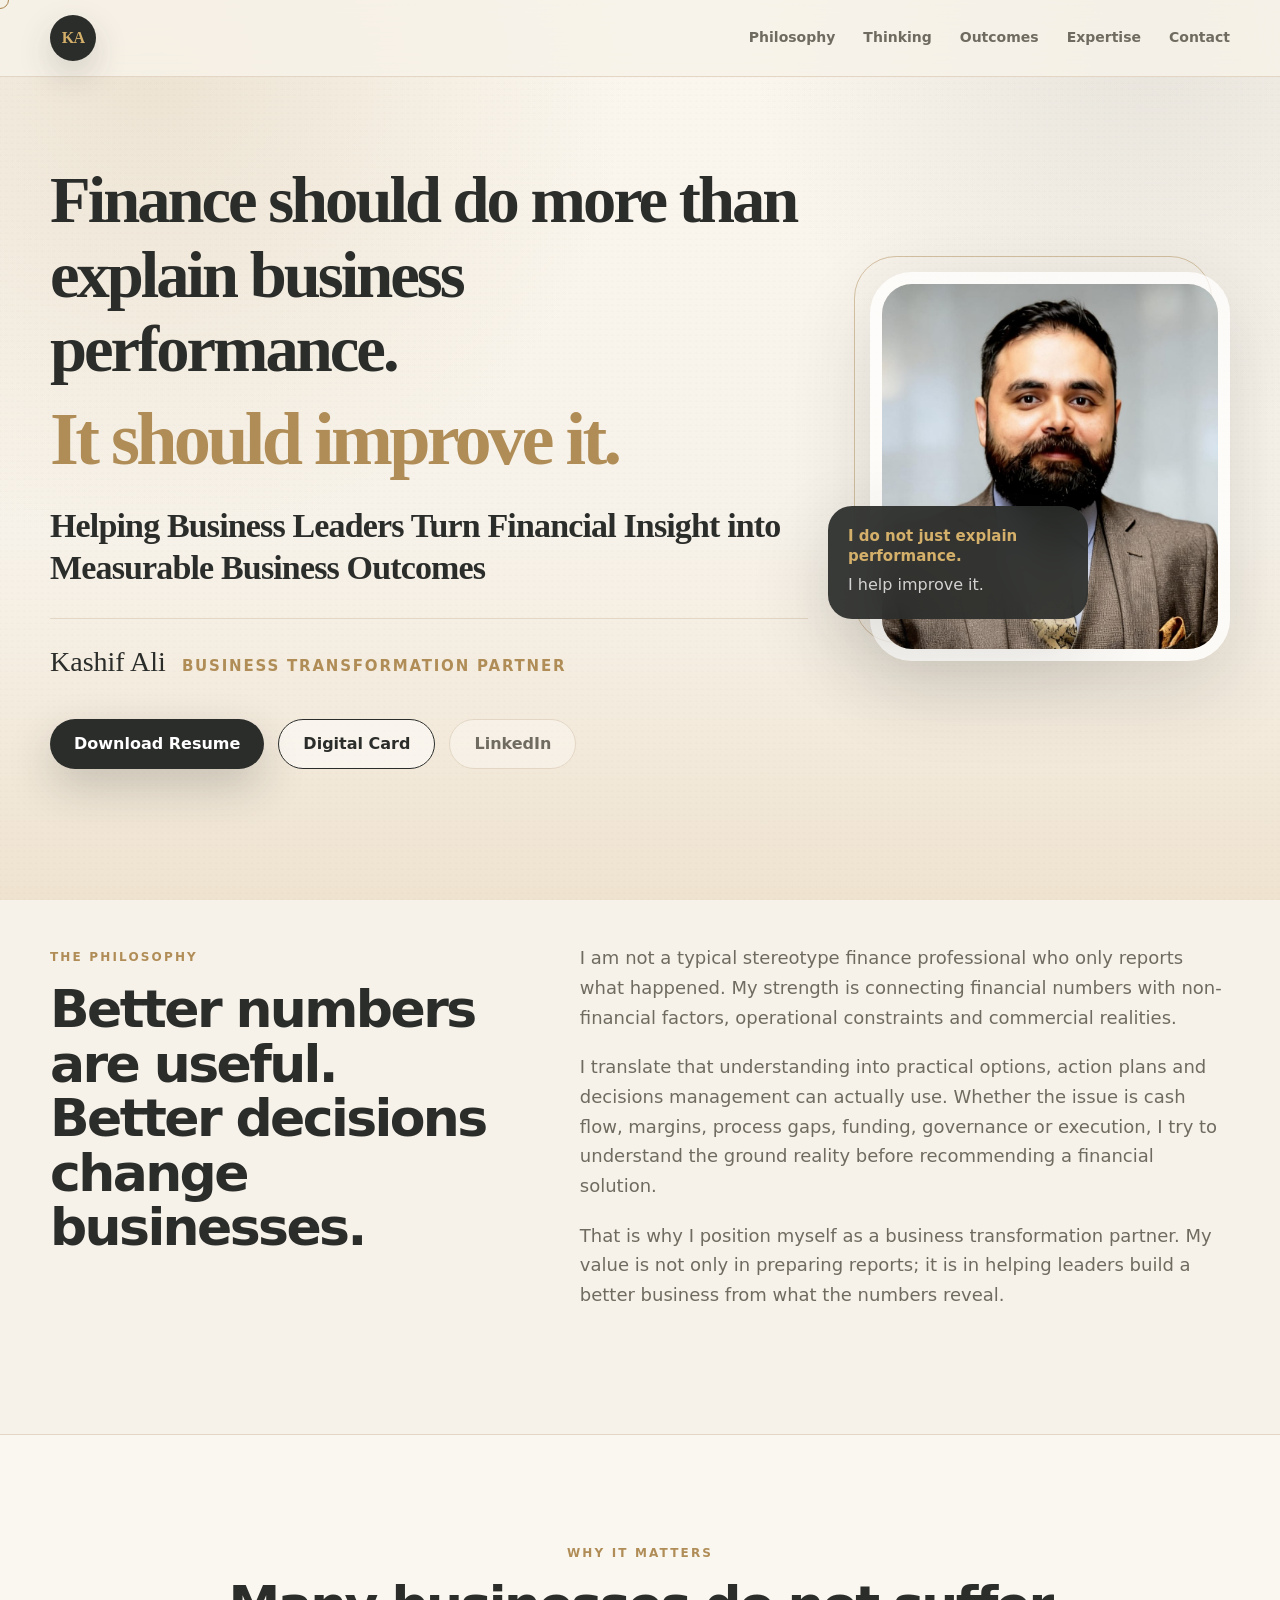
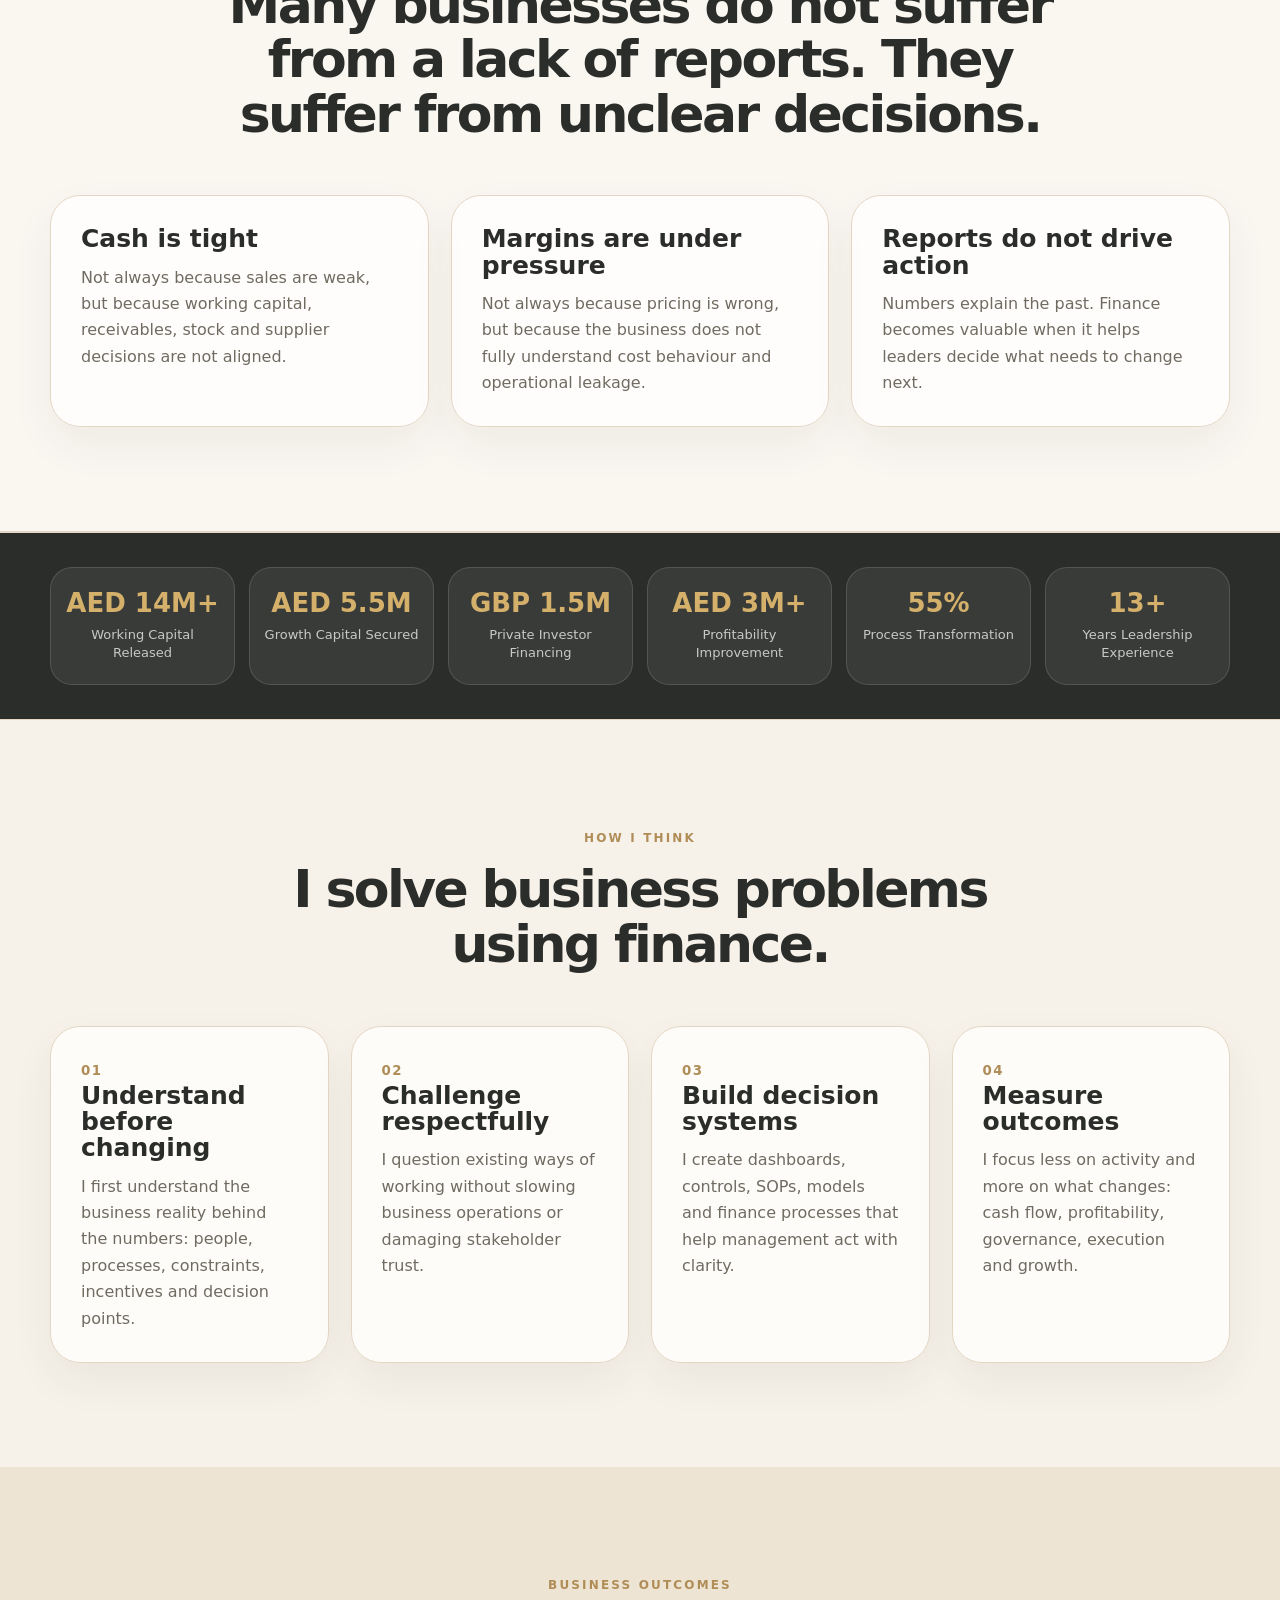
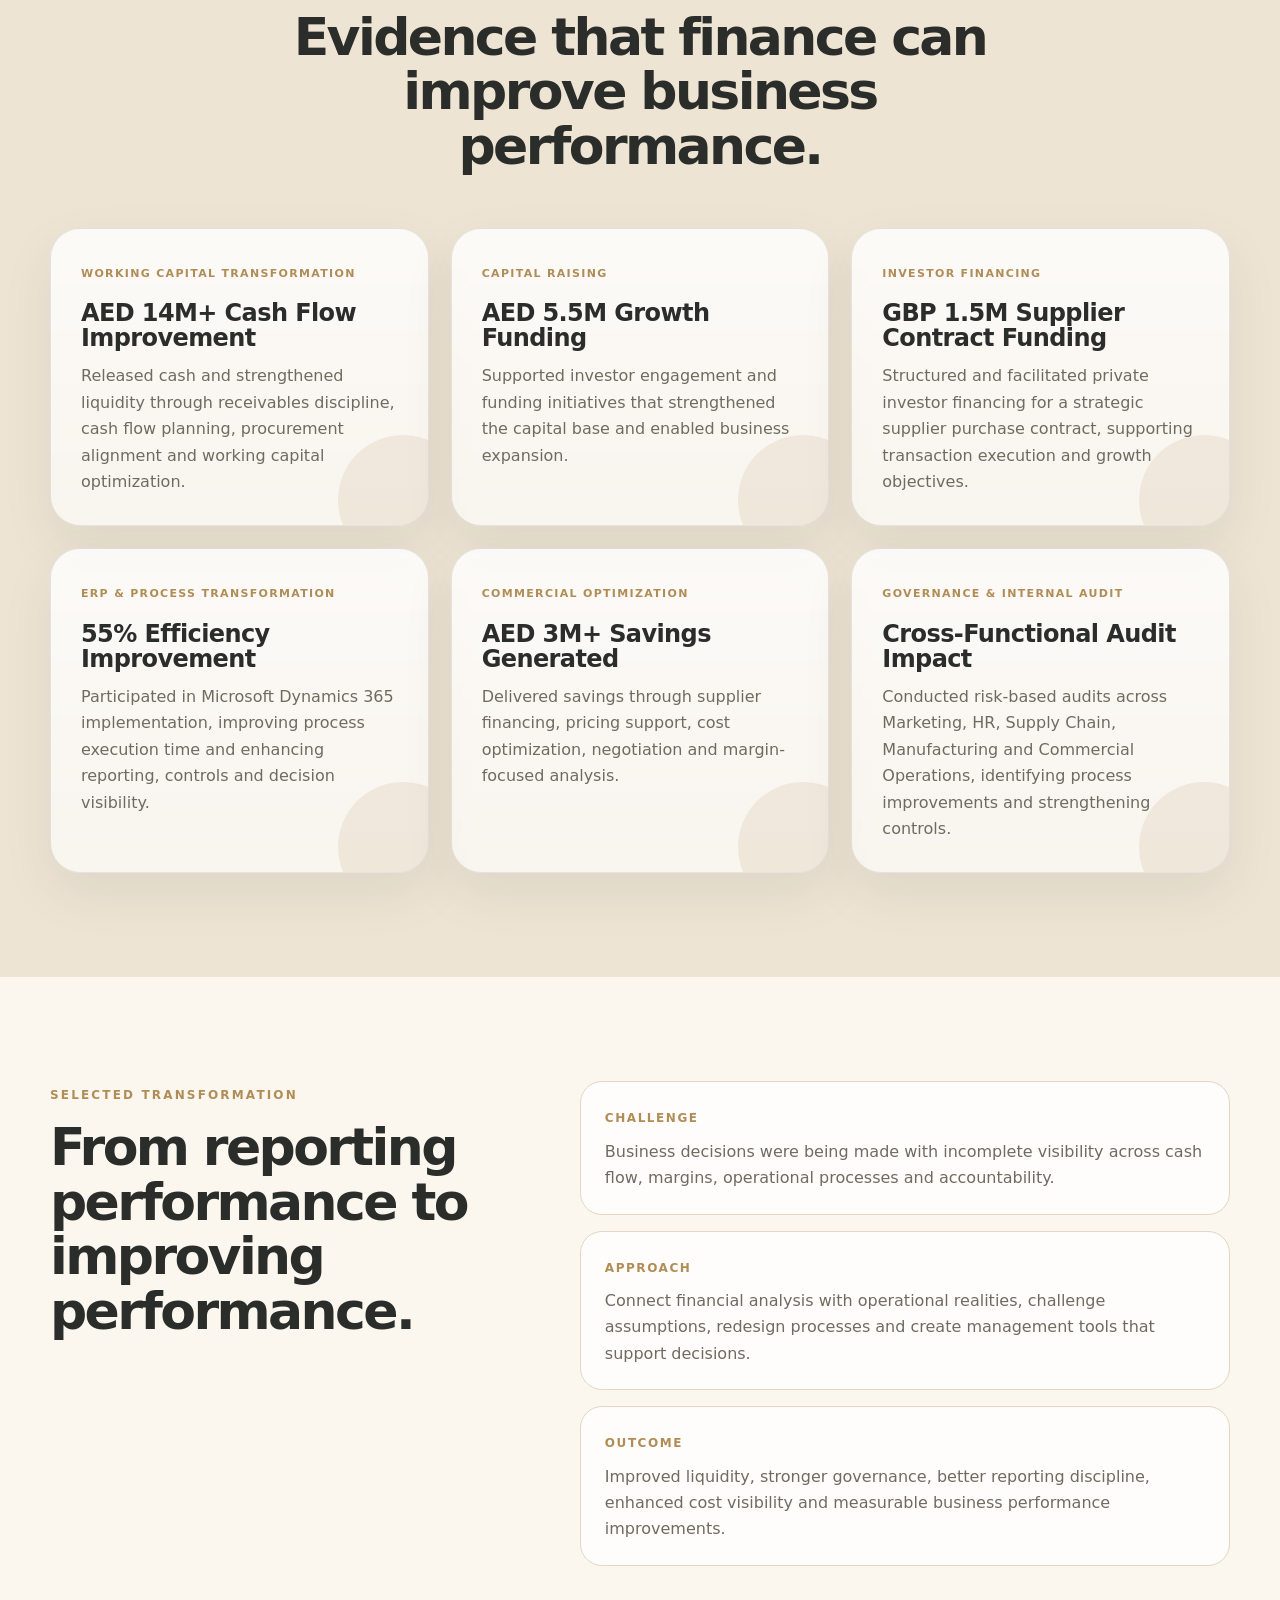
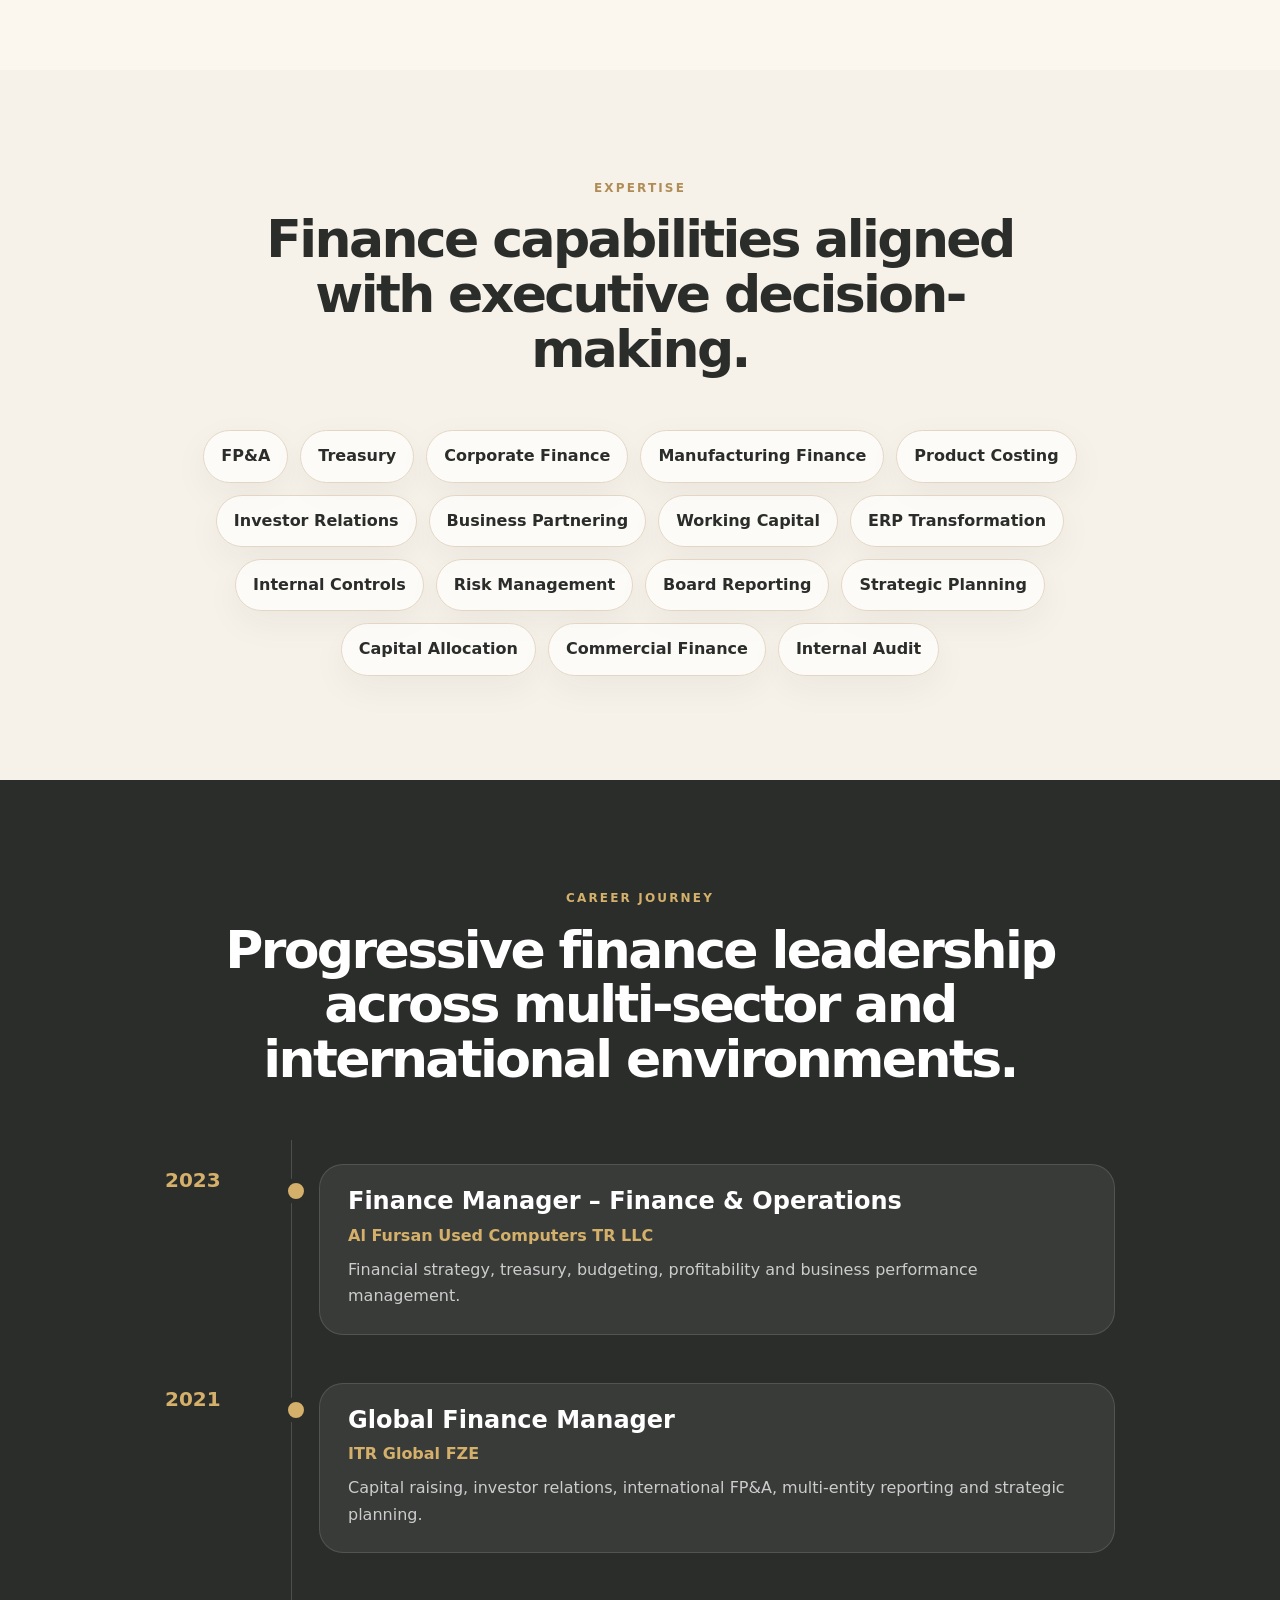
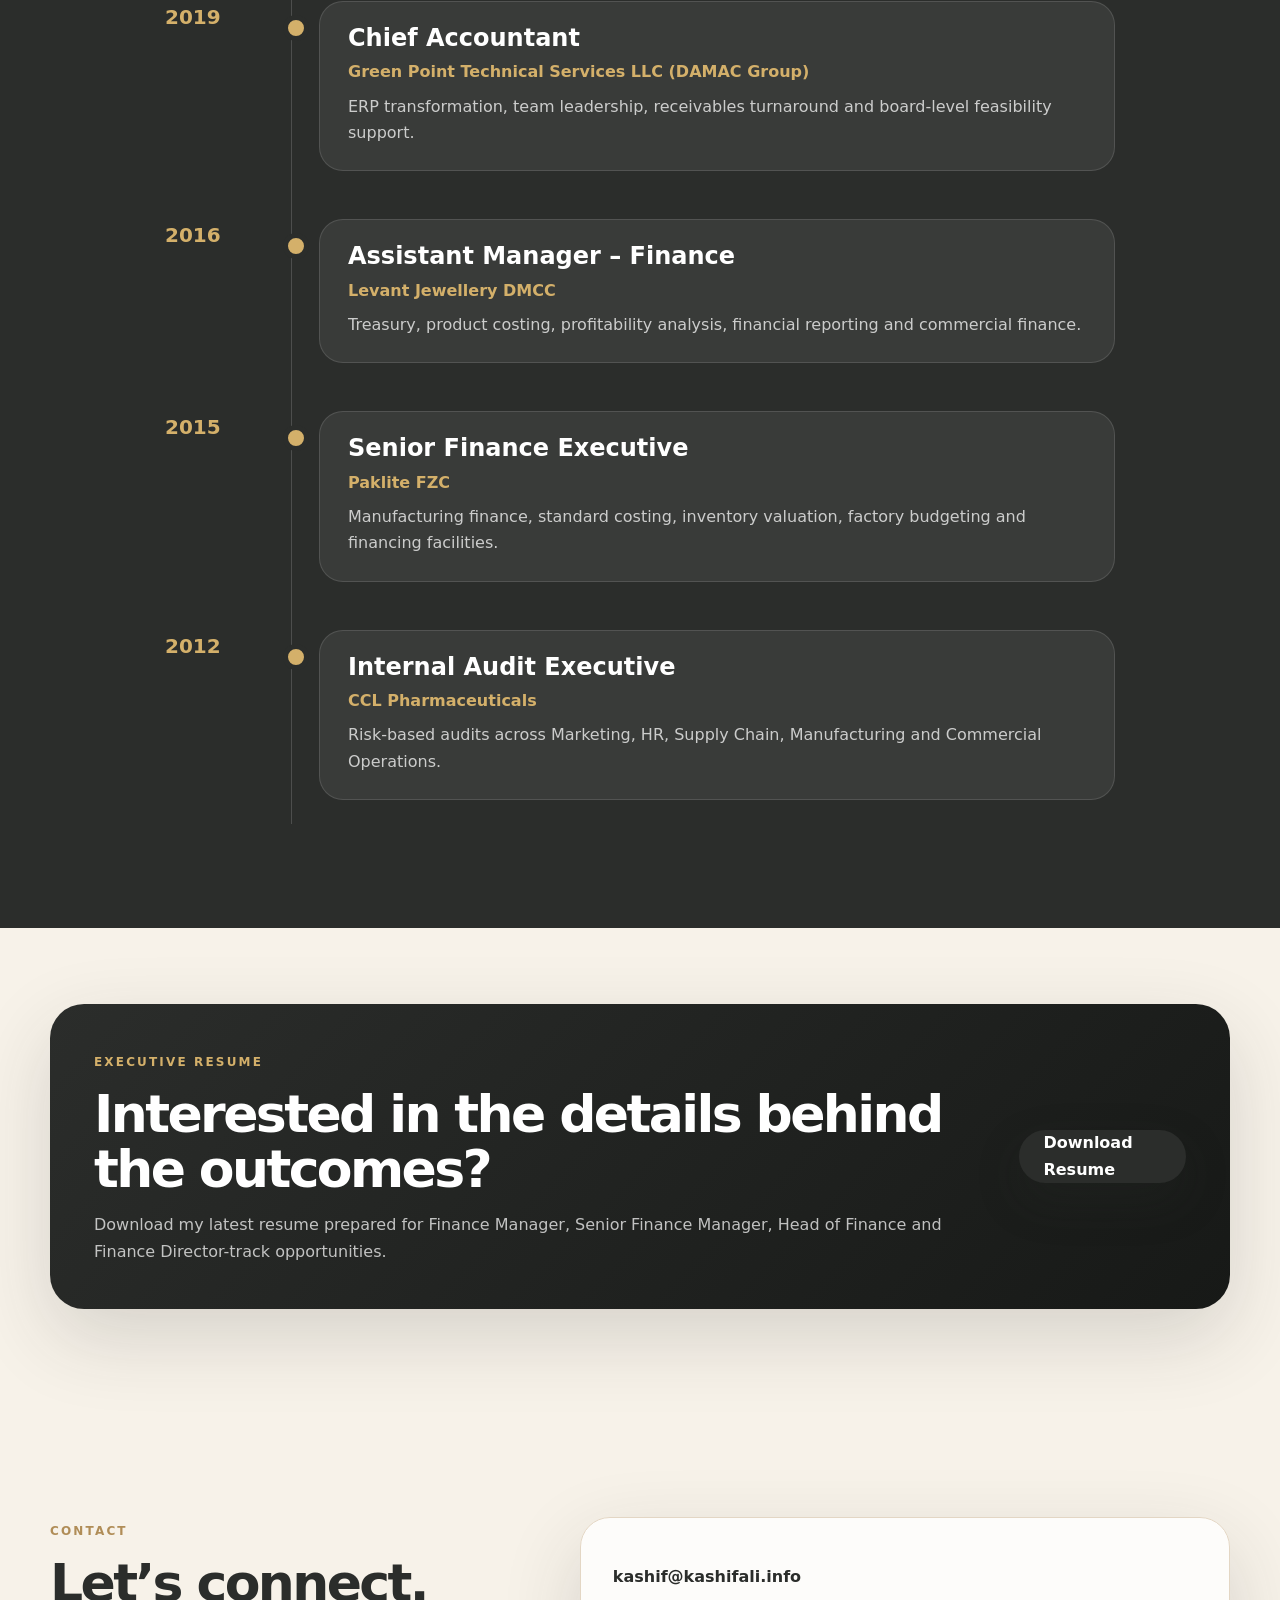
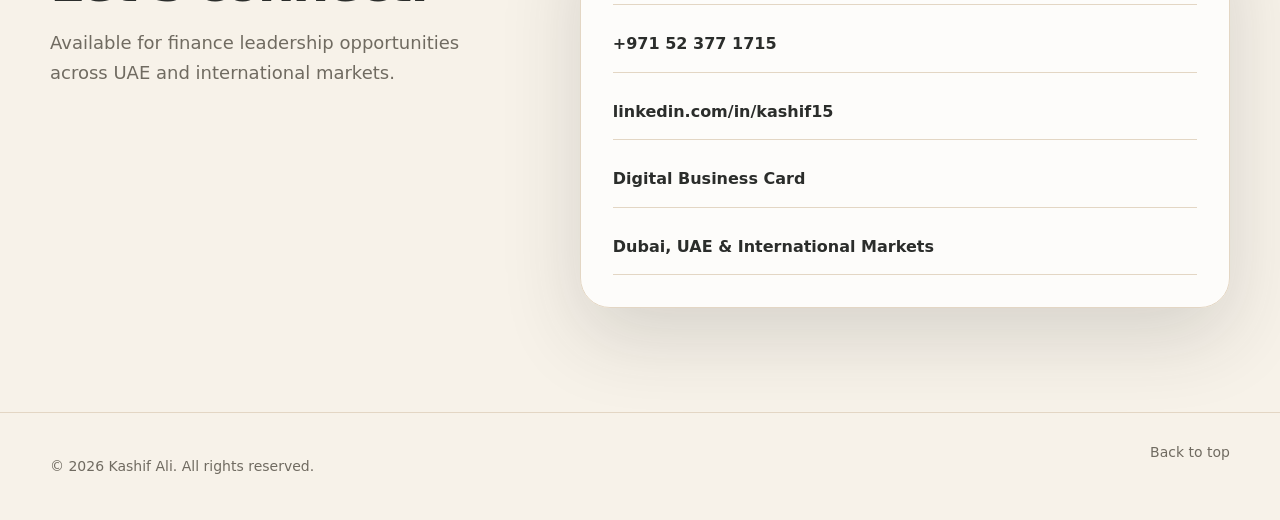
==== commit 7e6ef13e: "Add files via upload" ====
--- a/index.html
+++ b/index.html
@@ -43,6 +43,7 @@
     "@type": "Person",
     "name": "Kashif Ali",
     "url": "https://kashifali.info/",
+    "image": "https://kashifali.info/assets/profile.jpg",
     "email": "mailto:kashif@kashifali.info",
     "telephone": "+971523771715",
     "jobTitle": "Business Transformation Partner",
@@ -60,7 +61,7 @@
 
   <header class="header" id="home">
     <nav class="nav">
-      <a class="logo" href="#home" aria-label="Kashif Ali home"><span>KA</span></a>
+      <a class="logo" href="/" aria-label="Kashif Ali home"><span>KA</span></a>
       <button class="menu-btn" aria-label="Open menu" aria-expanded="false"><i></i><i></i><i></i></button>
       <div class="nav-links">
         <a href="#philosophy">Philosophy</a>
@@ -76,7 +77,7 @@
     <section class="hero philosophy-hero">
       <div class="container hero-editorial">
         <div class="hero-copy reveal">
-          <p class="micro">Kashif Ali Executive Brand</p>
+          
           <h1>Finance should do more than explain business performance.</h1>
           <div class="hero-highlight">It should improve it.</div>
           <p class="tagline">Helping Business Leaders Turn Financial Insight into Measurable Business Outcomes</p>
@@ -90,11 +91,14 @@
             <a href="https://www.linkedin.com/in/kashif15/" class="btn ghost" target="_blank" rel="noopener">LinkedIn</a>
           </div>
         </div>
-        <div class="hero-statement reveal" aria-label="brand philosophy">
-          <div class="statement-number">01</div>
-          <p>I do not see finance as a reporting function only.</p>
-          <p>I use financial insight, operational reality and business judgment to help leadership teams decide what to do next.</p>
-        </div>
+        <aside class="hero-portrait reveal" aria-label="Kashif Ali">
+          <div class="portrait-frame"></div>
+          <img src="assets/profile.jpg" alt="Kashif Ali professional profile photo" />
+          <div class="portrait-caption">
+            <strong>I do not just explain performance.</strong>
+            <span>I help improve it.</span>
+          </div>
+        </aside>
       </div>
     </section>
 
@@ -218,7 +222,7 @@
     </section>
   </main>
 
-  <footer><div class="container footer-inner"><p>© <span id="year"></span> Kashif Ali. All rights reserved.</p><a href="#home">Back to top</a></div></footer>
+  <footer><div class="container footer-inner"><p>© <span id="year"></span> Kashif Ali. All rights reserved.</p><a href="/">Back to top</a></div></footer>
   <script src="script.js"></script>
 </body>
 </html>
--- a/styles.css
+++ b/styles.css
@@ -1 +1,21 @@
-:root{--ivory:#f7f2e9;--warm:#eee4d4;--charcoal:#2b2d2b;--charcoal2:#171917;--bronze:#b08d57;--gold:#d4b06a;--text:#2b2d2b;--muted:#706b61;--line:#e3d6c4;--white:#fff;--shadow:0 28px 80px rgba(43,45,43,.16);--radius:30px;--max:1180px}*{box-sizing:border-box}html{scroll-behavior:smooth}body{margin:0;font-family:Inter,ui-sans-serif,system-ui,-apple-system,BlinkMacSystemFont,"Segoe UI",Arial,sans-serif;background:var(--ivory);color:var(--text);line-height:1.65;cursor:none}body:before{content:"";position:fixed;inset:0;pointer-events:none;background:radial-gradient(circle at 12% 8%,rgba(176,141,87,.18),transparent 34%),radial-gradient(circle at 90% 4%,rgba(43,45,43,.09),transparent 28%),linear-gradient(180deg,#fbf7ef 0%,#f7f2e9 60%,#efe3d0 100%);z-index:-2}.noise{position:fixed;inset:0;opacity:.04;pointer-events:none;background-image:linear-gradient(45deg,rgba(0,0,0,.3) 25%,transparent 25%),linear-gradient(-45deg,rgba(0,0,0,.25) 25%,transparent 25%);background-size:6px 6px;z-index:-1}.cursor-dot{position:fixed;left:0;top:0;width:18px;height:18px;border-radius:50%;border:1px solid var(--bronze);pointer-events:none;z-index:1000;transform:translate(-50%,-50%);transition:width .2s ease,height .2s ease,background .2s ease;mix-blend-mode:multiply}.cursor-dot.active{width:42px;height:42px;background:rgba(176,141,87,.12)}.loader{position:fixed;inset:0;background:var(--charcoal);z-index:999;display:grid;place-items:center;color:var(--gold);font-family:Georgia,serif;font-size:clamp(24px,4vw,48px);animation:loaderOut .9s ease 1.05s forwards}.loader span{opacity:0;animation:fadeUp .8s ease .15s forwards}@keyframes loaderOut{to{opacity:0;visibility:hidden}}@keyframes fadeUp{from{opacity:0;transform:translateY(18px)}to{opacity:1;transform:translateY(0)}}a{color:inherit;text-decoration:none}img{display:block;max-width:100%}.container{width:min(var(--max),calc(100% - 42px));margin:0 auto}.header{position:sticky;top:0;z-index:30;border-bottom:1px solid var(--line);background:rgba(247,242,233,.84);backdrop-filter:blur(16px)}.nav{height:76px;width:min(var(--max),calc(100% - 42px));margin:0 auto;display:flex;align-items:center;justify-content:space-between}.logo span{width:46px;height:46px;border-radius:50%;display:grid;place-items:center;background:var(--charcoal);color:var(--gold);font-family:Georgia,serif;font-weight:800;letter-spacing:-.04em;box-shadow:0 14px 34px rgba(43,45,43,.18)}.nav-links{display:flex;gap:28px;color:var(--muted);font-size:14px;font-weight:650}.nav-links a:hover{color:var(--charcoal)}.menu-btn{display:none;border:1px solid var(--line);background:rgba(255,255,255,.65);border-radius:12px;width:44px;height:44px}.menu-btn i{display:block;width:18px;height:2px;background:var(--charcoal);margin:4px auto}.hero{padding:104px 0 76px}.hero-editorial{display:grid;grid-template-columns:1fr 360px;gap:70px;align-items:end}.micro{display:inline-flex;padding:9px 14px;border:1px solid rgba(176,141,87,.35);border-radius:999px;color:var(--charcoal);background:rgba(255,255,255,.45);font-size:12px;font-weight:800;letter-spacing:.08em;text-transform:uppercase;margin:0 0 28px}h1,h2,h3{margin:0;line-height:1.05;color:var(--charcoal)}.hero h1{font-family:Georgia,"Times New Roman",serif;font-size:clamp(52px,8.2vw,104px);letter-spacing:-.075em;max-width:980px}.hero-highlight{font-family:Georgia,"Times New Roman",serif;margin-top:18px;color:var(--bronze);font-weight:800;font-size:clamp(54px,8.8vw,118px);line-height:.95;letter-spacing:-.08em}.tagline{margin:34px 0 0;font-family:Georgia,"Times New Roman",serif;font-size:clamp(26px,3.5vw,46px);line-height:1.12;color:var(--charcoal);max-width:860px;font-weight:700;letter-spacing:-.045em}.identity-card{margin-top:30px;padding:20px 0 0;border-top:1px solid var(--line);display:flex;gap:16px;align-items:baseline;flex-wrap:wrap}.identity-card span{font-family:Georgia,serif;font-size:30px;color:var(--charcoal)}.identity-card strong{color:var(--bronze);font-size:15px;text-transform:uppercase;letter-spacing:.12em}.hero-statement{align-self:stretch;min-height:420px;padding:34px;border-radius:34px;background:linear-gradient(135deg,var(--charcoal),var(--charcoal2));color:#fff;box-shadow:var(--shadow);display:flex;flex-direction:column;justify-content:flex-end;position:relative;overflow:hidden}.hero-statement:before{content:"";position:absolute;right:-90px;top:-90px;width:250px;height:250px;border-radius:50%;border:1px solid rgba(212,176,106,.35)}.statement-number{position:absolute;top:30px;left:34px;color:var(--gold);font-size:14px;font-weight:900;letter-spacing:.18em}.hero-statement p{font-family:Georgia,serif;font-size:25px;line-height:1.3;color:rgba(255,255,255,.9);margin:18px 0 0}.cta-row{display:flex;flex-wrap:wrap;gap:14px;margin-top:34px}.btn{min-height:50px;padding:0 24px;border-radius:999px;display:inline-flex;align-items:center;justify-content:center;font-weight:800;transition:transform .25s ease,box-shadow .25s ease}.btn:hover{transform:translateY(-2px)}.btn.primary{background:var(--charcoal);color:white;box-shadow:0 18px 45px rgba(43,45,43,.22)}.btn.outline{border:1px solid var(--charcoal);color:var(--charcoal);background:rgba(255,255,255,.5)}.btn.ghost{color:var(--muted);border:1px solid var(--line);background:rgba(255,255,255,.32)}.section{padding:104px 0}.split,.contact-grid{display:grid;grid-template-columns:.82fr 1.18fr;gap:78px}.section-title span,.center-title span,.resume-card span{display:inline-block;color:var(--bronze);text-transform:uppercase;font-weight:900;font-size:12px;letter-spacing:.18em;margin-bottom:14px}.section-title h2,.center-title h2,.resume-card h2{font-size:clamp(32px,4.2vw,52px);letter-spacing:-.05em}.section-title p{color:var(--muted);font-size:18px}.prose p{color:var(--muted);font-size:18px;margin:0 0 20px}.problem-section{background:rgba(255,255,255,.35);border-top:1px solid var(--line);border-bottom:1px solid var(--line)}.center-title{text-align:center;max-width:850px;margin:0 auto 54px}.problem-grid,.thinking-grid{display:grid;grid-template-columns:repeat(3,1fr);gap:22px}.problem,.thinking{padding:30px;border-radius:var(--radius);background:rgba(255,255,255,.72);border:1px solid var(--line);box-shadow:0 18px 44px rgba(43,45,43,.06)}.problem h3,.thinking h3{font-size:25px;margin-bottom:12px}.problem p,.thinking p{color:var(--muted);margin:0}.thinking-grid{grid-template-columns:repeat(4,1fr)}.thinking small{color:var(--bronze);font-weight:900;letter-spacing:.12em}.metrics{padding:34px 0;border-top:1px solid var(--line);border-bottom:1px solid var(--line);background:var(--charcoal)}.metrics-grid{display:grid;grid-template-columns:repeat(6,1fr);gap:14px}.metric{text-align:center;padding:22px 14px;border-radius:22px;background:rgba(255,255,255,.07);border:1px solid rgba(255,255,255,.13)}.metric strong{display:block;font-size:26px;color:var(--gold);line-height:1}.metric span{display:block;margin-top:10px;font-size:13px;color:rgba(255,255,255,.72);line-height:1.35}.projects-section{background:var(--warm)}.project-grid{display:grid;grid-template-columns:repeat(3,1fr);gap:22px}.project{min-height:275px;padding:30px;border-radius:var(--radius);background:linear-gradient(180deg,rgba(255,255,255,.82),rgba(255,255,255,.62));border:1px solid rgba(43,45,43,.11);box-shadow:0 20px 52px rgba(43,45,43,.08);position:relative;overflow:hidden}.project:after{content:"";position:absolute;right:-40px;bottom:-40px;width:130px;height:130px;border-radius:50%;background:rgba(176,141,87,.13)}.project small{color:var(--bronze);font-weight:900;text-transform:uppercase;letter-spacing:.12em;font-size:11px}.project h3{font-size:24px;margin:16px 0 12px;letter-spacing:-.025em}.project p{color:var(--muted);margin:0}.case-section{background:#fbf7ef}.case-stack{display:grid;gap:16px}.case-row{padding:22px 24px;border-radius:22px;background:rgba(255,255,255,.74);border:1px solid var(--line)}.case-row b{color:var(--bronze);text-transform:uppercase;letter-spacing:.13em;font-size:12px}.case-row p{margin:8px 0 0;color:var(--muted)}.chips{display:flex;justify-content:center;flex-wrap:wrap;gap:12px;max-width:970px;margin:0 auto}.chips span{padding:12px 17px;border-radius:999px;background:rgba(255,255,255,.68);border:1px solid var(--line);color:var(--charcoal);font-weight:750;box-shadow:0 12px 36px rgba(43,45,43,.05)}.career-section{background:var(--charcoal);color:#fff}.career-section h2,.career-section h3{color:#fff}.career-section .center-title span{color:var(--gold)}.timeline{max-width:950px;margin:0 auto;position:relative}.timeline:before{content:"";position:absolute;left:126px;top:0;bottom:0;width:1px;background:rgba(255,255,255,.16)}.timeline-row{display:grid;grid-template-columns:98px 1fr;gap:56px;padding:24px 0;position:relative}.timeline-row:before{content:"";position:absolute;left:118px;top:38px;width:16px;height:16px;background:var(--gold);border-radius:50%;border:5px solid var(--charcoal)}.timeline-year{color:var(--gold);font-size:20px;font-weight:900}.timeline-card{padding:24px 28px;border-radius:24px;background:rgba(255,255,255,.07);border:1px solid rgba(255,255,255,.12)}.timeline-card h3{font-size:24px}.timeline-card p{color:var(--gold);font-weight:800;margin:8px 0}.timeline-card span{color:rgba(255,255,255,.74)}.resume-band{padding-top:76px}.resume-card{background:linear-gradient(135deg,var(--charcoal),var(--charcoal2));color:#fff;border-radius:34px;padding:44px;box-shadow:var(--shadow);display:flex;justify-content:space-between;gap:28px;align-items:center}.resume-card h2{color:#fff}.resume-card p{color:rgba(255,255,255,.72);margin-bottom:0}.resume-card span{color:var(--gold)}.contact-panel{background:rgba(255,255,255,.76);border:1px solid var(--line);border-radius:var(--radius);padding:32px;box-shadow:var(--shadow);display:grid;gap:12px}.contact-panel a,.contact-panel span{padding:14px 0;border-bottom:1px solid var(--line);font-weight:750}.contact-panel a:hover{color:var(--bronze)}footer{border-top:1px solid var(--line);padding:28px 0;color:var(--muted);font-size:14px}.footer-inner{display:flex;justify-content:space-between;gap:18px}.reveal{opacity:0;transform:translateY(24px);transition:opacity .75s ease,transform .75s ease}.reveal.visible{opacity:1;transform:translateY(0)}.card-page{background:linear-gradient(135deg,#fbf7ef 0%,var(--ivory) 62%,var(--warm) 100%)}.digital-card{min-height:100vh;padding:32px;display:grid;place-items:center}.card-panel{width:min(1080px,100%);border-radius:38px;border:1px solid var(--line);background:rgba(255,255,255,.84);box-shadow:var(--shadow);padding:54px 64px}.card-panel h1{font-family:Georgia,serif;font-size:clamp(40px,6vw,74px);letter-spacing:-.06em;max-width:930px}.gold-rule{width:120px;height:5px;background:var(--bronze);margin:30px 0}.card-panel h2{font-family:Georgia,serif;font-size:clamp(38px,5vw,60px);letter-spacing:-.05em}.card-role{color:var(--bronze);font-size:24px;margin:8px 0 0}.card-quote{font-family:Georgia,serif;font-style:italic;color:var(--muted);font-size:26px;margin:32px 0;border-left:4px solid var(--bronze);padding-left:20px}.card-actions{display:grid;grid-template-columns:repeat(3,1fr);gap:14px}.card-actions a{padding:18px;border:1px solid var(--line);border-radius:18px;background:#fff;font-weight:900}.card-actions a span{display:block;color:var(--muted);font-weight:500;font-size:13px;margin-top:4px;overflow-wrap:anywhere}.card-qr{margin-top:28px;display:flex;align-items:center;gap:18px;color:var(--bronze);font-weight:900}.card-qr img{width:120px;border:2px solid var(--bronze);border-radius:14px;background:var(--ivory);padding:8px}@media(max-width:1080px){.hero-editorial,.split,.contact-grid{grid-template-columns:1fr;gap:50px}.hero-statement{min-height:300px}.metrics-grid{grid-template-columns:repeat(3,1fr)}.project-grid,.problem-grid{grid-template-columns:repeat(2,1fr)}.thinking-grid{grid-template-columns:repeat(2,1fr)}.nav-links{display:none;position:fixed;top:76px;left:20px;right:20px;flex-direction:column;gap:18px;background:rgba(255,255,255,.94);border:1px solid var(--line);border-radius:20px;padding:22px;box-shadow:var(--shadow)}.nav-links.open{display:flex}.menu-btn{display:block}}@media(max-width:680px){body{cursor:auto}.cursor-dot{display:none}.container,.nav{width:min(100% - 28px,var(--max))}.hero{padding:62px 0 46px}.section{padding:74px 0}.metrics-grid,.project-grid,.problem-grid,.thinking-grid,.card-actions{grid-template-columns:1fr}.cta-row{flex-direction:column}.btn{width:100%}.timeline:before{left:10px}.timeline-row{grid-template-columns:1fr;gap:8px;padding-left:42px}.timeline-row:before{left:2px}.resume-card{flex-direction:column;align-items:flex-start}.footer-inner{flex-direction:column}.card-panel{padding:34px 24px}.card-qr{align-items:flex-start;flex-direction:column}}+:root{--ivory:#f7f2e9;--warm:#eee4d4;--charcoal:#2b2d2b;--charcoal2:#171917;--bronze:#b08d57;--gold:#d4b06a;--text:#2b2d2b;--muted:#706b61;--line:#e3d6c4;--white:#fff;--shadow:0 28px 80px rgba(43,45,43,.16);--radius:30px;--max:1180px}*{box-sizing:border-box}html{scroll-behavior:smooth}body{margin:0;font-family:Inter,ui-sans-serif,system-ui,-apple-system,BlinkMacSystemFont,"Segoe UI",Arial,sans-serif;background:var(--ivory);color:var(--text);line-height:1.65;cursor:none}body:before{content:"";position:fixed;inset:0;pointer-events:none;background:radial-gradient(circle at 12% 8%,rgba(176,141,87,.18),transparent 34%),radial-gradient(circle at 90% 4%,rgba(43,45,43,.09),transparent 28%),linear-gradient(180deg,#fbf7ef 0%,#f7f2e9 60%,#efe3d0 100%);z-index:-2}.noise{position:fixed;inset:0;opacity:.04;pointer-events:none;background-image:linear-gradient(45deg,rgba(0,0,0,.3) 25%,transparent 25%),linear-gradient(-45deg,rgba(0,0,0,.25) 25%,transparent 25%);background-size:6px 6px;z-index:-1}.cursor-dot{position:fixed;left:0;top:0;width:18px;height:18px;border-radius:50%;border:1px solid var(--bronze);pointer-events:none;z-index:1000;transform:translate(-50%,-50%);transition:width .2s ease,height .2s ease,background .2s ease;mix-blend-mode:multiply}.cursor-dot.active{width:42px;height:42px;background:rgba(176,141,87,.12)}.loader{position:fixed;inset:0;background:var(--charcoal);z-index:999;display:grid;place-items:center;color:var(--gold);font-family:Georgia,serif;font-size:clamp(24px,4vw,48px);animation:loaderOut .9s ease 1.05s forwards}.loader span{opacity:0;animation:fadeUp .8s ease .15s forwards}@keyframes loaderOut{to{opacity:0;visibility:hidden}}@keyframes fadeUp{from{opacity:0;transform:translateY(18px)}to{opacity:1;transform:translateY(0)}}a{color:inherit;text-decoration:none}img{display:block;max-width:100%}.container{width:min(var(--max),calc(100% - 42px));margin:0 auto}.header{position:sticky;top:0;z-index:30;border-bottom:1px solid var(--line);background:rgba(247,242,233,.84);backdrop-filter:blur(16px)}.nav{height:76px;width:min(var(--max),calc(100% - 42px));margin:0 auto;display:flex;align-items:center;justify-content:space-between}.logo span{width:46px;height:46px;border-radius:50%;display:grid;place-items:center;background:var(--charcoal);color:var(--gold);font-family:Georgia,serif;font-weight:800;letter-spacing:-.04em;box-shadow:0 14px 34px rgba(43,45,43,.18)}.nav-links{display:flex;gap:28px;color:var(--muted);font-size:14px;font-weight:650}.nav-links a:hover{color:var(--charcoal)}.menu-btn{display:none;border:1px solid var(--line);background:rgba(255,255,255,.65);border-radius:12px;width:44px;height:44px}.menu-btn i{display:block;width:18px;height:2px;background:var(--charcoal);margin:4px auto}.hero{padding:104px 0 76px}.hero-editorial{display:grid;grid-template-columns:1fr 390px;gap:70px;align-items:center}.micro{display:inline-flex;padding:9px 14px;border:1px solid rgba(176,141,87,.35);border-radius:999px;color:var(--charcoal);background:rgba(255,255,255,.45);font-size:12px;font-weight:800;letter-spacing:.08em;text-transform:uppercase;margin:0 0 28px}h1,h2,h3{margin:0;line-height:1.05;color:var(--charcoal)}.hero h1{font-family:Georgia,"Times New Roman",serif;font-size:clamp(50px,7.2vw,96px);letter-spacing:-.075em;max-width:980px}.hero-highlight{font-family:Georgia,"Times New Roman",serif;margin-top:18px;color:var(--bronze);font-weight:800;font-size:clamp(52px,8vw,108px);line-height:.95;letter-spacing:-.08em}.tagline{margin:34px 0 0;font-family:Georgia,"Times New Roman",serif;font-size:clamp(25px,3.2vw,43px);line-height:1.12;color:var(--charcoal);max-width:860px;font-weight:700;letter-spacing:-.045em}.identity-card{margin-top:30px;padding:20px 0 0;border-top:1px solid var(--line);display:flex;gap:16px;align-items:baseline;flex-wrap:wrap}.identity-card span{font-family:Georgia,serif;font-size:30px;color:var(--charcoal)}.identity-card strong{color:var(--bronze);font-size:15px;text-transform:uppercase;letter-spacing:.12em}.hero-portrait{position:relative}.portrait-frame{position:absolute;inset:-16px 18px 18px -16px;border:1px solid rgba(176,141,87,.48);border-radius:42px;z-index:-1}.hero-portrait img{width:100%;aspect-ratio:1/1.15;object-fit:cover;border-radius:42px;border:12px solid rgba(255,255,255,.72);box-shadow:var(--shadow)}.portrait-caption{position:absolute;left:-42px;bottom:42px;width:260px;border-radius:24px;padding:20px;background:rgba(43,45,43,.93);color:#fff;box-shadow:var(--shadow);backdrop-filter:blur(16px)}.portrait-caption strong{display:block;font-size:15px;line-height:1.35;color:var(--gold)}.portrait-caption span{display:block;margin-top:6px;color:rgba(255,255,255,.78)}.cta-row{display:flex;flex-wrap:wrap;gap:14px;margin-top:34px}.btn{min-height:50px;padding:0 24px;border-radius:999px;display:inline-flex;align-items:center;justify-content:center;font-weight:800;transition:transform .25s ease,box-shadow .25s ease}.btn:hover{transform:translateY(-2px)}.btn.primary{background:var(--charcoal);color:white;box-shadow:0 18px 45px rgba(43,45,43,.22)}.btn.outline{border:1px solid var(--charcoal);color:var(--charcoal);background:rgba(255,255,255,.5)}.btn.ghost{color:var(--muted);border:1px solid var(--line);background:rgba(255,255,255,.32)}.section{padding:104px 0}.split,.contact-grid{display:grid;grid-template-columns:.82fr 1.18fr;gap:78px}.section-title span,.center-title span,.resume-card span{display:inline-block;color:var(--bronze);text-transform:uppercase;font-weight:900;font-size:12px;letter-spacing:.18em;margin-bottom:14px}.section-title h2,.center-title h2,.resume-card h2{font-size:clamp(32px,4.2vw,52px);letter-spacing:-.05em}.section-title p{color:var(--muted);font-size:18px}.prose p{color:var(--muted);font-size:18px;margin:0 0 20px}.problem-section{background:rgba(255,255,255,.35);border-top:1px solid var(--line);border-bottom:1px solid var(--line)}.center-title{text-align:center;max-width:850px;margin:0 auto 54px}.problem-grid,.thinking-grid{display:grid;grid-template-columns:repeat(3,1fr);gap:22px}.problem,.thinking{padding:30px;border-radius:var(--radius);background:rgba(255,255,255,.72);border:1px solid var(--line);box-shadow:0 18px 44px rgba(43,45,43,.06)}.problem h3,.thinking h3{font-size:25px;margin-bottom:12px}.problem p,.thinking p{color:var(--muted);margin:0}.thinking-grid{grid-template-columns:repeat(4,1fr)}.thinking small{color:var(--bronze);font-weight:900;letter-spacing:.12em}.metrics{padding:34px 0;border-top:1px solid var(--line);border-bottom:1px solid var(--line);background:var(--charcoal)}.metrics-grid{display:grid;grid-template-columns:repeat(6,1fr);gap:14px}.metric{text-align:center;padding:22px 14px;border-radius:22px;background:rgba(255,255,255,.07);border:1px solid rgba(255,255,255,.13)}.metric strong{display:block;font-size:26px;color:var(--gold);line-height:1}.metric span{display:block;margin-top:10px;font-size:13px;color:rgba(255,255,255,.72);line-height:1.35}.projects-section{background:var(--warm)}.project-grid{display:grid;grid-template-columns:repeat(3,1fr);gap:22px}.project{min-height:275px;padding:30px;border-radius:var(--radius);background:linear-gradient(180deg,rgba(255,255,255,.82),rgba(255,255,255,.62));border:1px solid rgba(43,45,43,.11);box-shadow:0 20px 52px rgba(43,45,43,.08);position:relative;overflow:hidden}.project:after{content:"";position:absolute;right:-40px;bottom:-40px;width:130px;height:130px;border-radius:50%;background:rgba(176,141,87,.13)}.project small{color:var(--bronze);font-weight:900;text-transform:uppercase;letter-spacing:.12em;font-size:11px}.project h3{font-size:24px;margin:16px 0 12px;letter-spacing:-.025em}.project p{color:var(--muted);margin:0}.case-section{background:#fbf7ef}.case-stack{display:grid;gap:16px}.case-row{padding:22px 24px;border-radius:22px;background:rgba(255,255,255,.74);border:1px solid var(--line)}.case-row b{color:var(--bronze);text-transform:uppercase;letter-spacing:.13em;font-size:12px}.case-row p{margin:8px 0 0;color:var(--muted)}.chips{display:flex;justify-content:center;flex-wrap:wrap;gap:12px;max-width:970px;margin:0 auto}.chips span{padding:12px 17px;border-radius:999px;background:rgba(255,255,255,.68);border:1px solid var(--line);color:var(--charcoal);font-weight:750;box-shadow:0 12px 36px rgba(43,45,43,.05)}.career-section{background:var(--charcoal);color:#fff}.career-section h2,.career-section h3{color:#fff}.career-section .center-title span{color:var(--gold)}.timeline{max-width:950px;margin:0 auto;position:relative}.timeline:before{content:"";position:absolute;left:126px;top:0;bottom:0;width:1px;background:rgba(255,255,255,.16)}.timeline-row{display:grid;grid-template-columns:98px 1fr;gap:56px;padding:24px 0;position:relative}.timeline-row:before{content:"";position:absolute;left:118px;top:38px;width:16px;height:16px;background:var(--gold);border-radius:50%;border:5px solid var(--charcoal)}.timeline-year{color:var(--gold);font-size:20px;font-weight:900}.timeline-card{padding:24px 28px;border-radius:24px;background:rgba(255,255,255,.07);border:1px solid rgba(255,255,255,.12)}.timeline-card h3{font-size:24px}.timeline-card p{color:var(--gold);font-weight:800;margin:8px 0}.timeline-card span{color:rgba(255,255,255,.74)}.resume-band{padding-top:76px}.resume-card{background:linear-gradient(135deg,var(--charcoal),var(--charcoal2));color:#fff;border-radius:34px;padding:44px;box-shadow:var(--shadow);display:flex;justify-content:space-between;gap:28px;align-items:center}.resume-card h2{color:#fff}.resume-card p{color:rgba(255,255,255,.72);margin-bottom:0}.resume-card span{color:var(--gold)}.contact-panel{background:rgba(255,255,255,.76);border:1px solid var(--line);border-radius:var(--radius);padding:32px;box-shadow:var(--shadow);display:grid;gap:12px}.contact-panel a,.contact-panel span{padding:14px 0;border-bottom:1px solid var(--line);font-weight:750}.contact-panel a:hover{color:var(--bronze)}footer{border-top:1px solid var(--line);padding:28px 0;color:var(--muted);font-size:14px}.footer-inner{display:flex;justify-content:space-between;gap:18px}.reveal{opacity:0;transform:translateY(24px);transition:opacity .75s ease,transform .75s ease}.reveal.visible{opacity:1;transform:translateY(0)}.card-page{background:linear-gradient(135deg,#fbf7ef 0%,var(--ivory) 62%,var(--warm) 100%)}.digital-card{min-height:100vh;padding:32px;display:grid;place-items:center}.card-panel{width:min(1080px,100%);border-radius:38px;border:1px solid var(--line);background:rgba(255,255,255,.84);box-shadow:var(--shadow);padding:54px 64px}.card-panel h1{font-family:Georgia,serif;font-size:clamp(40px,6vw,74px);letter-spacing:-.06em;max-width:930px}.gold-rule{width:120px;height:5px;background:var(--bronze);margin:30px 0}.card-panel h2{font-family:Georgia,serif;font-size:clamp(38px,5vw,60px);letter-spacing:-.05em}.card-role{color:var(--bronze);font-size:24px;margin:8px 0 0}.card-quote{font-family:Georgia,serif;font-style:italic;color:var(--muted);font-size:26px;margin:32px 0;border-left:4px solid var(--bronze);padding-left:20px}.card-actions{display:grid;grid-template-columns:repeat(3,1fr);gap:14px}.card-actions a{padding:18px;border:1px solid var(--line);border-radius:18px;background:#fff;font-weight:900}.card-actions a span{display:block;color:var(--muted);font-weight:500;font-size:13px;margin-top:4px;overflow-wrap:anywhere}.card-qr{margin-top:28px;display:flex;align-items:center;gap:18px;color:var(--bronze);font-weight:900}.card-qr img{width:120px;border:2px solid var(--bronze);border-radius:14px;background:var(--ivory);padding:8px}@media(max-width:1080px){.hero-editorial,.split,.contact-grid{grid-template-columns:1fr;gap:50px}.hero-portrait{max-width:460px}.metrics-grid{grid-template-columns:repeat(3,1fr)}.project-grid,.problem-grid{grid-template-columns:repeat(2,1fr)}.thinking-grid{grid-template-columns:repeat(2,1fr)}.nav-links{display:none;position:fixed;top:76px;left:20px;right:20px;flex-direction:column;gap:18px;background:rgba(255,255,255,.94);border:1px solid var(--line);border-radius:20px;padding:22px;box-shadow:var(--shadow)}.nav-links.open{display:flex}.menu-btn{display:block}}@media(max-width:680px){body{cursor:auto}.cursor-dot{display:none}.container,.nav{width:min(100% - 28px,var(--max))}.hero{padding:62px 0 46px}.section{padding:74px 0}.metrics-grid,.project-grid,.problem-grid,.thinking-grid,.card-actions{grid-template-columns:1fr}.cta-row{flex-direction:column}.btn{width:100%}.portrait-caption{position:static;width:auto;margin-top:16px}.timeline:before{left:10px}.timeline-row{grid-template-columns:1fr;gap:8px;padding-left:42px}.timeline-row:before{left:2px}.resume-card{flex-direction:column;align-items:flex-start}.footer-inner{flex-direction:column}.card-panel{padding:34px 24px}.card-qr{align-items:flex-start;flex-direction:column}}
+
+/* Launch Edition final overrides */
+.hero{padding:86px 0 70px}
+.hero-editorial{grid-template-columns:minmax(0,1fr) 360px;gap:62px}
+.hero h1{font-size:clamp(38px,5.2vw,68px);line-height:1.12;letter-spacing:-.045em;max-width:850px}
+.hero-highlight{font-size:clamp(42px,5.8vw,78px);line-height:1.03;letter-spacing:-.05em;margin-top:14px}
+.tagline{font-size:clamp(22px,2.7vw,34px);line-height:1.22;letter-spacing:-.025em;max-width:760px;margin-top:28px}
+.identity-card span{font-size:28px}
+.hero-portrait img{aspect-ratio:1/1.08}
+.micro{display:none}
+@media(max-width:1080px){
+  .hero-editorial{grid-template-columns:1fr;gap:44px}
+  .hero-portrait{max-width:380px}
+}
+@media(max-width:680px){
+  .hero{padding:54px 0 42px}
+  .hero h1{font-size:38px}
+  .hero-highlight{font-size:44px}
+  .tagline{font-size:23px}
+}
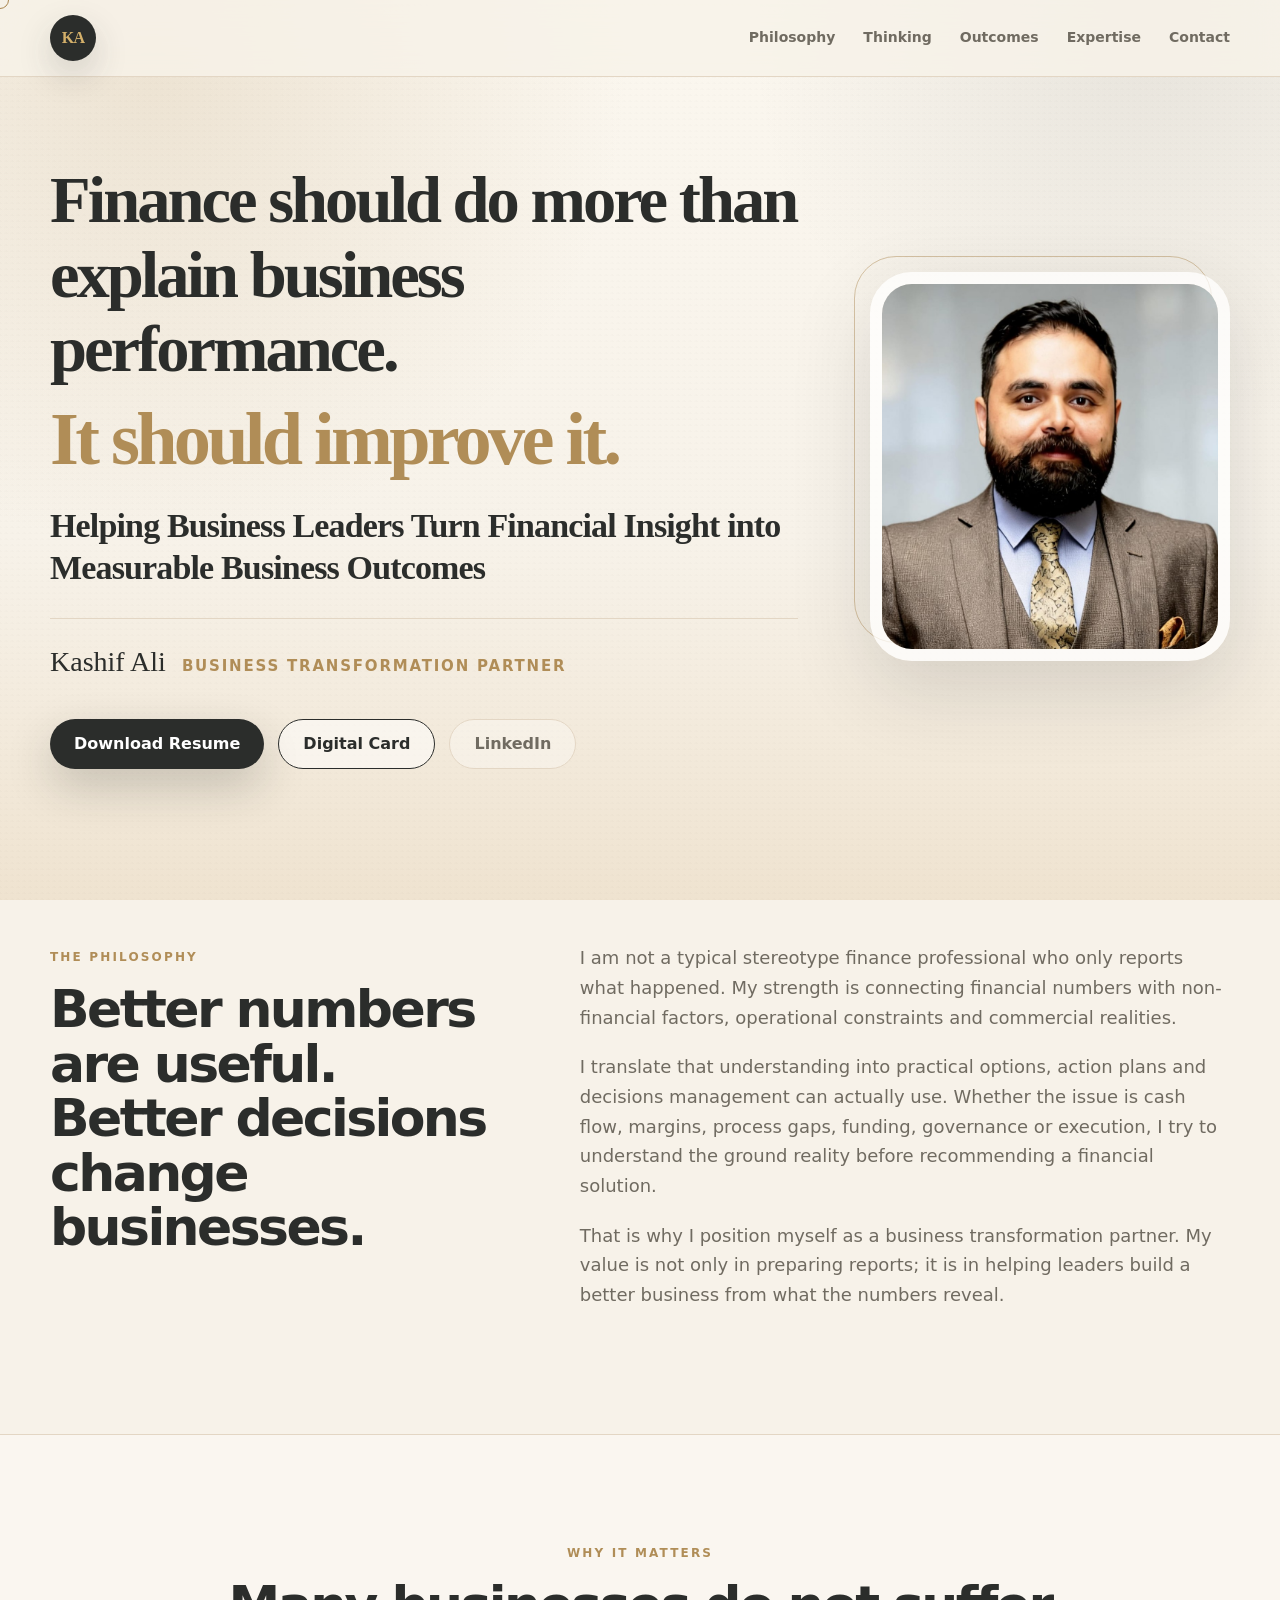
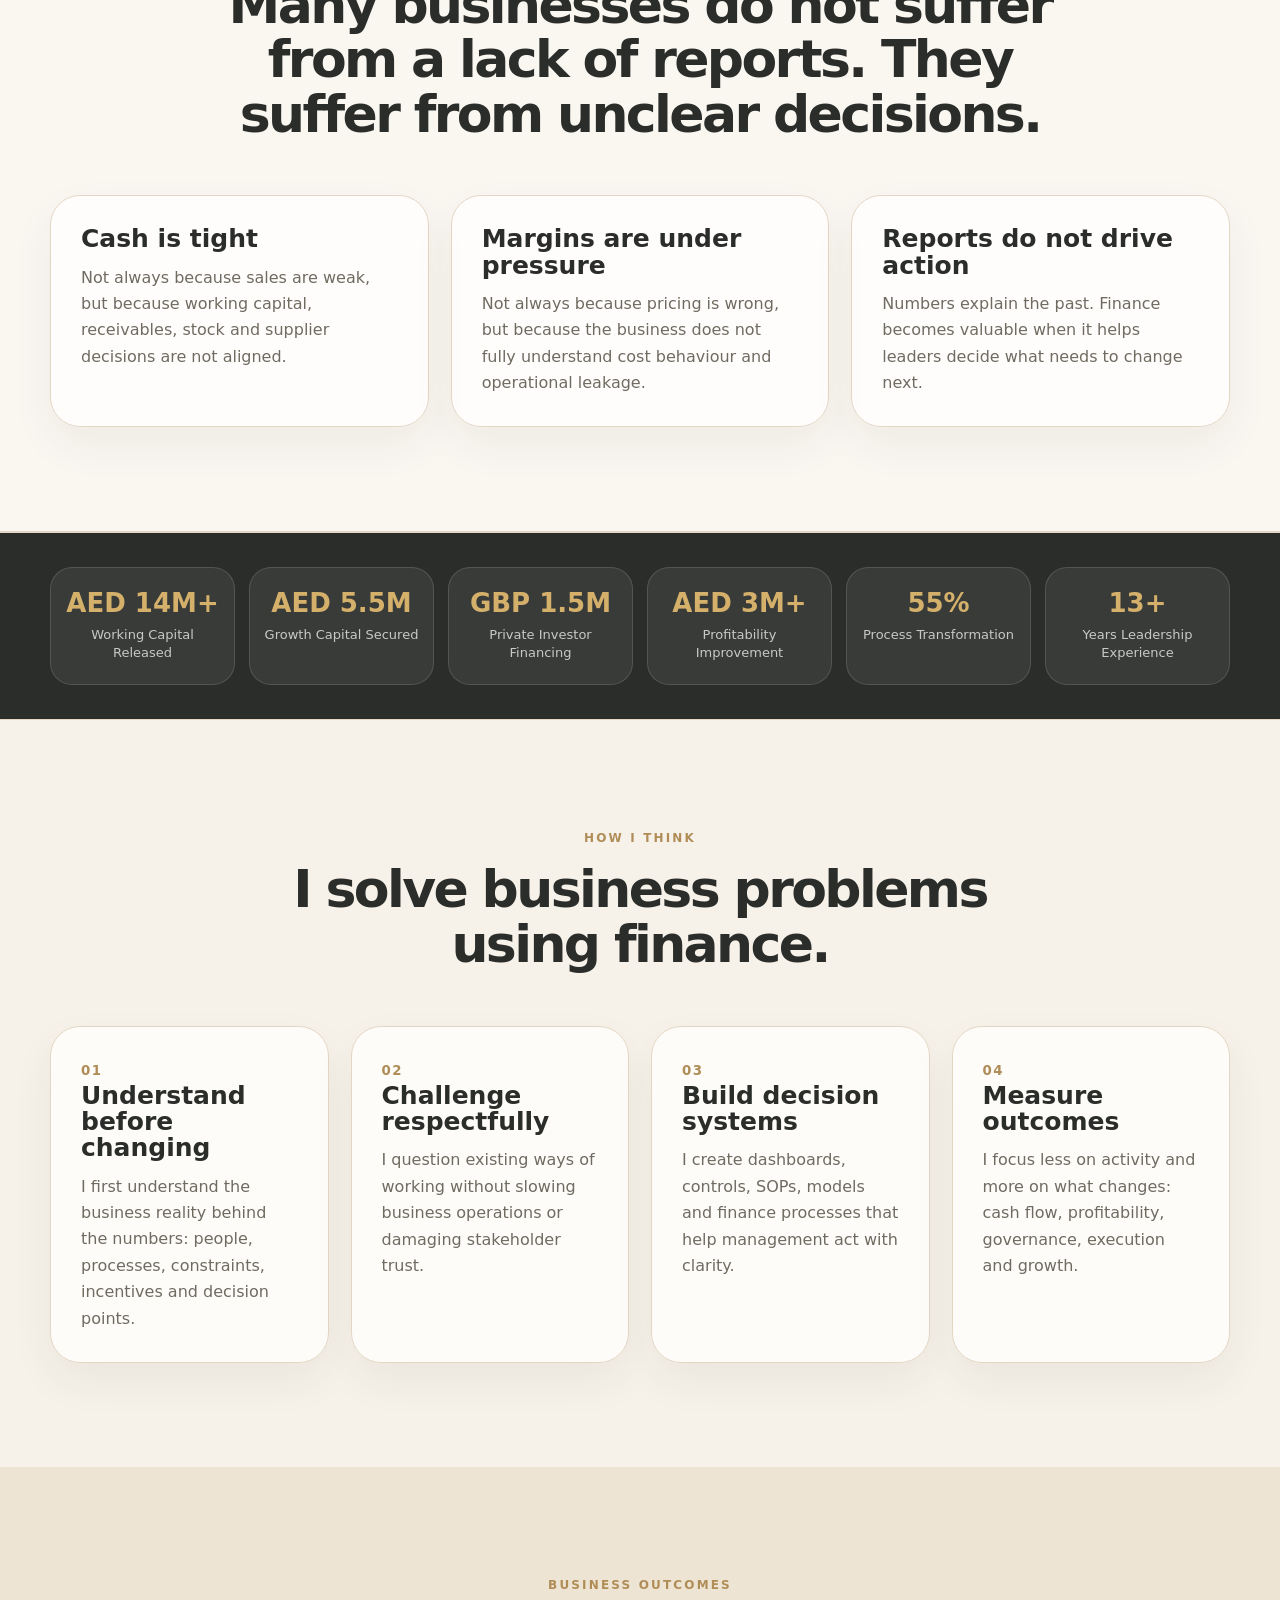
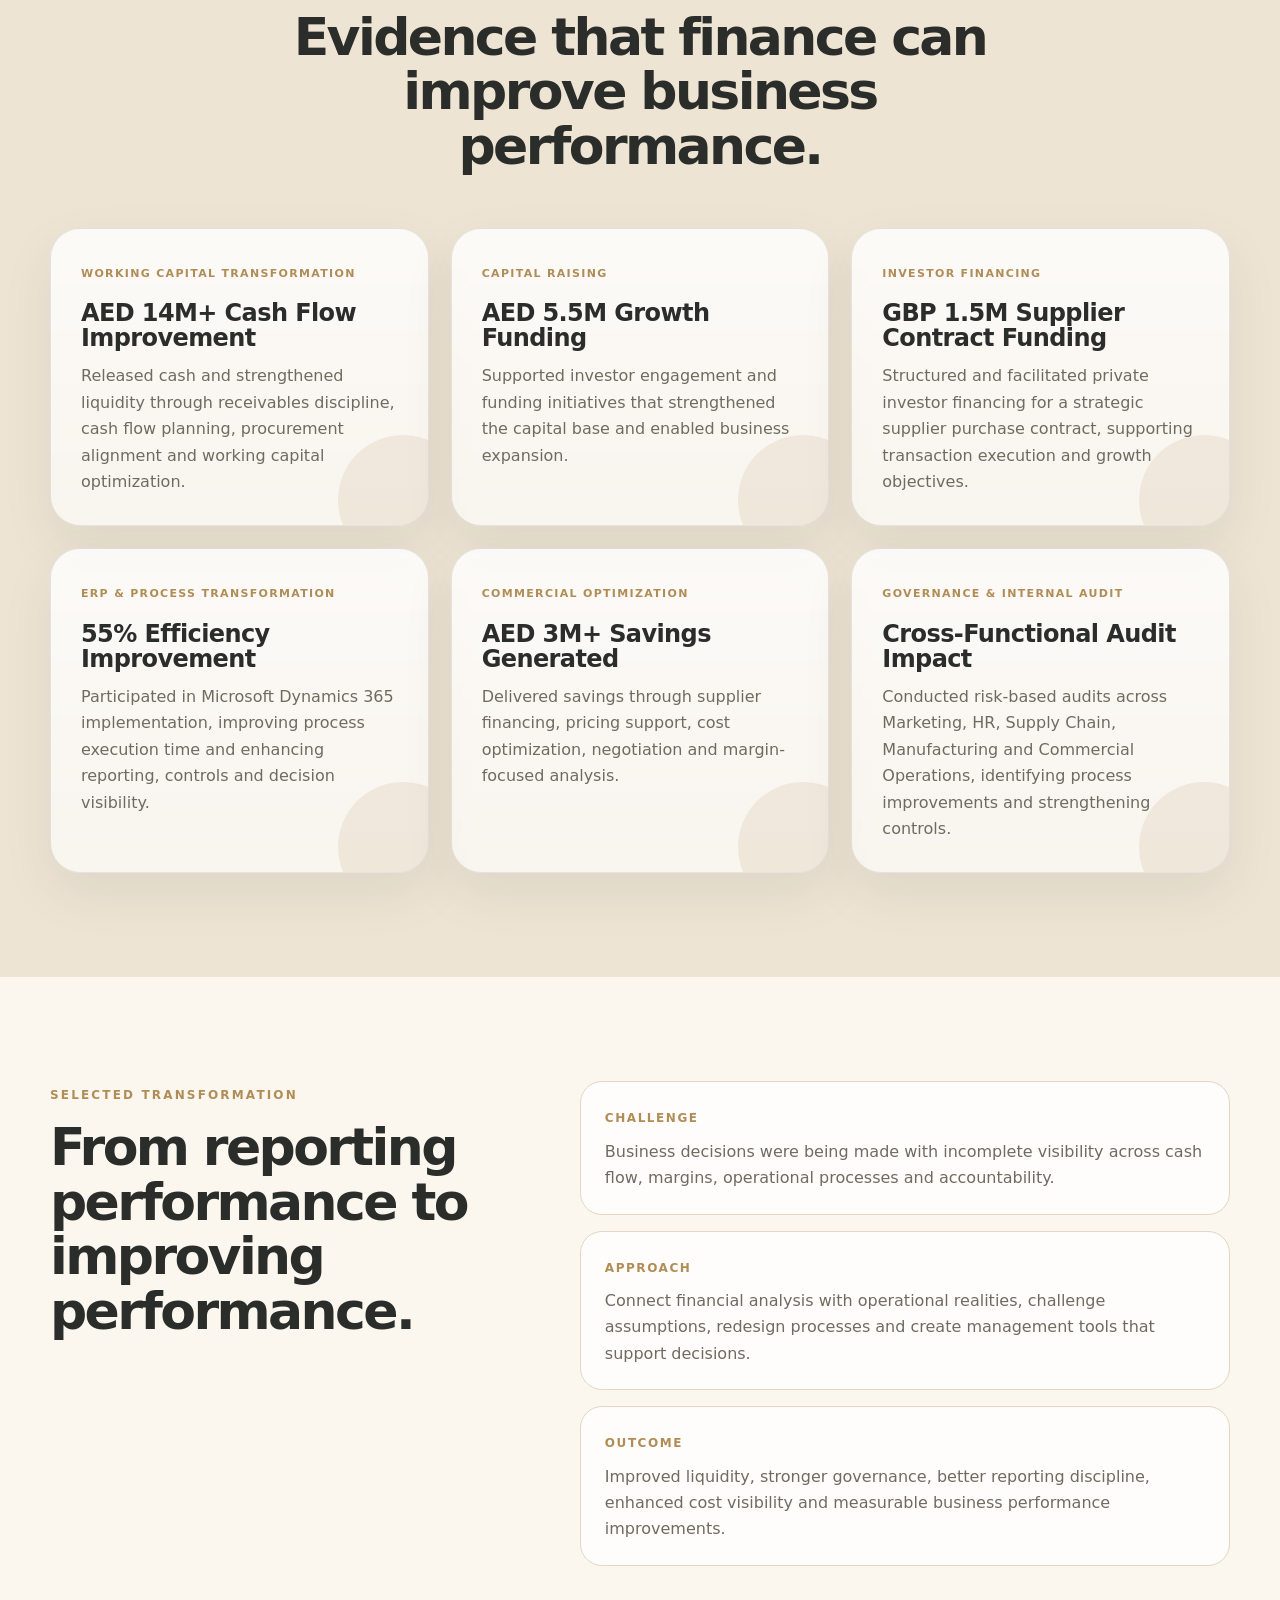
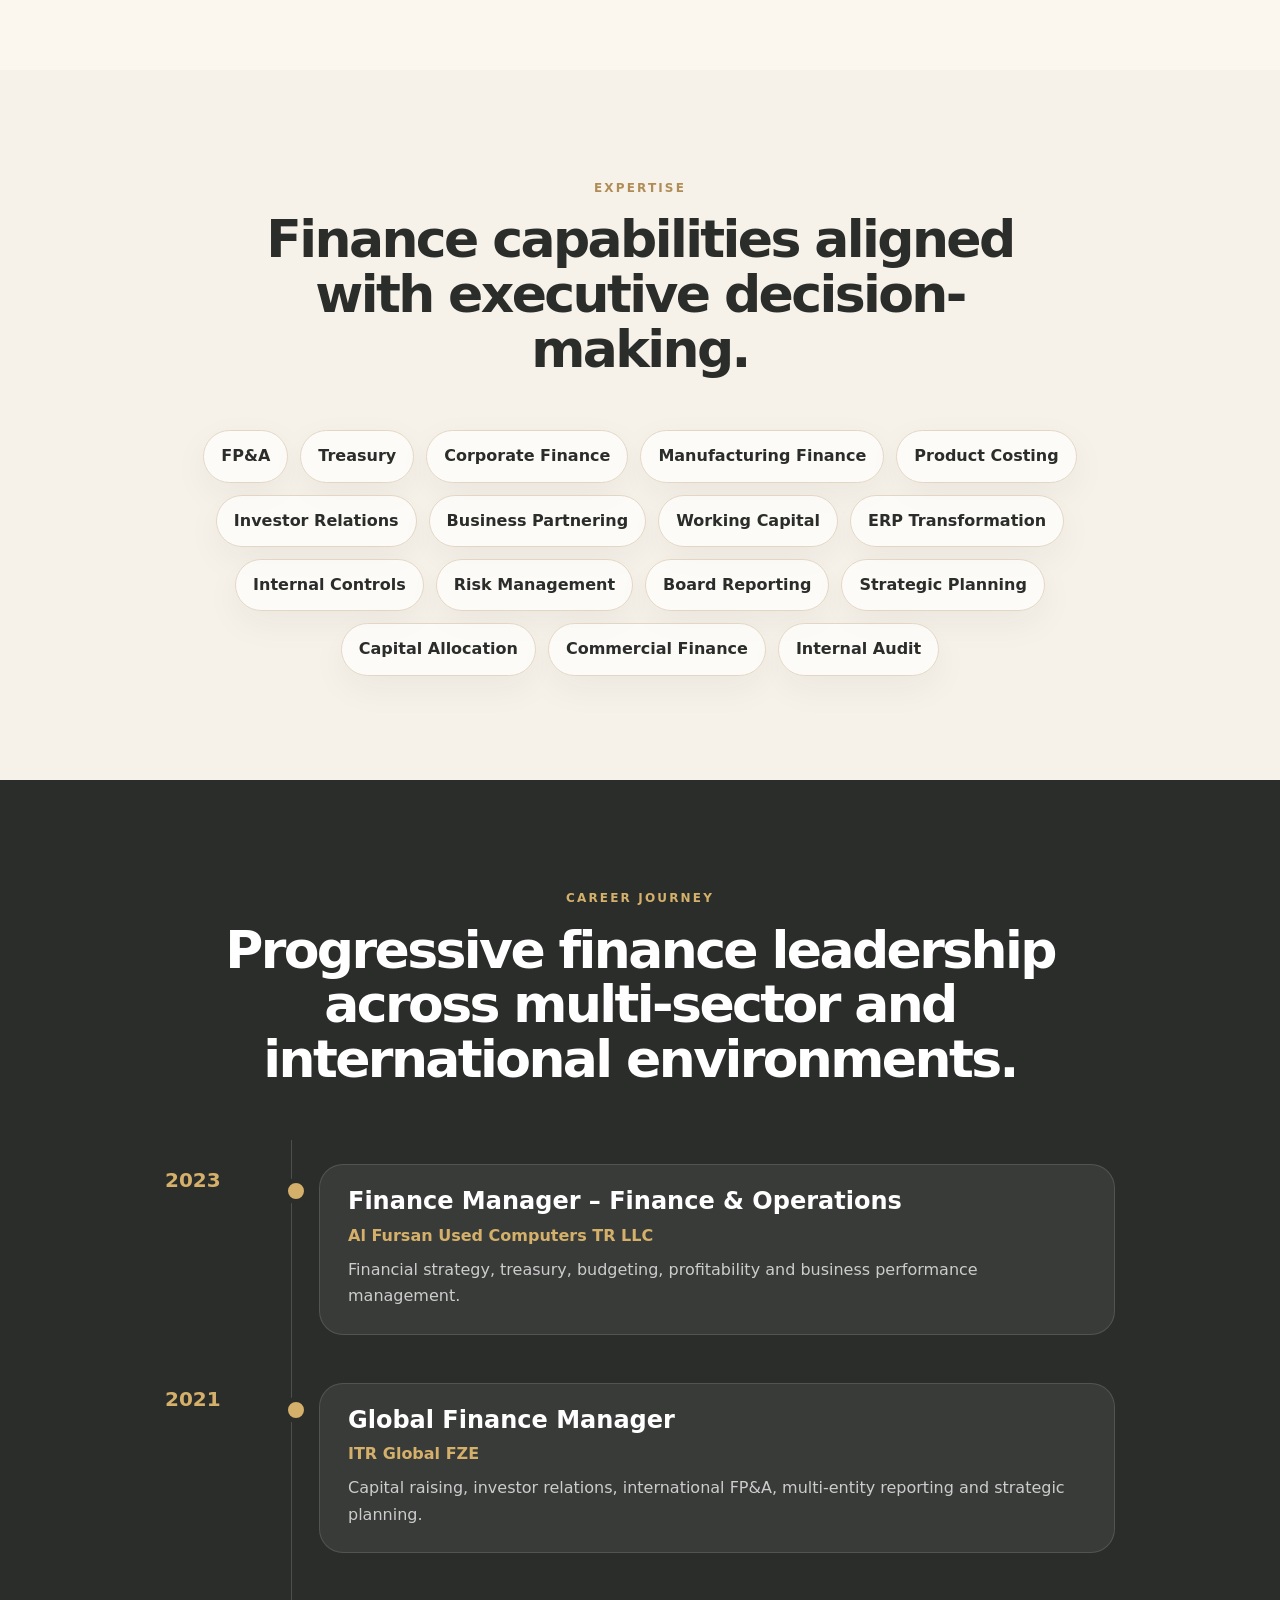
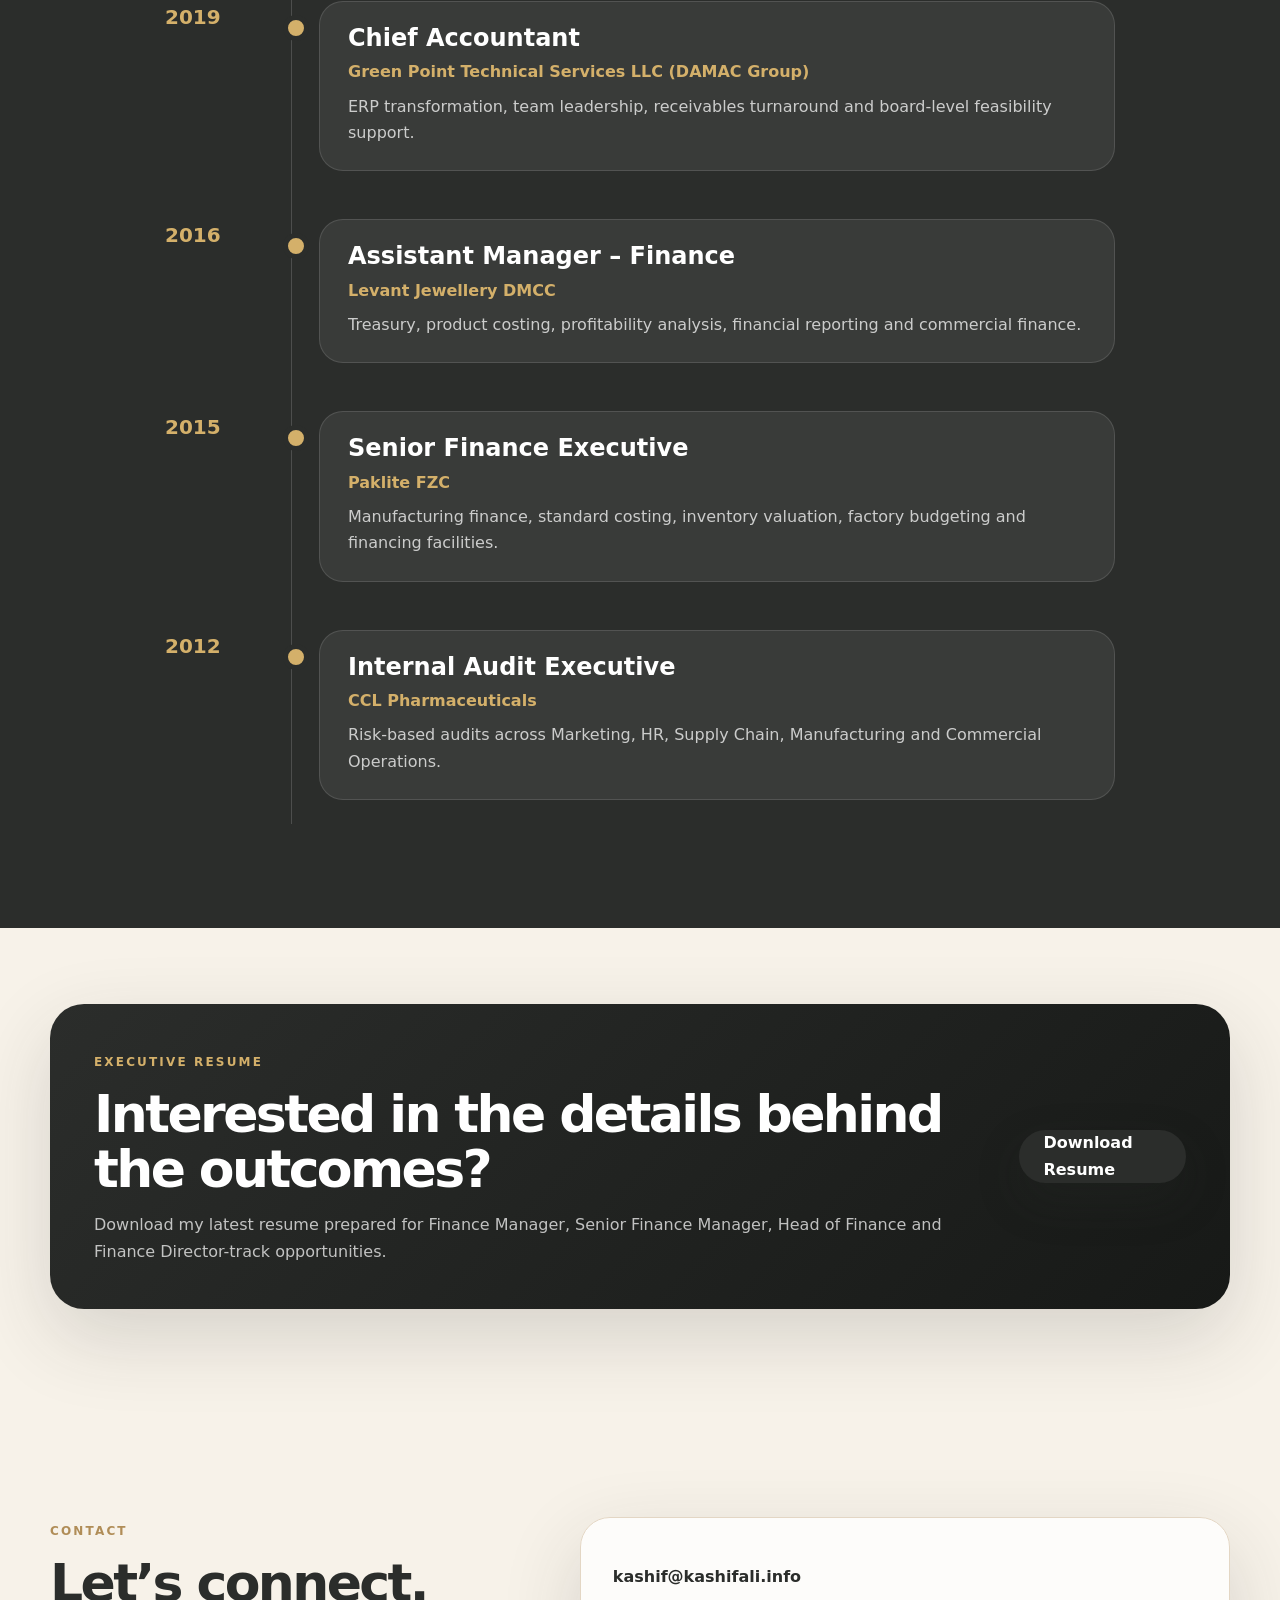
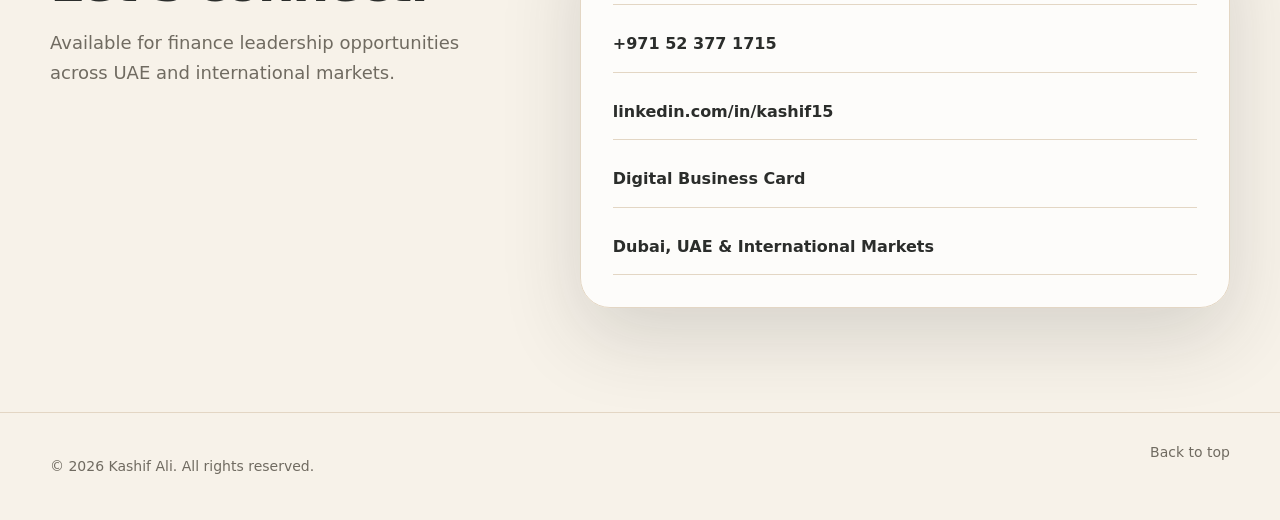
==== commit 67213818: "Add files via upload" ====
--- a/index.html
+++ b/index.html
@@ -16,6 +16,8 @@
   <meta property="og:type" content="website" />
   <meta property="og:url" content="https://kashifali.info/" />
   <meta property="og:image" content="https://kashifali.info/assets/og-image.jpg" />
+  <meta property="og:image:width" content="1200" />
+  <meta property="og:image:height" content="630" />
   <meta property="og:image:alt" content="Finance should do more than explain business performance. It should improve it." />
   <meta property="og:site_name" content="Kashif Ali" />
 
@@ -45,7 +47,7 @@
     "url": "https://kashifali.info/",
     "image": "https://kashifali.info/assets/profile.jpg",
     "email": "mailto:kashif@kashifali.info",
-    "telephone": "+971523771715",
+    "telephone": "+971 52 377 1715",
     "jobTitle": "Business Transformation Partner",
     "description": "Finance should do more than explain business performance. It should improve it.",
     "knowsAbout": ["FP&A", "Treasury Management", "Corporate Finance", "Manufacturing Finance", "Working Capital Optimization", "Investor Relations", "ERP Transformation", "Internal Audit", "Business Partnering"],
@@ -94,10 +96,6 @@
         <aside class="hero-portrait reveal" aria-label="Kashif Ali">
           <div class="portrait-frame"></div>
           <img src="assets/profile.jpg" alt="Kashif Ali professional profile photo" />
-          <div class="portrait-caption">
-            <strong>I do not just explain performance.</strong>
-            <span>I help improve it.</span>
-          </div>
         </aside>
       </div>
     </section>
@@ -213,7 +211,7 @@
         <div class="section-title reveal"><span>Contact</span><h2>Let’s connect.</h2><p>Available for finance leadership opportunities across UAE and international markets.</p></div>
         <div class="contact-panel reveal">
           <a href="mailto:kashif@kashifali.info">kashif@kashifali.info</a>
-          <a href="tel:+971523771715">+971 52 377 1715</a>
+          <a href="tel:+971 52 377 1715">+971 52 377 1715</a>
           <a href="https://www.linkedin.com/in/kashif15/" target="_blank" rel="noopener">linkedin.com/in/kashif15</a>
           <a href="card.html">Digital Business Card</a>
           <span>Dubai, UAE & International Markets</span>
--- a/styles.css
+++ b/styles.css
@@ -19,3 +19,11 @@
   .hero-highlight{font-size:44px}
   .tagline{font-size:23px}
 }
+
+/* Clean portrait update */
+.portrait-caption{display:none!important}
+.hero-portrait img{object-position:center top}
+.hero-editorial{gap:72px}
+@media(max-width:1080px){
+  .hero-editorial{gap:48px}
+}
